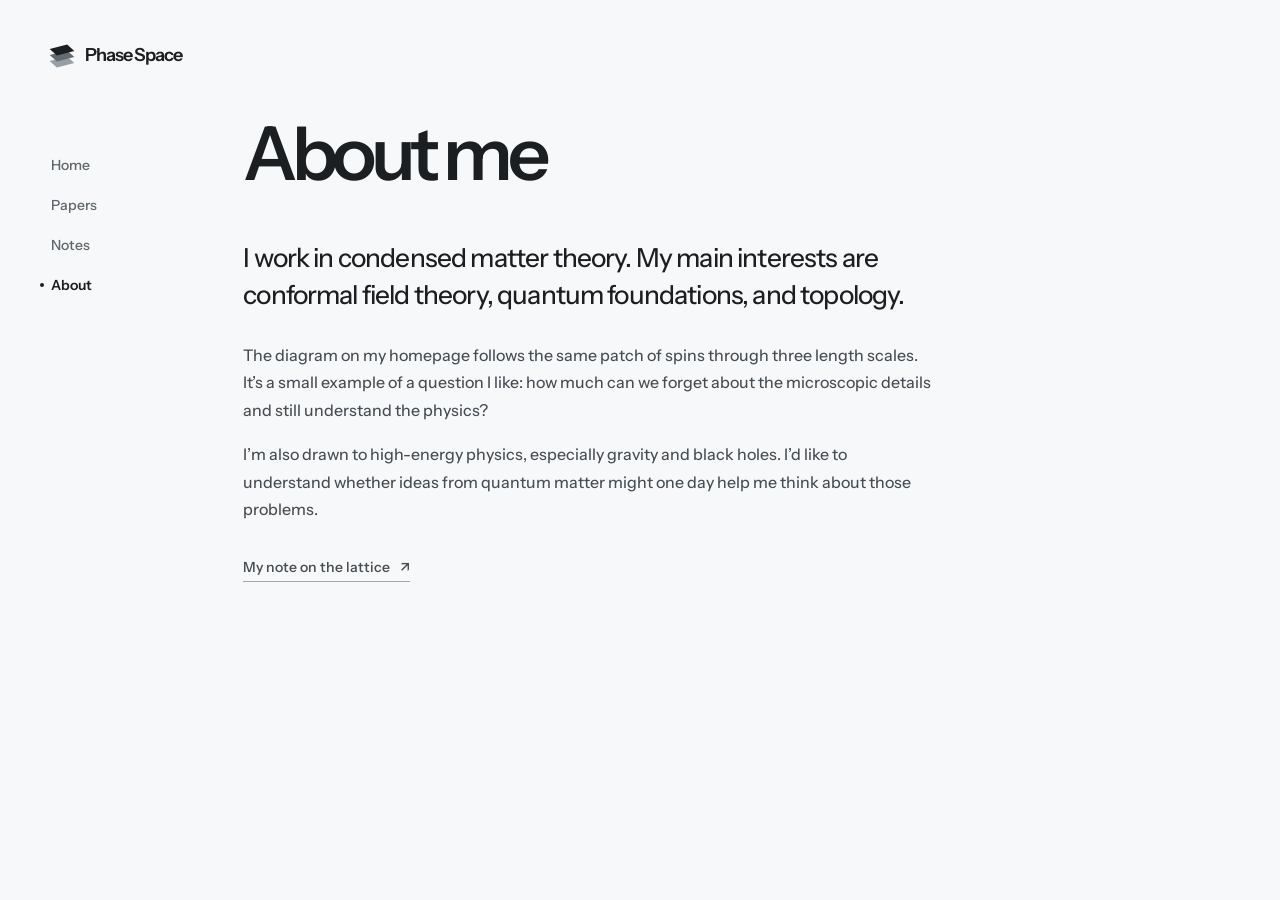
==== about/index.html @ df2d3bee "Publish the theoretical physics homepage in place of the Academic Pages template" ====
<!doctype html>
<html lang="en">
<head>
  <meta charset="utf-8">
  <meta name="viewport" content="width=device-width, initial-scale=1">
  <meta name="theme-color" content="#f7f8f9">
  <meta name="description" content="My research interests and the questions that draw me towards gravity.">
  <title>About — Phase Space</title>
  <link rel="icon" href="../assets/icon.png">
  <link rel="stylesheet" href="../style.css">
  <script defer src="../content.js"></script>
  <script defer src="../page.js"></script>
</head>
<body>
<a class="skip" href="#main">Skip to content</a>
<div class="shell">
  <header class="rail">
    <a class="identity" href="../index.html"><span class="seal" aria-hidden="true"><i></i><i></i><i></i></span><span data-author>Phase Space</span></a>
    <nav aria-label="Main navigation"><a href="../index.html">Home</a><a href="../papers/index.html">Papers</a><a href="../notes/index.html">Notes</a><a href="../about/index.html" aria-current="page">About</a></nav>
  </header>
  <main id="main" class="interior">

    <div class="reading-width">
      <h1 id="profile-name">About me</h1>
      <div class="letter">
        <p class="lead" id="profile-bio">I work in condensed matter theory. My main interests are conformal field theory, quantum foundations, and topology.</p>
        <p>The diagram on my homepage follows the same patch of spins through three length scales. It’s a small example of a question I like: how much can we forget about the microscopic details and still understand the physics?</p>
        <p>I’m also drawn to high-energy physics, especially gravity and black holes. I’d like to understand whether ideas from quantum matter might one day help me think about those problems.</p>
        <a id="contact" hidden></a>
        <p class="closing"><a class="text-link" href="../notes/index.html#scales">My note on the lattice <span aria-hidden="true">↗</span></a></p>
      </div>
    </div>
  </main>
</div>
</body>
</html>
---- style.css ----
@font-face {
  font-family: "Instrument Sans";
  src: url("assets/instrument-sans.ttf") format("truetype");
  font-style: normal;
  font-weight: 400 700;
  font-display: swap;
}
:root {
  --paper: #f7f8f9;
  --ink: #1c1f22;
  --body: #464d53;
  --muted: #60686e;
  --rule: #cdd1d4;
  --sans: "Instrument Sans", Inter, Arial, sans-serif;
  --mono: "IBM Plex Mono", ui-monospace, Menlo, monospace;
  color-scheme: light;
}
* { box-sizing: border-box }
html { scroll-behavior: smooth; scroll-padding-top: 35px }
body { margin: 0; background: var(--paper); color: var(--ink); font: 465 16px/1.55 var(--sans); -webkit-font-smoothing: antialiased }
h1, h2, h3, p, figure { margin: 0 }
a { color: inherit; text-decoration: none }
a:hover { text-decoration: underline; text-underline-offset: .25em }
button { font: inherit; color: inherit; cursor: pointer }
:focus-visible { outline: 2px solid #475864; outline-offset: 5px }
.skip { position: fixed; top: -80px; left: 16px; padding: 10px 16px; background: var(--ink); color: white; z-index: 5 }
.skip:focus { top: 12px }
.sr { position: absolute; width: 1px; height: 1px; overflow: hidden; clip-path: inset(50%); white-space: nowrap }
.shell { width: min(92%, 1570px); margin: auto; display: grid; grid-template-columns: clamp(125px, 10.6vw, 180px) minmax(0, 1fr); column-gap: clamp(28px, 4.4vw, 80px); align-items: start }
.rail { position: sticky; top: 0; padding-top: 42px }
.identity { display: inline-flex; align-items: center; gap: 10px; font-size: 18px; font-weight: 620; letter-spacing: -.055em; line-height: 1.04 }
.identity:hover { text-decoration: none }
.seal { flex: 0 0 24px; width: 24px; height: 27px; position: relative }
.seal i { position: absolute; left: 2px; width: 18px; height: 8px; background: #979fa6; transform: rotate(-14deg) skewX(34deg) }
.seal i:nth-child(1) { top: 16px }.seal i:nth-child(2) { top: 10px; background: #646c72 }.seal i:nth-child(3) { top: 4px; background: var(--ink) }
nav { margin-top: 77px; display: flex; flex-direction: column; align-items: flex-start; gap: 15px }
nav a { font-weight: 520; color: var(--muted); font-size: 14px; position: relative; line-height: 1.5; padding: 2px 0 }
nav a[aria-current] { color: var(--ink); font-weight: 600 }
nav a[aria-current]::before { content: ""; position: absolute; left: -11px; top: 50%; width: 4px; height: 4px; border-radius: 50%; background: currentColor; transform: translateY(-50%) }
.home { min-width: 0; padding-top: clamp(84px, 8.8vw, 158px); padding-bottom: 62px }
.opening { display: grid; grid-template-columns: .85fr 1.15fr; align-items: center; gap: clamp(8px, 1.4vw, 30px) }
.intro-block { align-self: start; padding-top: 10px; position: relative }
h1 { font-weight: 580; letter-spacing: -.072em; line-height: .98 }
.intro-block h1 { font-size: clamp(62px, 6.85vw, 112px); line-height: .91; letter-spacing: -.075em }
.preamble { display: block; font-size: clamp(18px, 1.55vw, 25px); line-height: 1.2; font-weight: 505; letter-spacing: -.025em; margin-bottom: 15px }
#intro { font-size: clamp(15px, 1.19vw, 19px); line-height: 1.58; color: var(--body); max-width: 28em; margin: 25px 0 20px }
.text-link { display: inline-flex; align-items: baseline; gap: 10px; font-size: 14px; font-weight: 530; border-bottom: 1px solid #a2a9ae; padding-bottom: 2px }
.text-link:hover { text-decoration: none; border-color: var(--ink) }
.text-link span, figcaption a span { display: inline-block; transition: transform .16s ease }
.text-link:hover span, figcaption a:hover span { transform: translate(2px,-2px) }
.experiment { min-width: 0 }
.plot { width: 100%; aspect-ratio: 720 / 470; position: relative }
.plot canvas,.plot img { position: absolute; inset: 0; width: 100%; height: 100% }
.plot img[hidden] { display: none }
.plot canvas { cursor: crosshair; touch-action: pan-y }
figcaption { margin: 6px 4% 0 7.5%; display: flex; align-items: baseline; justify-content: space-between; gap: 16px; border-top: 1px solid var(--rule); padding-top: 11px }
figcaption a { display: inline-block; font-size: 14px; font-weight: 530; letter-spacing: -.02em }
figcaption a span { font-size: 12px; margin-left: 4px }
figcaption p, .measurement span { color: var(--muted); font-size: 12px; line-height: 1.4 }
figcaption p { margin-top: 3px }
.measurement { display: grid; justify-items: end; gap: 2px }
.measurement span { font-size: 11px }
.measurement output { font: 12px/1.4 var(--mono); white-space: nowrap }
.home-letter { max-width: 820px; margin-top: clamp(68px, 7vw, 125px); padding-top: 22px; border-top: 1px solid var(--rule); display: grid; grid-template-columns: minmax(125px, .65fr) 2fr; gap: 24px }
.home-letter h2 { font-size: 15px; font-weight: 530; letter-spacing: -.025em; padding-top: 3px }
.home-letter p { max-width: 34em; font-size: clamp(16px,1.35vw,21px); line-height: 1.5; color: var(--body); letter-spacing: -.022em }
.interior { min-width: 0; padding-top: clamp(82px, 9.2vw, 155px); padding-bottom: 85px }
.interior h1 { font-size: clamp(57px, 5.8vw, 91px); margin-bottom: clamp(36px, 3.9vw, 62px) }
.reading-width { max-width: 690px }
.letter p,.entry p { font-size: clamp(16px, 1.24vw, 19px); color: var(--body); line-height: 1.72; margin: 17px 0 }
.letter .lead { color: var(--ink); font-size: clamp(22px, 2.05vw, 32px); line-height: 1.38; letter-spacing: -.032em; margin-bottom: 29px }
.letter .closing { margin-top: 29px }
#contact:not([hidden]) { display: block; text-decoration: underline; text-underline-offset: 3px }
.bibliography { max-width: 865px }
.filters { display: flex; gap: 24px; align-items: baseline; margin-bottom: 6px }
.filters button { background: none; border: 0; border-bottom: 1px solid transparent; padding: 4px 0 5px; line-height: 1.5; font-size: 15px; color: var(--muted) }
.filters button[aria-pressed="true"] { border-color: var(--ink); color: var(--ink); font-weight: 550 }
.paper-row { display: grid; grid-template-columns: 52px minmax(0,1fr) auto; gap: 14px; align-items: baseline; padding: 26px 0; border-bottom: 1px solid var(--rule) }
.year, small { font: 11px/1.4 var(--mono); color: var(--muted) }
.paper-row h3,.entry h2 { font-weight: 570; line-height: 1.3; letter-spacing: -.032em }
.paper-row h3 { font-size: clamp(19px, 1.6vw, 24px) }
.paper-body p { color: var(--muted); font-size: 14px; margin-top: 6px }
.paper-links { display: flex; gap: 14px; align-items: baseline }
.topic { color: var(--muted); font-size: 12px }
.pdf-link,.sources a { font-size: 13px; text-decoration: underline; text-underline-offset: 3px }
.empty { padding: 25px 0; color: var(--muted) }
.entry + .entry { margin-top: 42px; padding-top: 30px; border-top: 1px solid var(--rule) }
.entry h2 { font-size: clamp(24px, 2vw, 33px) }
.entry h3 { font-size: 20px; font-weight: 530; letter-spacing: -.03em; margin-top: 28px }
.entry p { margin: 10px 0 16px }
.entry details { padding: 13px 0; margin: 24px 0 14px; border-block: 1px solid var(--rule) }
.entry details p { font-size: 14px }
.entry summary { cursor: pointer; font-size: 15px; font-weight: 500 }
.sources { display: flex; flex-wrap: wrap; gap: 8px 20px }
.entry .return-link { margin-top: 20px }
@media(min-width:1500px){.opening{gap:45px}.home-letter{max-width:900px}}
@media(max-width:1080px) and (min-width:801px){.shell{grid-template-columns:105px minmax(0,1fr);gap:28px}.identity{font-size:15px;gap:5px}.intro-block h1{font-size:clamp(58px,7.1vw,77px)}.home{padding-top:99px}.home-letter{margin-top:65px}.topic{display:none}}
@media(max-width:800px){
 .shell{width:89%;display:block}.rail{position:static;padding:24px 0 0;display:flex;align-items:center;justify-content:space-between;gap:20px}
 nav{margin:0;flex-direction:row;gap:18px}nav a{font-size:13px}nav a[aria-current]::before{left:50%;top:100%;width:3px;height:3px}
 .home,.interior{padding-top:60px}.opening{grid-template-columns:.8fr 1.2fr;gap:8px}.intro-block h1{font-size:clamp(54px,8.2vw,68px)}
 .home-letter{margin-top:50px}.paper-links{gap:8px}
}
@media(max-width:600px){
 .shell{width:88%}.rail{padding-top:22px;gap:12px}.identity{gap:6px;font-size:16px}.seal{transform:scale(.8);transform-origin:left center;flex-basis:19px}
 nav{gap:12px}nav a{font-size:12px}.home,.interior{padding-top:54px;padding-bottom:43px}
 .opening{display:block}.intro-block{padding:0}.intro-block h1{font-size:clamp(66px,13.4vw,79px)}.preamble{font-size:19px;margin-bottom:13px}#intro{margin:20px 0 15px}
 .experiment{margin-top:32px}.home-letter{display:block;padding-top:17px;margin-top:42px}.home-letter h2{margin-bottom:8px}
 figcaption{margin-inline:0}.interior h1{margin-bottom:33px}.paper-row{grid-template-columns:36px 1fr;gap:7px 9px;padding:20px 0}.paper-links{grid-column:2}.topic{display:inline}
}
@media(max-width:350px){.shell{width:91%}nav{gap:9px}.identity{font-size:15px}}
@media(prefers-reduced-motion:reduce){html{scroll-behavior:auto}.text-link span,figcaption a span{transition:none}}

/* The three leaves open slightly when the name is approached. */
.seal i { transition: translate .28s ease }
.identity:is(:hover,:focus-visible) .seal i:first-child { translate: 1px 3px }
.identity:is(:hover,:focus-visible) .seal i:last-child { translate: -1px -3px }

.boundary-study {
  margin: clamp(44px,5vw,84px) 0 0;
  scroll-margin-top: 20px;
  display: grid;
  grid-template-columns: minmax(0,1.32fr) minmax(0,.8fr);
  gap: clamp(14px,2.3vw,38px);
  align-items: center;
  padding: clamp(18px,3vw,44px);
  background: #171a1c;
  color: #f3f4f5;
}
.disk-stage { position: relative; width: 100%; aspect-ratio: 1 }
.disk-stage img, .disk-stage canvas { position: absolute; inset: 0; width: 100%; height: 100% }
.disk-stage canvas { cursor: crosshair; touch-action: pan-y }
.disk-caption { padding: 14px 0; max-width: 31em }
.disk-context { font: 12px/1.4 var(--mono); letter-spacing: .1em; color: #c7ccd0 }
.disk-caption h2 { font-size: clamp(34px,3.4vw,56px); line-height: 1.04; font-weight: 585; letter-spacing: -.06em; margin: 15px 0 }
.disk-caption > p:not(.disk-context) { max-width: 29em; color: #cbd0d3; font-size: clamp(14px,1.12vw,17px); line-height: 1.58 }
.disk-input { margin: 26px 0 20px }
.disk-input label { display: flex; align-items: baseline; justify-content: space-between; gap: 12px; font-size: 13px; font-weight: 560 }
.disk-input output { font: 12px var(--mono); color: #e8ecee; font-variant-numeric: tabular-nums }
.disk-input input { display: block; margin: 8px 0 4px; width: 100%; height: 20px; cursor: pointer; accent-color: #d5dbde; background: transparent }
.disk-input small { color: #b5bcc1; font: 12px/1.45 var(--sans) }
.disk-details { margin-top: 18px; color: #cbd0d3; font-size: 13px }
.disk-details summary { width: fit-content; cursor: pointer }
.disk-details p { margin: 10px 0 6px; line-height: 1.55 }
.disk-details a { text-decoration: underline; text-underline-offset: 3px }
.boundary-study :focus-visible { outline-color: #dbe1e5 }
@media(max-width:800px) and (min-width:601px) {
  .boundary-study { grid-template-columns: 1.12fr 1fr; padding: 21px; gap: 16px }
}
@media(max-width:600px) {
  .boundary-study { display: flex; flex-direction: column; align-items: stretch; gap: 5px; padding: 16px 20px 23px }
  .disk-stage { max-width: 420px; align-self: center }
  .disk-caption { padding: 0 }
  .disk-caption h2 { margin: 10px 0 12px }
  .disk-input { margin-top: 20px }
}
@media(prefers-reduced-motion:reduce) {
 .seal i { transition: none }
 .identity:is(:hover,:focus-visible) .seal i { translate: none }
}

/* A quiet optical echo around the full stop. */
.full-stop { position: relative }
.full-stop::after {
  content: ""; position: absolute; left: 55%; bottom: .09em;
  width: .19em; height: .19em; border: 1px solid currentColor;
  border-radius: 50%; pointer-events: none; opacity: 0;
  transform: translate(-50%,0) scale(.65);
}
@keyframes punctuation-echo {
  15% { opacity: .5 }
  100% { opacity: 0; transform: translate(-50%,0) scale(2.2) }
}
@media(prefers-reduced-motion:no-preference) {
  .intro-block h1:hover .full-stop::after { animation: punctuation-echo 1.1s ease-out 1 }
}
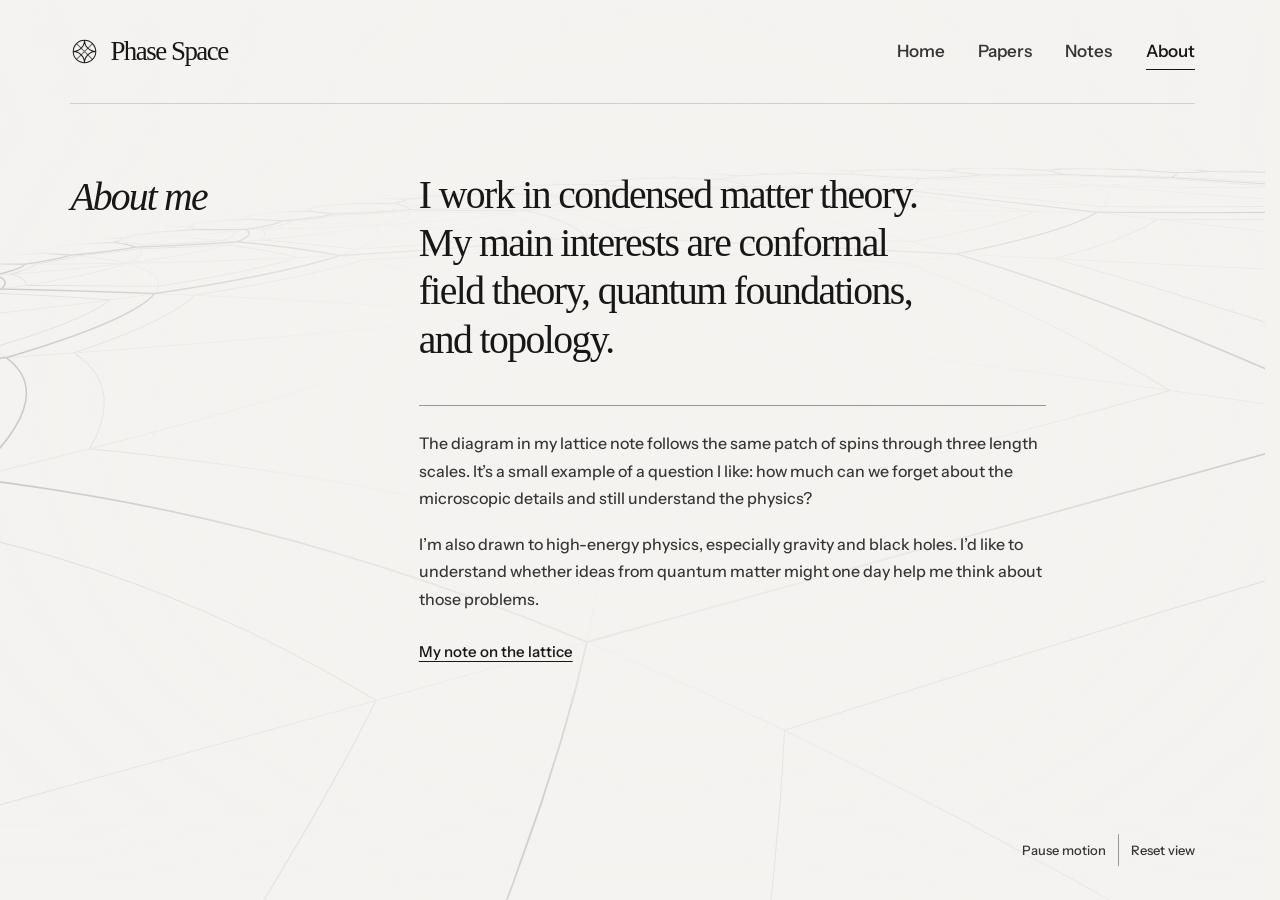
==== commit 0bf4ced3: "Sync the Poincaré disk flight and persistent page navigation" ====
--- a/about/index.html
+++ b/about/index.html
@@ -3,34 +3,65 @@
 <head>
   <meta charset="utf-8">
   <meta name="viewport" content="width=device-width, initial-scale=1">
-  <meta name="theme-color" content="#f7f8f9">
+  <meta name="theme-color" content="#f4f3f0">
   <meta name="description" content="My research interests and the questions that draw me towards gravity.">
   <title>About — Phase Space</title>
-  <link rel="icon" href="../assets/icon.png">
-  <link rel="stylesheet" href="../style.css">
+  <link rel="icon" href="../assets/observatory.svg">
+  <script src="../theme.js?v=2"></script>
+  <link rel="stylesheet" href="../style.css?v=route-3">
+  <script defer src="../flight-motion.js?v=4"></script>
+  <script defer src="../flight.js?v=3"></script>
   <script defer src="../content.js"></script>
-  <script defer src="../page.js"></script>
+  <script defer src="../page.js?v=4"></script>
+  <script defer src="../routes.js?v=1"></script>
+  <script defer src="../navigation.js?v=1"></script>
 </head>
-<body>
+<body data-scene="about">
+<!-- flight plate -->
+<div class="space flight" aria-hidden="true" data-camera='{"fovDeg":56,"pitchDeg":22,"height":0.086,"originX":0.41,"originZ":-0.26,"radius":0.33,"startDeg":26,"period":156}'>
+  <div class="flight-view"><div class="flight-camera"><div class="flight-route">
+    <svg class="flight-sheet" viewBox="-1000 -1000 2000 2000" fill="none" stroke="currentColor" focusable="false">
+<path data-ink="0" opacity="0.220" stroke-width="0.35" d="M0 0L405.6 0M0 0L286.8 286.8M0 0L0 405.6M0 0L-286.8 286.8M0 0L-405.6 0M0 0L-286.8 -286.8M0 0L-0 -405.6M0 0L286.8 -286.8M594.6 246.3A1189.2 1189.2 0 0 1 405.6 -0M594.6 246.3A1189.2 1189.2 0 0 0 286.8 286.8M594.6 246.3A492.6 492.6 0 0 0 467.1 467.1M594.6 246.3A492.6 492.6 0 0 0 639.8 452.4M594.6 246.3A1189.2 1189.2 0 0 0 739.9 370M594.6 246.3A1189.2 1189.2 0 0 1 784.8 261.6M594.6 246.3A492.6 492.6 0 0 1 772.3 132.5M594.6 246.3A492.6 492.6 0 0 1 660.6 0M246.3 594.6A492.6 492.6 0 0 1 467.1 467.1M246.3 594.6A1189.2 1189.2 0 0 1 286.8 286.8M246.3 594.6A1189.2 1189.2 0 0 0 -0 405.6M246.3 594.6A492.6 492.6 0 0 0 0 660.6M246.3 594.6A492.6 492.6 0 0 0 132.5 772.3M246.3 594.6A1189.2 1189.2 0 0 0 261.6 784.8M246.3 594.6A1189.2 1189.2 0 0 1 370 739.9M246.3 594.6A492.6 492.6 0 0 1 452.4 639.8M-246.3 594.6A492.6 492.6 0 0 1 -132.5 772.3M-246.3 594.6A492.6 492.6 0 0 1 -0 660.6M-246.3 594.6A1189.2 1189.2 0 0 1 -0 405.6M-246.3 594.6A1189.2 1189.2 0 0 0 -286.8 286.8M-246.3 594.6A492.6 492.6 0 0 0 -467.1 467.1M-246.3 594.6A492.6 492.6 0 0 0 -452.4 639.8M-246.3 594.6A1189.2 1189.2 0 0 0 -370 739.9M-246.3 594.6A1189.2 1189.2 0 0 1 -261.6 784.8M-594.6 246.3A1189.2 1189.2 0 0 1 -739.9 370M-594.6 246.3A492.6 492.6 0 0 1 -639.8 452.4M-594.6 246.3A492.6 492.6 0 0 1 -467.1 467.1M-594.6 246.3A1189.2 1189.2 0 0 1 -286.8 286.8M-594.6 246.3A1189.2 1189.2 0 0 0 -405.6 -0M-594.6 246.3A492.6 492.6 0 0 0 -660.6 0M-594.6 246.3A492.6 492.6 0 0 0 -772.3 132.5M-594.6 246.3A1189.2 1189.2 0 0 0 -784.8 261.6M-594.6 -246.3A1189.2 1189.2 0 0 0 -739.9 -370M-594.6 -246.3A1189.2 1189.2 0 0 1 -784.8 -261.6M-594.6 -246.3A492.6 492.6 0 0 1 -772.3 -132.5M-594.6 -246.3A492.6 492.6 0 0 1 -660.6 -0M-594.6 -246.3A1189.2 1189.2 0 0 1 -405.6 0M-594.6 -246.3A1189.2 1189.2 0 0 0 -286.8 -286.8M-594.6 -246.3A492.6 492.6 0 0 0 -467.1 -467.1M-594.6 -246.3A492.6 492.6 0 0 0 -639.8 -452.4M-246.3 -594.6A492.6 492.6 0 0 0 -132.5 -772.3M-246.3 -594.6A1189.2 1189.2 0 0 0 -261.6 -784.8M-246.3 -594.6A1189.2 1189.2 0 0 1 -370 -739.9M-246.3 -594.6A492.6 492.6 0 0 1 -452.4 -639.8M-246.3 -594.6A492.6 492.6 0 0 1 -467.1 -467.1M-246.3 -594.6A1189.2 1189.2 0 0 1 -286.8 -286.8M-246.3 -594.6A1189.2 1189.2 0 0 0 -0 -405.6M-246.3 -594.6A492.6 492.6 0 0 0 -0 -660.6M246.3 -594.6A492.6 492.6 0 0 0 467.1 -467.1M246.3 -594.6A492.6 492.6 0 0 0 452.4 -639.8M246.3 -594.6A1189.2 1189.2 0 0 0 370 -739.9M246.3 -594.6A1189.2 1189.2 0 0 1 261.6 -784.8M246.3 -594.6A492.6 492.6 0 0 1 132.5 -772.3M246.3 -594.6A492.6 492.6 0 0 1 0 -660.6M246.3 -594.6A1189.2 1189.2 0 0 1 -0 -405.6M246.3 -594.6A1189.2 1189.2 0 0 0 286.8 -286.8M594.6 -246.3A1189.2 1189.2 0 0 0 405.6 -0M594.6 -246.3A492.6 492.6 0 0 0 660.6 -0M594.6 -246.3A492.6 492.6 0 0 0 772.3 -132.5M594.6 -246.3A1189.2 1189.2 0 0 0 784.8 -261.6M594.6 -246.3A1189.2 1189.2 0 0 1 739.9 -370M594.6 -246.3A492.6 492.6 0 0 1 639.8 -452.4M594.6 -246.3A492.6 492.6 0 0 1 467.1 -467.1M594.6 -246.3A1189.2 1189.2 0 0 1 286.8 -286.8M594.6 594.6A174.2 174.2 0 0 0 545 695.5M594.6 594.6A246.3 246.3 0 0 0 452.4 639.8M594.6 594.6L467.1 467.1M594.6 594.6A246.3 246.3 0 0 1 639.8 452.4M594.6 594.6A174.2 174.2 0 0 1 695.5 545M594.6 594.6A246.3 246.3 0 0 1 686.8 612.5M594.6 594.6L657.2 657.2M594.6 594.6A246.3 246.3 0 0 0 612.5 686.8M758.8 478.5A128.7 128.7 0 0 0 695.5 545M758.8 478.5A492.6 492.6 0 0 0 639.8 452.4M758.8 478.5A204 204 0 0 1 739.9 370M840.9 348.3A246.3 246.3 0 0 0 739.9 370M840.9 348.3A246.3 246.3 0 0 1 784.8 261.6M874.9 198.2A204 204 0 0 0 784.8 261.6M874.9 198.2A492.6 492.6 0 0 1 772.3 132.5M874.9 198.2A128.7 128.7 0 0 1 877.2 106.4M840.9 -0A246.3 246.3 0 0 1 772.3 -132.5M840.9 -0A174.2 174.2 0 0 1 877.2 -106.4M840.9 -0A246.3 246.3 0 0 1 918.8 -52.5M840.9 -0L929.5 -0M840.9 -0A246.3 246.3 0 0 0 918.8 52.5M840.9 -0A174.2 174.2 0 0 0 877.2 106.4M840.9 -0A246.3 246.3 0 0 0 772.3 132.5M840.9 -0L660.6 0M0 840.9A246.3 246.3 0 0 0 -52.5 918.8M0 840.9A174.2 174.2 0 0 0 -106.4 877.2M0 840.9A246.3 246.3 0 0 0 -132.5 772.3M0 840.9L0 660.6M0 840.9A246.3 246.3 0 0 1 132.5 772.3M0 840.9A174.2 174.2 0 0 1 106.4 877.2M0 840.9A246.3 246.3 0 0 1 52.5 918.8M0 840.9L0 929.5M198.2 874.9A128.7 128.7 0 0 0 106.4 877.2M198.2 874.9A492.6 492.6 0 0 0 132.5 772.3M198.2 874.9A204 204 0 0 1 261.6 784.8M348.3 840.9A246.3 246.3 0 0 0 261.6 784.8M348.3 840.9A246.3 246.3 0 0 1 370 739.9M478.5 758.8A128.7 128.7 0 0 1 545 695.5M478.5 758.8A204 204 0 0 0 370 739.9M478.5 758.8A492.6 492.6 0 0 1 452.4 639.8M-594.6 594.6L-657.2 657.2M-594.6 594.6A246.3 246.3 0 0 0 -686.8 612.5M-594.6 594.6A174.2 174.2 0 0 0 -695.5 545M-594.6 594.6A246.3 246.3 0 0 0 -639.8 452.4M-594.6 594.6L-467.1 467.1M-594.6 594.6A246.3 246.3 0 0 1 -452.4 639.8M-594.6 594.6A174.2 174.2 0 0 1 -545 695.5M-594.6 594.6A246.3 246.3 0 0 1 -612.5 686.8M-478.5 758.8A128.7 128.7 0 0 0 -545 695.5M-478.5 758.8A492.6 492.6 0 0 0 -452.4 639.8M-478.5 758.8A204 204 0 0 1 -370 739.9M-348.3 840.9A246.3 246.3 0 0 0 -370 739.9M-348.3 840.9A246.3 246.3 0 0 1 -261.6 784.8M-198.2 874.9A492.6 492.6 0 0 1 -132.5 772.3M-198.2 874.9A128.7 128.7 0 0 1 -106.4 877.2M-198.2 874.9A204 204 0 0 0 -261.6 784.8M-758.8 478.5A204 204 0 0 0 -739.9 370M-758.8 478.5A492.6 492.6 0 0 1 -639.8 452.4M-758.8 478.5A128.7 128.7 0 0 1 -695.5 545M-840.9 0A246.3 246.3 0 0 1 -918.8 52.5M-840.9 0L-929.5 -0M-840.9 0A246.3 246.3 0 0 0 -918.8 -52.5M-840.9 0A174.2 174.2 0 0 0 -877.2 -106.4M-840.9 0A246.3 246.3 0 0 0 -772.3 -132.5M-840.9 0L-660.6 0M-840.9 0A246.3 246.3 0 0 1 -772.3 132.5M-840.9 0A174.2 174.2 0 0 1 -877.2 106.4M-874.9 198.2A128.7 128.7 0 0 0 -877.2 106.4M-874.9 198.2A492.6 492.6 0 0 0 -772.3 132.5M-874.9 198.2A204 204 0 0 1 -784.8 261.6M-840.9 348.3A246.3 246.3 0 0 1 -739.9 370M-840.9 348.3A246.3 246.3 0 0 0 -784.8 261.6M-840.9 -348.3A246.3 246.3 0 0 0 -739.9 -370M-840.9 -348.3A246.3 246.3 0 0 1 -784.8 -261.6M-874.9 -198.2A204 204 0 0 0 -784.8 -261.6M-874.9 -198.2A492.6 492.6 0 0 1 -772.3 -132.5M-874.9 -198.2A128.7 128.7 0 0 1 -877.2 -106.4M-594.6 -594.6A174.2 174.2 0 0 1 -695.5 -545M-594.6 -594.6A246.3 246.3 0 0 1 -686.8 -612.5M-594.6 -594.6L-657.2 -657.2M-594.6 -594.6A246.3 246.3 0 0 0 -612.5 -686.8M-594.6 -594.6A174.2 174.2 0 0 0 -545 -695.5M-594.6 -594.6A246.3 246.3 0 0 0 -452.4 -639.8M-594.6 -594.6L-467.1 -467.1M-594.6 -594.6A246.3 246.3 0 0 1 -639.8 -452.4M-758.8 -478.5A204 204 0 0 1 -739.9 -370M-758.8 -478.5A128.7 128.7 0 0 0 -695.5 -545M-758.8 -478.5A492.6 492.6 0 0 0 -639.8 -452.4M-198.2 -874.9A492.6 492.6 0 0 0 -132.5 -772.3M-198.2 -874.9A204 204 0 0 1 -261.6 -784.8M-198.2 -874.9A128.7 128.7 0 0 0 -106.4 -877.2M-348.3 -840.9A246.3 246.3 0 0 0 -261.6 -784.8M-348.3 -840.9A246.3 246.3 0 0 1 -370 -739.9M-478.5 -758.8A204 204 0 0 0 -370 -739.9M-478.5 -758.8A492.6 492.6 0 0 1 -452.4 -639.8M-478.5 -758.8A128.7 128.7 0 0 1 -545 -695.5M-0 -840.9A246.3 246.3 0 0 1 -132.5 -772.3M-0 -840.9A174.2 174.2 0 0 1 -106.4 -877.2M-0 -840.9A246.3 246.3 0 0 1 -52.5 -918.8M-0 -840.9L-0 -929.5M-0 -840.9A246.3 246.3 0 0 0 52.5 -918.8M-0 -840.9A174.2 174.2 0 0 0 106.4 -877.2M-0 -840.9A246.3 246.3 0 0 0 132.5 -772.3M-0 -840.9L-0 -660.6M594.6 -594.6L467.1 -467.1M594.6 -594.6A246.3 246.3 0 0 1 452.4 -639.8M594.6 -594.6A174.2 174.2 0 0 1 545 -695.5M594.6 -594.6A246.3 246.3 0 0 1 612.5 -686.8M594.6 -594.6L657.2 -657.2M594.6 -594.6A246.3 246.3 0 0 0 686.8 -612.5M594.6 -594.6A174.2 174.2 0 0 0 695.5 -545M594.6 -594.6A246.3 246.3 0 0 0 639.8 -452.4M478.5 -758.8A128.7 128.7 0 0 0 545 -695.5M478.5 -758.8A492.6 492.6 0 0 0 452.4 -639.8M478.5 -758.8A204 204 0 0 1 370 -739.9M348.3 -840.9A246.3 246.3 0 0 0 370 -739.9M348.3 -840.9A246.3 246.3 0 0 1 261.6 -784.8M198.2 -874.9A204 204 0 0 0 261.6 -784.8M198.2 -874.9A492.6 492.6 0 0 1 132.5 -772.3M198.2 -874.9A128.7 128.7 0 0 1 106.4 -877.2M874.9 -198.2A128.7 128.7 0 0 0 877.2 -106.4M874.9 -198.2A492.6 492.6 0 0 0 772.3 -132.5M874.9 -198.2A204 204 0 0 1 784.8 -261.6M840.9 -348.3A246.3 246.3 0 0 0 784.8 -261.6M840.9 -348.3A246.3 246.3 0 0 1 739.9 -370M758.8 -478.5A204 204 0 0 0 739.9 -370M758.8 -478.5A492.6 492.6 0 0 1 639.8 -452.4M758.8 -478.5A128.7 128.7 0 0 1 695.5 -545"/>
+<path data-ink="0" opacity="0.209" stroke-width="0.35" d="M758.8 478.5A111.6 111.6 0 0 0 757.2 548.1M758.8 478.5A111.6 111.6 0 0 1 811.1 417.5M758.8 478.5A128.7 128.7 0 0 1 821.8 466.2M840.9 348.3A102 102 0 0 0 811.1 417.5M840.9 348.3A102 102 0 0 1 868.7 278.3M874.9 198.2A111.6 111.6 0 0 1 923 147.9M874.9 198.2A128.7 128.7 0 0 0 910.7 251.5M874.9 198.2A111.6 111.6 0 0 0 868.7 278.3M198.2 874.9A111.6 111.6 0 0 0 147.9 923M198.2 874.9A111.6 111.6 0 0 1 278.3 868.7M198.2 874.9A128.7 128.7 0 0 1 251.5 910.7M348.3 840.9A102 102 0 0 0 278.3 868.7M348.3 840.9A102 102 0 0 1 417.5 811.1M478.5 758.8A111.6 111.6 0 0 1 548.1 757.2M478.5 758.8A128.7 128.7 0 0 0 466.2 821.8M478.5 758.8A111.6 111.6 0 0 0 417.5 811.1M-478.5 758.8A128.7 128.7 0 0 1 -466.2 821.8M-478.5 758.8A111.6 111.6 0 0 0 -548.1 757.2M-478.5 758.8A111.6 111.6 0 0 1 -417.5 811.1M-348.3 840.9A102 102 0 0 1 -278.3 868.7M-348.3 840.9A102 102 0 0 0 -417.5 811.1M-198.2 874.9A111.6 111.6 0 0 1 -147.9 923M-198.2 874.9A128.7 128.7 0 0 0 -251.5 910.7M-198.2 874.9A111.6 111.6 0 0 0 -278.3 868.7M-758.8 478.5A111.6 111.6 0 0 1 -757.2 548.1M-758.8 478.5A128.7 128.7 0 0 0 -821.8 466.2M-758.8 478.5A111.6 111.6 0 0 0 -811.1 417.5M-874.9 198.2A111.6 111.6 0 0 1 -868.7 278.3M-874.9 198.2A128.7 128.7 0 0 1 -910.7 251.5M-874.9 198.2A111.6 111.6 0 0 0 -923 147.9M-840.9 348.3A102 102 0 0 1 -811.1 417.5M-840.9 348.3A102 102 0 0 0 -868.7 278.3M-840.9 -348.3A102 102 0 0 1 -868.7 -278.3M-840.9 -348.3A102 102 0 0 0 -811.1 -417.5M-874.9 -198.2A111.6 111.6 0 0 0 -868.7 -278.3M-874.9 -198.2A111.6 111.6 0 0 1 -923 -147.9M-874.9 -198.2A128.7 128.7 0 0 0 -910.7 -251.5M-758.8 -478.5A111.6 111.6 0 0 1 -811.1 -417.5M-758.8 -478.5A128.7 128.7 0 0 1 -821.8 -466.2M-758.8 -478.5A111.6 111.6 0 0 0 -757.2 -548.1M-198.2 -874.9A111.6 111.6 0 0 1 -278.3 -868.7M-198.2 -874.9A128.7 128.7 0 0 1 -251.5 -910.7M-198.2 -874.9A111.6 111.6 0 0 0 -147.9 -923M-348.3 -840.9A102 102 0 0 0 -278.3 -868.7M-348.3 -840.9A102 102 0 0 1 -417.5 -811.1M-478.5 -758.8A128.7 128.7 0 0 0 -466.2 -821.8M-478.5 -758.8A111.6 111.6 0 0 0 -417.5 -811.1M-478.5 -758.8A111.6 111.6 0 0 1 -548.1 -757.2M478.5 -758.8A111.6 111.6 0 0 1 417.5 -811.1M478.5 -758.8A128.7 128.7 0 0 1 466.2 -821.8M478.5 -758.8A111.6 111.6 0 0 0 548.1 -757.2M348.3 -840.9A102 102 0 0 0 417.5 -811.1M348.3 -840.9A102 102 0 0 1 278.3 -868.7M198.2 -874.9A128.7 128.7 0 0 0 251.5 -910.7M198.2 -874.9A111.6 111.6 0 0 0 278.3 -868.7M198.2 -874.9A111.6 111.6 0 0 1 147.9 -923M874.9 -198.2A111.6 111.6 0 0 0 923 -147.9M874.9 -198.2A111.6 111.6 0 0 1 868.7 -278.3M874.9 -198.2A128.7 128.7 0 0 1 910.7 -251.5M840.9 -348.3A102 102 0 0 0 868.7 -278.3M840.9 -348.3A102 102 0 0 1 811.1 -417.5M758.8 -478.5A128.7 128.7 0 0 0 821.8 -466.2M758.8 -478.5A111.6 111.6 0 0 0 811.1 -417.5M758.8 -478.5A111.6 111.6 0 0 1 757.2 -548.1M738.9 594.6A492.6 492.6 0 0 1 695.5 545M594.6 738.9A492.6 492.6 0 0 0 545 695.5M942.9 102A492.6 492.6 0 0 0 877.2 106.4M942.9 -102A492.6 492.6 0 0 1 877.2 -106.4M-102 942.9A492.6 492.6 0 0 0 -106.4 877.2M102 942.9A492.6 492.6 0 0 1 106.4 877.2M-738.9 594.6A492.6 492.6 0 0 0 -695.5 545M-594.6 738.9A492.6 492.6 0 0 1 -545 695.5M-942.9 -102A492.6 492.6 0 0 0 -877.2 -106.4M-942.9 102A492.6 492.6 0 0 1 -877.2 106.4M-738.9 -594.6A492.6 492.6 0 0 1 -695.5 -545M-594.6 -738.9A492.6 492.6 0 0 0 -545 -695.5M-102 -942.9A492.6 492.6 0 0 1 -106.4 -877.2M102 -942.9A492.6 492.6 0 0 0 106.4 -877.2M594.6 -738.9A492.6 492.6 0 0 1 545 -695.5M738.9 -594.6A492.6 492.6 0 0 0 695.5 -545"/>
+<path data-ink="0" opacity="0.185" stroke-width="0.35" d="M758.8 478.5A204 204 0 0 0 792.3 528.2M758.8 478.5A492.6 492.6 0 0 1 812.6 501.2M840.9 348.3A246.3 246.3 0 0 1 892.2 353.7M840.9 348.3A246.3 246.3 0 0 0 881 380.8M840.9 348.3A102 102 0 0 0 857.6 404.3M840.9 348.3A102 102 0 0 1 892.3 320.6M874.9 198.2A204 204 0 0 1 933.7 186.7M874.9 198.2A492.6 492.6 0 0 0 929 220.2M198.2 874.9A492.6 492.6 0 0 1 220.2 929M198.2 874.9A204 204 0 0 0 186.7 933.7M348.3 840.9A102 102 0 0 1 404.3 857.6M348.3 840.9A246.3 246.3 0 0 1 380.8 881M348.3 840.9A246.3 246.3 0 0 0 353.7 892.2M348.3 840.9A102 102 0 0 0 320.6 892.3M478.5 758.8A204 204 0 0 1 528.2 792.3M478.5 758.8A492.6 492.6 0 0 0 501.2 812.6M-478.5 758.8A492.6 492.6 0 0 1 -501.2 812.6M-478.5 758.8A204 204 0 0 0 -528.2 792.3M-348.3 840.9A102 102 0 0 1 -320.6 892.3M-348.3 840.9A246.3 246.3 0 0 1 -353.7 892.2M-348.3 840.9A246.3 246.3 0 0 0 -380.8 881M-348.3 840.9A102 102 0 0 0 -404.3 857.6M-198.2 874.9A204 204 0 0 1 -186.7 933.7M-198.2 874.9A492.6 492.6 0 0 0 -220.2 929M-758.8 478.5A204 204 0 0 1 -792.3 528.2M-758.8 478.5A492.6 492.6 0 0 0 -812.6 501.2M-874.9 198.2A492.6 492.6 0 0 1 -929 220.2M-874.9 198.2A204 204 0 0 0 -933.7 186.7M-840.9 348.3A102 102 0 0 1 -857.6 404.3M-840.9 348.3A246.3 246.3 0 0 1 -881 380.8M-840.9 348.3A246.3 246.3 0 0 0 -892.2 353.7M-840.9 348.3A102 102 0 0 0 -892.3 320.6M-840.9 -348.3A102 102 0 0 1 -892.3 -320.6M-840.9 -348.3A246.3 246.3 0 0 1 -892.2 -353.7M-840.9 -348.3A246.3 246.3 0 0 0 -881 -380.8M-840.9 -348.3A102 102 0 0 0 -857.6 -404.3M-874.9 -198.2A204 204 0 0 1 -933.7 -186.7M-874.9 -198.2A492.6 492.6 0 0 0 -929 -220.2M-758.8 -478.5A492.6 492.6 0 0 1 -812.6 -501.2M-758.8 -478.5A204 204 0 0 0 -792.3 -528.2M-198.2 -874.9A492.6 492.6 0 0 1 -220.2 -929M-198.2 -874.9A204 204 0 0 0 -186.7 -933.7M-348.3 -840.9A102 102 0 0 1 -404.3 -857.6M-348.3 -840.9A246.3 246.3 0 0 1 -380.8 -881M-348.3 -840.9A246.3 246.3 0 0 0 -353.7 -892.2M-348.3 -840.9A102 102 0 0 0 -320.6 -892.3M-478.5 -758.8A204 204 0 0 1 -528.2 -792.3M-478.5 -758.8A492.6 492.6 0 0 0 -501.2 -812.6M478.5 -758.8A492.6 492.6 0 0 1 501.2 -812.6M478.5 -758.8A204 204 0 0 0 528.2 -792.3M348.3 -840.9A102 102 0 0 0 404.3 -857.6M348.3 -840.9A102 102 0 0 1 320.6 -892.3M348.3 -840.9A246.3 246.3 0 0 1 353.7 -892.2M348.3 -840.9A246.3 246.3 0 0 0 380.8 -881M198.2 -874.9A492.6 492.6 0 0 0 220.2 -929M198.2 -874.9A204 204 0 0 1 186.7 -933.7M874.9 -198.2A492.6 492.6 0 0 1 929 -220.2M874.9 -198.2A204 204 0 0 0 933.7 -186.7M840.9 -348.3A246.3 246.3 0 0 0 892.2 -353.7M840.9 -348.3A102 102 0 0 0 892.3 -320.6M840.9 -348.3A102 102 0 0 1 857.6 -404.3M840.9 -348.3A246.3 246.3 0 0 1 881 -380.8M758.8 -478.5A204 204 0 0 1 792.3 -528.2M758.8 -478.5A492.6 492.6 0 0 0 812.6 -501.2M738.9 594.6A84.5 84.5 0 0 0 686.8 612.5M594.6 738.9A84.5 84.5 0 0 1 612.5 686.8M942.9 102A84.5 84.5 0 0 1 918.8 52.5M942.9 -102A84.5 84.5 0 0 0 918.8 -52.5M-102 942.9A84.5 84.5 0 0 1 -52.5 918.8M102 942.9A84.5 84.5 0 0 0 52.5 918.8M-738.9 594.6A84.5 84.5 0 0 1 -686.8 612.5M-594.6 738.9A84.5 84.5 0 0 0 -612.5 686.8M-942.9 -102A84.5 84.5 0 0 1 -918.8 -52.5M-942.9 102A84.5 84.5 0 0 0 -918.8 52.5M-738.9 -594.6A84.5 84.5 0 0 0 -686.8 -612.5M-594.6 -738.9A84.5 84.5 0 0 1 -612.5 -686.8M-102 -942.9A84.5 84.5 0 0 0 -52.5 -918.8M102 -942.9A84.5 84.5 0 0 1 52.5 -918.8M594.6 -738.9A84.5 84.5 0 0 0 612.5 -686.8M738.9 -594.6A84.5 84.5 0 0 1 686.8 -612.5"/>
+<path data-ink="0" opacity="0.152" stroke-width="0.35" d="M738.9 594.6A53.3 53.3 0 0 1 772.2 579.2M738.9 594.6A68 68 0 0 1 757.2 548.1M738.9 594.6A53.3 53.3 0 0 0 723.3 630.9M594.6 738.9A68 68 0 0 0 548.1 757.2M594.6 738.9A53.3 53.3 0 0 0 579.2 772.2M594.6 738.9A53.3 53.3 0 0 1 630.9 723.3M942.9 102A68 68 0 0 0 923 147.9M942.9 102A53.3 53.3 0 0 0 955.6 136.5M942.9 102A53.3 53.3 0 0 1 957.6 65.3M942.9 -102A68 68 0 0 1 923 -147.9M942.9 -102A53.3 53.3 0 0 0 957.6 -65.3M942.9 -102A53.3 53.3 0 0 1 955.6 -136.5M-102 942.9A68 68 0 0 0 -147.9 923M-102 942.9A53.3 53.3 0 0 0 -136.5 955.6M-102 942.9A53.3 53.3 0 0 1 -65.3 957.6M102 942.9A53.3 53.3 0 0 1 136.5 955.6M102 942.9A68 68 0 0 1 147.9 923M102 942.9A53.3 53.3 0 0 0 65.3 957.6M-738.9 594.6A53.3 53.3 0 0 1 -723.3 630.9M-738.9 594.6A68 68 0 0 0 -757.2 548.1M-738.9 594.6A53.3 53.3 0 0 0 -772.2 579.2M-594.6 738.9A53.3 53.3 0 0 0 -630.9 723.3M-594.6 738.9A53.3 53.3 0 0 1 -579.2 772.2M-594.6 738.9A68 68 0 0 1 -548.1 757.2M-942.9 -102A53.3 53.3 0 0 1 -957.6 -65.3M-942.9 -102A68 68 0 0 0 -923 -147.9M-942.9 -102A53.3 53.3 0 0 0 -955.6 -136.5M-942.9 102A53.3 53.3 0 0 0 -957.6 65.3M-942.9 102A53.3 53.3 0 0 1 -955.6 136.5M-942.9 102A68 68 0 0 1 -923 147.9M-738.9 -594.6A53.3 53.3 0 0 0 -723.3 -630.9M-738.9 -594.6A53.3 53.3 0 0 1 -772.2 -579.2M-738.9 -594.6A68 68 0 0 1 -757.2 -548.1M-594.6 -738.9A53.3 53.3 0 0 1 -630.9 -723.3M-594.6 -738.9A68 68 0 0 0 -548.1 -757.2M-594.6 -738.9A53.3 53.3 0 0 0 -579.2 -772.2M-102 -942.9A53.3 53.3 0 0 0 -65.3 -957.6M-102 -942.9A53.3 53.3 0 0 1 -136.5 -955.6M-102 -942.9A68 68 0 0 1 -147.9 -923M102 -942.9A53.3 53.3 0 0 1 65.3 -957.6M102 -942.9A68 68 0 0 0 147.9 -923M102 -942.9A53.3 53.3 0 0 0 136.5 -955.6M594.6 -738.9A53.3 53.3 0 0 1 579.2 -772.2M594.6 -738.9A68 68 0 0 1 548.1 -757.2M594.6 -738.9A53.3 53.3 0 0 0 630.9 -723.3M738.9 -594.6A53.3 53.3 0 0 0 772.2 -579.2M738.9 -594.6A53.3 53.3 0 0 1 723.3 -630.9M738.9 -594.6A68 68 0 0 0 757.2 -548.1"/>
+<path data-ink="0" opacity="0.101" stroke-width="0.35" d="M738.9 594.6A492.6 492.6 0 0 0 760.3 614.8M738.9 594.6A84.5 84.5 0 0 1 769.2 600.2M738.9 594.6A68 68 0 0 0 746.4 625.6M594.6 738.9A84.5 84.5 0 0 0 600.2 769.2M594.6 738.9A492.6 492.6 0 0 1 614.8 760.3M594.6 738.9A68 68 0 0 1 625.6 746.4M942.9 102A84.5 84.5 0 0 0 968.3 119.5M942.9 102A492.6 492.6 0 0 1 972.4 102.9M942.9 102A68 68 0 0 1 970.2 85.4M942.9 -102A68 68 0 0 0 970.2 -85.4M942.9 -102A492.6 492.6 0 0 0 972.4 -102.9M942.9 -102A84.5 84.5 0 0 1 968.3 -119.5M-102 942.9A84.5 84.5 0 0 0 -119.5 968.3M-102 942.9A492.6 492.6 0 0 1 -102.9 972.4M-102 942.9A68 68 0 0 1 -85.4 970.2M102 942.9A68 68 0 0 0 85.4 970.2M102 942.9A492.6 492.6 0 0 0 102.9 972.4M102 942.9A84.5 84.5 0 0 1 119.5 968.3M-738.9 594.6A84.5 84.5 0 0 0 -769.2 600.2M-738.9 594.6A492.6 492.6 0 0 1 -760.3 614.8M-738.9 594.6A68 68 0 0 1 -746.4 625.6M-594.6 738.9A68 68 0 0 0 -625.6 746.4M-594.6 738.9A492.6 492.6 0 0 0 -614.8 760.3M-594.6 738.9A84.5 84.5 0 0 1 -600.2 769.2M-942.9 -102A68 68 0 0 1 -970.2 -85.4M-942.9 -102A84.5 84.5 0 0 0 -968.3 -119.5M-942.9 -102A492.6 492.6 0 0 1 -972.4 -102.9M-942.9 102A68 68 0 0 0 -970.2 85.4M-942.9 102A492.6 492.6 0 0 0 -972.4 102.9M-942.9 102A84.5 84.5 0 0 1 -968.3 119.5M-738.9 -594.6A68 68 0 0 0 -746.4 -625.6M-738.9 -594.6A492.6 492.6 0 0 0 -760.3 -614.8M-738.9 -594.6A84.5 84.5 0 0 1 -769.2 -600.2M-594.6 -738.9A492.6 492.6 0 0 1 -614.8 -760.3M-594.6 -738.9A68 68 0 0 1 -625.6 -746.4M-594.6 -738.9A84.5 84.5 0 0 0 -600.2 -769.2M-102 -942.9A68 68 0 0 0 -85.4 -970.2M-102 -942.9A492.6 492.6 0 0 0 -102.9 -972.4M-102 -942.9A84.5 84.5 0 0 1 -119.5 -968.3M102 -942.9A84.5 84.5 0 0 0 119.5 -968.3M102 -942.9A492.6 492.6 0 0 1 102.9 -972.4M102 -942.9A68 68 0 0 1 85.4 -970.2M594.6 -738.9A68 68 0 0 0 625.6 -746.4M594.6 -738.9A492.6 492.6 0 0 0 614.8 -760.3M594.6 -738.9A84.5 84.5 0 0 1 600.2 -769.2M738.9 -594.6A84.5 84.5 0 0 0 769.2 -600.2M738.9 -594.6A492.6 492.6 0 0 1 760.3 -614.8M738.9 -594.6A68 68 0 0 1 746.4 -625.6"/>
+<path data-ink="1" opacity="0.290" stroke-width="0.42" d="M348.8 0A1424.2 1424.2 0 0 0 246.7 246.7M246.7 246.7A1424.2 1424.2 0 0 0 0 348.8M0 348.8A1424.2 1424.2 0 0 0 -246.7 246.7M-246.7 246.7A1424.2 1424.2 0 0 0 -348.8 0M-348.8 0A1424.2 1424.2 0 0 0 -246.7 -246.7M-246.7 -246.7A1424.2 1424.2 0 0 0 -0 -348.8M-0 -348.8A1424.2 1424.2 0 0 0 246.7 -246.7M246.7 -246.7A1424.2 1424.2 0 0 0 348.8 0M433.9 46.6A4915.7 4915.7 0 0 1 642.8 33.7M642.8 33.7A589.9 589.9 0 0 0 747.5 142.4M747.5 142.4A278.3 278.3 0 0 0 763 258.3M763 258.3A228.3 228.3 0 0 0 722.1 356.9M722.1 356.9A278.3 278.3 0 0 0 629.3 427.8M629.3 427.8A589.9 589.9 0 0 0 478.4 430.7M478.4 430.7A4915.7 4915.7 0 0 1 339.8 273.9M339.8 273.9A1010.3 1010.3 0 0 1 433.9 46.6M430.7 478.4A589.9 589.9 0 0 0 427.8 629.3M427.8 629.3A278.3 278.3 0 0 0 356.9 722.1M356.9 722.1A228.3 228.3 0 0 0 258.3 763M258.3 763A278.3 278.3 0 0 0 142.4 747.5M142.4 747.5A589.9 589.9 0 0 0 33.7 642.8M33.7 642.8A4915.7 4915.7 0 0 1 46.6 433.9M46.6 433.9A1010.3 1010.3 0 0 1 273.9 339.8M273.9 339.8A4915.7 4915.7 0 0 1 430.7 478.4M-142.4 747.5A278.3 278.3 0 0 0 -258.3 763M-258.3 763A228.3 228.3 0 0 0 -356.9 722.1M-356.9 722.1A278.3 278.3 0 0 0 -427.8 629.3M-427.8 629.3A589.9 589.9 0 0 0 -430.7 478.4M-430.7 478.4A4915.7 4915.7 0 0 1 -273.9 339.8M-273.9 339.8A1010.3 1010.3 0 0 1 -46.6 433.9M-46.6 433.9A4915.7 4915.7 0 0 1 -33.7 642.8M-33.7 642.8A589.9 589.9 0 0 0 -142.4 747.5M-722.1 356.9A228.3 228.3 0 0 0 -763 258.3M-763 258.3A278.3 278.3 0 0 0 -747.5 142.4M-747.5 142.4A589.9 589.9 0 0 0 -642.8 33.7M-642.8 33.7A4915.7 4915.7 0 0 1 -433.9 46.6M-433.9 46.6A1010.3 1010.3 0 0 1 -339.8 273.9M-339.8 273.9A4915.7 4915.7 0 0 1 -478.4 430.7M-478.4 430.7A589.9 589.9 0 0 0 -629.3 427.8M-629.3 427.8A278.3 278.3 0 0 0 -722.1 356.9M-722.1 -356.9A278.3 278.3 0 0 0 -629.3 -427.8M-629.3 -427.8A589.9 589.9 0 0 0 -478.4 -430.7M-478.4 -430.7A4915.7 4915.7 0 0 1 -339.8 -273.9M-339.8 -273.9A1010.3 1010.3 0 0 1 -433.9 -46.6M-433.9 -46.6A4915.7 4915.7 0 0 1 -642.8 -33.7M-642.8 -33.7A589.9 589.9 0 0 0 -747.5 -142.4M-747.5 -142.4A278.3 278.3 0 0 0 -763 -258.3M-763 -258.3A228.3 228.3 0 0 0 -722.1 -356.9M-142.4 -747.5A589.9 589.9 0 0 0 -33.7 -642.8M-33.7 -642.8A4915.7 4915.7 0 0 1 -46.6 -433.9M-46.6 -433.9A1010.3 1010.3 0 0 1 -273.9 -339.8M-273.9 -339.8A4915.7 4915.7 0 0 1 -430.7 -478.4M-430.7 -478.4A589.9 589.9 0 0 0 -427.8 -629.3M-427.8 -629.3A278.3 278.3 0 0 0 -356.9 -722.1M-356.9 -722.1A228.3 228.3 0 0 0 -258.3 -763M-258.3 -763A278.3 278.3 0 0 0 -142.4 -747.5M430.7 -478.4A4915.7 4915.7 0 0 1 273.9 -339.8M273.9 -339.8A1010.3 1010.3 0 0 1 46.6 -433.9M46.6 -433.9A4915.7 4915.7 0 0 1 33.7 -642.8M33.7 -642.8A589.9 589.9 0 0 0 142.4 -747.5M142.4 -747.5A278.3 278.3 0 0 0 258.3 -763M258.3 -763A228.3 228.3 0 0 0 356.9 -722.1M356.9 -722.1A278.3 278.3 0 0 0 427.8 -629.3M427.8 -629.3A589.9 589.9 0 0 0 430.7 -478.4M433.9 -46.6A1010.3 1010.3 0 0 1 339.8 -273.9M339.8 -273.9A4915.7 4915.7 0 0 1 478.4 -430.7M478.4 -430.7A589.9 589.9 0 0 0 629.3 -427.8M629.3 -427.8A278.3 278.3 0 0 0 722.1 -356.9M722.1 -356.9A228.3 228.3 0 0 0 763 -258.3M763 -258.3A278.3 278.3 0 0 0 747.5 -142.4M747.5 -142.4A589.9 589.9 0 0 0 642.8 -33.7M642.8 -33.7A4915.7 4915.7 0 0 1 433.9 -46.6M547.6 680.6A710.5 710.5 0 0 0 474 626.2M474 626.2A418.5 418.5 0 0 1 492.4 492.4M492.4 492.4A418.5 418.5 0 0 1 626.2 474M626.2 474A710.5 710.5 0 0 0 680.6 547.6M680.6 547.6A147.6 147.6 0 0 0 676.8 608.7M608.7 676.8A147.6 147.6 0 0 0 547.6 680.6M702 531.8A373.5 373.5 0 0 1 664.1 455.2M664.1 455.2A218.5 218.5 0 0 1 738.9 390.4M738.9 390.4A132094 132094 0 0 0 801.2 423.4M812 406.1A593.7 593.7 0 0 1 758.6 362.5M758.6 362.5A182.4 182.4 0 0 1 792.7 280.1M792.7 280.1A593.7 593.7 0 0 1 861.4 287M866 267.2A132094 132094 0 0 0 798.5 246.4M798.5 246.4A218.5 218.5 0 0 1 791.5 147.7M791.5 147.7A373.5 373.5 0 0 1 872.4 120.3M777.9 -107.6A710.5 710.5 0 0 0 868.5 -94.1M868.5 -94.1A147.6 147.6 0 0 0 909 -48.1M909 48.1A147.6 147.6 0 0 0 868.5 94.1M868.5 94.1A710.5 710.5 0 0 0 777.9 107.6M777.9 107.6A418.5 418.5 0 0 1 696.3 0M696.3 0A418.5 418.5 0 0 1 777.9 -107.6M-48.1 909A147.6 147.6 0 0 0 -94.1 868.5M-94.1 868.5A710.5 710.5 0 0 0 -107.6 777.9M-107.6 777.9A418.5 418.5 0 0 1 0 696.3M0 696.3A418.5 418.5 0 0 1 107.6 777.9M107.6 777.9A710.5 710.5 0 0 0 94.1 868.5M94.1 868.5A147.6 147.6 0 0 0 48.1 909M120.3 872.4A373.5 373.5 0 0 1 147.7 791.5M147.7 791.5A218.5 218.5 0 0 1 246.4 798.5M246.4 798.5A132094 132094 0 0 0 267.2 866M287 861.4A593.7 593.7 0 0 1 280.1 792.7M280.1 792.7A182.4 182.4 0 0 1 362.5 758.6M362.5 758.6A593.7 593.7 0 0 1 406.1 812M423.4 801.2A132094 132094 0 0 0 390.4 738.9M390.4 738.9A218.5 218.5 0 0 1 455.2 664.1M455.2 664.1A373.5 373.5 0 0 1 531.8 702M-676.8 608.7A147.6 147.6 0 0 0 -680.6 547.6M-680.6 547.6A710.5 710.5 0 0 0 -626.2 474M-626.2 474A418.5 418.5 0 0 1 -492.4 492.4M-492.4 492.4A418.5 418.5 0 0 1 -474 626.2M-474 626.2A710.5 710.5 0 0 0 -547.6 680.6M-547.6 680.6A147.6 147.6 0 0 0 -608.7 676.8M-531.8 702A373.5 373.5 0 0 1 -455.2 664.1M-455.2 664.1A218.5 218.5 0 0 1 -390.4 738.9M-390.4 738.9A132094 132094 0 0 0 -423.4 801.2M-406.1 812A593.7 593.7 0 0 1 -362.5 758.6M-362.5 758.6A182.4 182.4 0 0 1 -280.1 792.7M-280.1 792.7A593.7 593.7 0 0 1 -287 861.4M-147.7 791.5A373.5 373.5 0 0 1 -120.3 872.4M-267.2 866A132094 132094 0 0 0 -246.4 798.5M-246.4 798.5A218.5 218.5 0 0 1 -147.7 791.5M-738.9 390.4A218.5 218.5 0 0 1 -664.1 455.2M-664.1 455.2A373.5 373.5 0 0 1 -702 531.8M-801.2 423.4A132094 132094 0 0 0 -738.9 390.4M-909 -48.1A147.6 147.6 0 0 0 -868.5 -94.1M-868.5 -94.1A710.5 710.5 0 0 0 -777.9 -107.6M-777.9 -107.6A418.5 418.5 0 0 1 -696.3 0M-696.3 0A418.5 418.5 0 0 1 -777.9 107.6M-777.9 107.6A710.5 710.5 0 0 0 -868.5 94.1M-868.5 94.1A147.6 147.6 0 0 0 -909 48.1M-872.4 120.3A373.5 373.5 0 0 1 -791.5 147.7M-791.5 147.7A218.5 218.5 0 0 1 -798.5 246.4M-798.5 246.4A132094 132094 0 0 0 -866 267.2M-758.6 362.5A593.7 593.7 0 0 1 -812 406.1M-861.4 287A593.7 593.7 0 0 1 -792.7 280.1M-792.7 280.1A182.4 182.4 0 0 1 -758.6 362.5M-758.6 -362.5A182.4 182.4 0 0 1 -792.7 -280.1M-792.7 -280.1A593.7 593.7 0 0 1 -861.4 -287M-812 -406.1A593.7 593.7 0 0 1 -758.6 -362.5M-866 -267.2A132094 132094 0 0 0 -798.5 -246.4M-798.5 -246.4A218.5 218.5 0 0 1 -791.5 -147.7M-791.5 -147.7A373.5 373.5 0 0 1 -872.4 -120.3M-680.6 -547.6A147.6 147.6 0 0 0 -676.8 -608.7M-608.7 -676.8A147.6 147.6 0 0 0 -547.6 -680.6M-547.6 -680.6A710.5 710.5 0 0 0 -474 -626.2M-474 -626.2A418.5 418.5 0 0 1 -492.4 -492.4M-492.4 -492.4A418.5 418.5 0 0 1 -626.2 -474M-626.2 -474A710.5 710.5 0 0 0 -680.6 -547.6M-738.9 -390.4A132094 132094 0 0 0 -801.2 -423.4M-702 -531.8A373.5 373.5 0 0 1 -664.1 -455.2M-664.1 -455.2A218.5 218.5 0 0 1 -738.9 -390.4M-147.7 -791.5A218.5 218.5 0 0 1 -246.4 -798.5M-246.4 -798.5A132094 132094 0 0 0 -267.2 -866M-120.3 -872.4A373.5 373.5 0 0 1 -147.7 -791.5M-287 -861.4A593.7 593.7 0 0 1 -280.1 -792.7M-280.1 -792.7A182.4 182.4 0 0 1 -362.5 -758.6M-362.5 -758.6A593.7 593.7 0 0 1 -406.1 -812M-423.4 -801.2A132094 132094 0 0 0 -390.4 -738.9M-390.4 -738.9A218.5 218.5 0 0 1 -455.2 -664.1M-455.2 -664.1A373.5 373.5 0 0 1 -531.8 -702M-107.6 -777.9A710.5 710.5 0 0 0 -94.1 -868.5M-94.1 -868.5A147.6 147.6 0 0 0 -48.1 -909M48.1 -909A147.6 147.6 0 0 0 94.1 -868.5M94.1 -868.5A710.5 710.5 0 0 0 107.6 -777.9M107.6 -777.9A418.5 418.5 0 0 1 -0 -696.3M-0 -696.3A418.5 418.5 0 0 1 -107.6 -777.9M492.4 -492.4A418.5 418.5 0 0 1 474 -626.2M474 -626.2A710.5 710.5 0 0 0 547.6 -680.6M547.6 -680.6A147.6 147.6 0 0 0 608.7 -676.8M676.8 -608.7A147.6 147.6 0 0 0 680.6 -547.6M680.6 -547.6A710.5 710.5 0 0 0 626.2 -474M626.2 -474A418.5 418.5 0 0 1 492.4 -492.4M531.8 -702A373.5 373.5 0 0 1 455.2 -664.1M455.2 -664.1A218.5 218.5 0 0 1 390.4 -738.9M390.4 -738.9A132094 132094 0 0 0 423.4 -801.2M406.1 -812A593.7 593.7 0 0 1 362.5 -758.6M362.5 -758.6A182.4 182.4 0 0 1 280.1 -792.7M280.1 -792.7A593.7 593.7 0 0 1 287 -861.4M267.2 -866A132094 132094 0 0 0 246.4 -798.5M246.4 -798.5A218.5 218.5 0 0 1 147.7 -791.5M147.7 -791.5A373.5 373.5 0 0 1 120.3 -872.4M872.4 -120.3A373.5 373.5 0 0 1 791.5 -147.7M791.5 -147.7A218.5 218.5 0 0 1 798.5 -246.4M798.5 -246.4A132094 132094 0 0 0 866 -267.2M861.4 -287A593.7 593.7 0 0 1 792.7 -280.1M792.7 -280.1A182.4 182.4 0 0 1 758.6 -362.5M758.6 -362.5A593.7 593.7 0 0 1 812 -406.1M801.2 -423.4A132094 132094 0 0 0 738.9 -390.4M738.9 -390.4A218.5 218.5 0 0 1 664.1 -455.2M664.1 -455.2A373.5 373.5 0 0 1 702 -531.8"/>
+<path data-ink="1" opacity="0.275" stroke-width="0.42" d="M676.8 608.7A94.6 94.6 0 0 0 650.5 650.5M650.5 650.5A94.6 94.6 0 0 0 608.7 676.8M755 539.6A217.8 217.8 0 0 0 702 531.8M872.4 120.3A217.8 217.8 0 0 0 915.5 152.3M909 -48.1A94.6 94.6 0 0 0 919.9 -0M919.9 -0A94.6 94.6 0 0 0 909 48.1M48.1 909A94.6 94.6 0 0 0 0 919.9M0 919.9A94.6 94.6 0 0 0 -48.1 909M152.3 915.5A217.8 217.8 0 0 0 120.3 872.4M531.8 702A217.8 217.8 0 0 0 539.6 755M-650.5 650.5A94.6 94.6 0 0 0 -676.8 608.7M-608.7 676.8A94.6 94.6 0 0 0 -650.5 650.5M-539.6 755A217.8 217.8 0 0 0 -531.8 702M-120.3 872.4A217.8 217.8 0 0 0 -152.3 915.5M-702 531.8A217.8 217.8 0 0 0 -755 539.6M-909 48.1A94.6 94.6 0 0 0 -919.9 0M-919.9 0A94.6 94.6 0 0 0 -909 -48.1M-915.5 152.3A217.8 217.8 0 0 0 -872.4 120.3M-872.4 -120.3A217.8 217.8 0 0 0 -915.5 -152.3M-676.8 -608.7A94.6 94.6 0 0 0 -650.5 -650.5M-650.5 -650.5A94.6 94.6 0 0 0 -608.7 -676.8M-755 -539.6A217.8 217.8 0 0 0 -702 -531.8M-152.3 -915.5A217.8 217.8 0 0 0 -120.3 -872.4M-531.8 -702A217.8 217.8 0 0 0 -539.6 -755M-48.1 -909A94.6 94.6 0 0 0 -0 -919.9M-0 -919.9A94.6 94.6 0 0 0 48.1 -909M608.7 -676.8A94.6 94.6 0 0 0 650.5 -650.5M650.5 -650.5A94.6 94.6 0 0 0 676.8 -608.7M539.6 -755A217.8 217.8 0 0 0 531.8 -702M120.3 -872.4A217.8 217.8 0 0 0 152.3 -915.5M915.5 -152.3A217.8 217.8 0 0 0 872.4 -120.3M702 -531.8A217.8 217.8 0 0 0 755 -539.6M695.1 606.8A112.9 112.9 0 0 1 704 555.8M704 555.8A143.6 143.6 0 0 1 751.9 554.6M555.8 704A112.9 112.9 0 0 1 606.8 695.1M554.6 751.9A143.6 143.6 0 0 1 555.8 704M923.8 139.5A143.6 143.6 0 0 1 890.8 104.8M890.8 104.8A112.9 112.9 0 0 1 920.6 62.4M920.6 -62.4A112.9 112.9 0 0 1 890.8 -104.8M890.8 -104.8A143.6 143.6 0 0 1 923.8 -139.5M-139.5 923.8A143.6 143.6 0 0 1 -104.8 890.8M-104.8 890.8A112.9 112.9 0 0 1 -62.4 920.6M62.4 920.6A112.9 112.9 0 0 1 104.8 890.8M104.8 890.8A143.6 143.6 0 0 1 139.5 923.8M-751.9 554.6A143.6 143.6 0 0 1 -704 555.8M-704 555.8A112.9 112.9 0 0 1 -695.1 606.8M-606.8 695.1A112.9 112.9 0 0 1 -555.8 704M-555.8 704A143.6 143.6 0 0 1 -554.6 751.9M-923.8 -139.5A143.6 143.6 0 0 1 -890.8 -104.8M-890.8 -104.8A112.9 112.9 0 0 1 -920.6 -62.4M-920.6 62.4A112.9 112.9 0 0 1 -890.8 104.8M-890.8 104.8A143.6 143.6 0 0 1 -923.8 139.5M-704 -555.8A143.6 143.6 0 0 1 -751.9 -554.6M-695.1 -606.8A112.9 112.9 0 0 1 -704 -555.8M-554.6 -751.9A143.6 143.6 0 0 1 -555.8 -704M-555.8 -704A112.9 112.9 0 0 1 -606.8 -695.1M-62.4 -920.6A112.9 112.9 0 0 1 -104.8 -890.8M-104.8 -890.8A143.6 143.6 0 0 1 -139.5 -923.8M139.5 -923.8A143.6 143.6 0 0 1 104.8 -890.8M104.8 -890.8A112.9 112.9 0 0 1 62.4 -920.6M606.8 -695.1A112.9 112.9 0 0 1 555.8 -704M555.8 -704A143.6 143.6 0 0 1 554.6 -751.9M751.9 -554.6A143.6 143.6 0 0 1 704 -555.8M704 -555.8A112.9 112.9 0 0 1 695.1 -606.8"/>
+<path data-ink="1" opacity="0.244" stroke-width="0.42" d="M787.9 523.3A77.1 77.1 0 0 0 755 539.6M801.2 423.4A119.2 119.2 0 0 0 814.3 465.9M854 398.3A133.6 133.6 0 0 0 812 406.1M861.4 287A133.6 133.6 0 0 0 885.5 322.2M915.5 152.3A77.1 77.1 0 0 0 927.1 187.1M905.3 246.3A119.2 119.2 0 0 0 866 267.2M187.1 927.1A77.1 77.1 0 0 0 152.3 915.5M267.2 866A119.2 119.2 0 0 0 246.3 905.3M322.2 885.5A133.6 133.6 0 0 0 287 861.4M406.1 812A133.6 133.6 0 0 0 398.3 854M539.6 755A77.1 77.1 0 0 0 523.3 787.9M465.9 814.3A119.2 119.2 0 0 0 423.4 801.2M-523.3 787.9A77.1 77.1 0 0 0 -539.6 755M-423.4 801.2A119.2 119.2 0 0 0 -465.9 814.3M-287 861.4A133.6 133.6 0 0 0 -322.2 885.5M-398.3 854A133.6 133.6 0 0 0 -406.1 812M-152.3 915.5A77.1 77.1 0 0 0 -187.1 927.1M-246.3 905.3A119.2 119.2 0 0 0 -267.2 866M-755 539.6A77.1 77.1 0 0 0 -787.9 523.3M-814.3 465.9A119.2 119.2 0 0 0 -801.2 423.4M-866 267.2A119.2 119.2 0 0 0 -905.3 246.3M-927.1 187.1A77.1 77.1 0 0 0 -915.5 152.3M-812 406.1A133.6 133.6 0 0 0 -854 398.3M-885.5 322.2A133.6 133.6 0 0 0 -861.4 287M-861.4 -287A133.6 133.6 0 0 0 -885.5 -322.2M-854 -398.3A133.6 133.6 0 0 0 -812 -406.1M-915.5 -152.3A77.1 77.1 0 0 0 -927.1 -187.1M-905.3 -246.3A119.2 119.2 0 0 0 -866 -267.2M-801.2 -423.4A119.2 119.2 0 0 0 -814.3 -465.9M-787.9 -523.3A77.1 77.1 0 0 0 -755 -539.6M-267.2 -866A119.2 119.2 0 0 0 -246.3 -905.3M-187.1 -927.1A77.1 77.1 0 0 0 -152.3 -915.5M-406.1 -812A133.6 133.6 0 0 0 -398.3 -854M-322.2 -885.5A133.6 133.6 0 0 0 -287 -861.4M-465.9 -814.3A119.2 119.2 0 0 0 -423.4 -801.2M-539.6 -755A77.1 77.1 0 0 0 -523.3 -787.9M423.4 -801.2A119.2 119.2 0 0 0 465.9 -814.3M523.3 -787.9A77.1 77.1 0 0 0 539.6 -755M398.3 -854A133.6 133.6 0 0 0 406.1 -812M287 -861.4A133.6 133.6 0 0 0 322.2 -885.5M246.3 -905.3A119.2 119.2 0 0 0 267.2 -866M152.3 -915.5A77.1 77.1 0 0 0 187.1 -927.1M866 -267.2A119.2 119.2 0 0 0 905.3 -246.3M927.1 -187.1A77.1 77.1 0 0 0 915.5 -152.3M885.5 -322.2A133.6 133.6 0 0 0 861.4 -287M812 -406.1A133.6 133.6 0 0 0 854 -398.3M814.3 -465.9A119.2 119.2 0 0 0 801.2 -423.4M755 -539.6A77.1 77.1 0 0 0 787.9 -523.3"/>
+<path data-ink="1" opacity="0.200" stroke-width="0.42" d="M814.3 465.9A63.9 63.9 0 0 0 806.9 498.4M806.9 498.4A57 57 0 0 0 787.9 523.3M886.8 352.6A48.9 48.9 0 0 0 876.4 377.7M876.4 377.7A60.1 60.1 0 0 0 854 398.3M885.5 322.2A60.1 60.1 0 0 0 886.8 352.6M927.1 187.1A57 57 0 0 0 923.1 218.1M923.1 218.1A63.9 63.9 0 0 0 905.3 246.3M218.1 923.1A57 57 0 0 0 187.1 927.1M246.3 905.3A63.9 63.9 0 0 0 218.1 923.1M398.3 854A60.1 60.1 0 0 0 377.7 876.4M377.7 876.4A48.9 48.9 0 0 0 352.6 886.8M352.6 886.8A60.1 60.1 0 0 0 322.2 885.5M523.3 787.9A57 57 0 0 0 498.4 806.9M498.4 806.9A63.9 63.9 0 0 0 465.9 814.3M-465.9 814.3A63.9 63.9 0 0 0 -498.4 806.9M-498.4 806.9A57 57 0 0 0 -523.3 787.9M-322.2 885.5A60.1 60.1 0 0 0 -352.6 886.8M-352.6 886.8A48.9 48.9 0 0 0 -377.7 876.4M-377.7 876.4A60.1 60.1 0 0 0 -398.3 854M-187.1 927.1A57 57 0 0 0 -218.1 923.1M-218.1 923.1A63.9 63.9 0 0 0 -246.3 905.3M-787.9 523.3A57 57 0 0 0 -806.9 498.4M-806.9 498.4A63.9 63.9 0 0 0 -814.3 465.9M-905.3 246.3A63.9 63.9 0 0 0 -923.1 218.1M-923.1 218.1A57 57 0 0 0 -927.1 187.1M-854 398.3A60.1 60.1 0 0 0 -876.4 377.7M-876.4 377.7A48.9 48.9 0 0 0 -886.8 352.6M-886.8 352.6A60.1 60.1 0 0 0 -885.5 322.2M-885.5 -322.2A60.1 60.1 0 0 0 -886.8 -352.6M-886.8 -352.6A48.9 48.9 0 0 0 -876.4 -377.7M-876.4 -377.7A60.1 60.1 0 0 0 -854 -398.3M-927.1 -187.1A57 57 0 0 0 -923.1 -218.1M-923.1 -218.1A63.9 63.9 0 0 0 -905.3 -246.3M-814.3 -465.9A63.9 63.9 0 0 0 -806.9 -498.4M-806.9 -498.4A57 57 0 0 0 -787.9 -523.3M-246.3 -905.3A63.9 63.9 0 0 0 -218.1 -923.1M-218.1 -923.1A57 57 0 0 0 -187.1 -927.1M-398.3 -854A60.1 60.1 0 0 0 -377.7 -876.4M-377.7 -876.4A48.9 48.9 0 0 0 -352.6 -886.8M-352.6 -886.8A60.1 60.1 0 0 0 -322.2 -885.5M-523.3 -787.9A57 57 0 0 0 -498.4 -806.9M-498.4 -806.9A63.9 63.9 0 0 0 -465.9 -814.3M465.9 -814.3A63.9 63.9 0 0 0 498.4 -806.9M498.4 -806.9A57 57 0 0 0 523.3 -787.9M322.2 -885.5A60.1 60.1 0 0 0 352.6 -886.8M352.6 -886.8A48.9 48.9 0 0 0 377.7 -876.4M377.7 -876.4A60.1 60.1 0 0 0 398.3 -854M218.1 -923.1A63.9 63.9 0 0 0 246.3 -905.3M187.1 -927.1A57 57 0 0 0 218.1 -923.1M905.3 -246.3A63.9 63.9 0 0 0 923.1 -218.1M923.1 -218.1A57 57 0 0 0 927.1 -187.1M886.8 -352.6A60.1 60.1 0 0 0 885.5 -322.2M854 -398.3A60.1 60.1 0 0 0 876.4 -377.7M876.4 -377.7A48.9 48.9 0 0 0 886.8 -352.6M787.9 -523.3A57 57 0 0 0 806.9 -498.4M806.9 -498.4A63.9 63.9 0 0 0 814.3 -465.9M723.7 625.5A453.6 453.6 0 0 0 695.1 606.8M751.9 554.6A147.3 147.3 0 0 0 767.5 579.8M606.8 695.1A453.6 453.6 0 0 0 625.5 723.7M579.8 767.5A147.3 147.3 0 0 0 554.6 751.9M920.6 62.4A453.6 453.6 0 0 0 954 69.5M952.7 132.8A147.3 147.3 0 0 0 923.8 139.5M923.8 -139.5A147.3 147.3 0 0 0 952.7 -132.8M954 -69.5A453.6 453.6 0 0 0 920.6 -62.4M-62.4 920.6A453.6 453.6 0 0 0 -69.5 954M-132.8 952.7A147.3 147.3 0 0 0 -139.5 923.8M69.5 954A453.6 453.6 0 0 0 62.4 920.6M139.5 923.8A147.3 147.3 0 0 0 132.8 952.7M-767.5 579.8A147.3 147.3 0 0 0 -751.9 554.6M-695.1 606.8A453.6 453.6 0 0 0 -723.7 625.5M-625.5 723.7A453.6 453.6 0 0 0 -606.8 695.1M-554.6 751.9A147.3 147.3 0 0 0 -579.8 767.5M-952.7 -132.8A147.3 147.3 0 0 0 -923.8 -139.5M-920.6 -62.4A453.6 453.6 0 0 0 -954 -69.5M-923.8 139.5A147.3 147.3 0 0 0 -952.7 132.8M-954 69.5A453.6 453.6 0 0 0 -920.6 62.4M-751.9 -554.6A147.3 147.3 0 0 0 -767.5 -579.8M-723.7 -625.5A453.6 453.6 0 0 0 -695.1 -606.8M-579.8 -767.5A147.3 147.3 0 0 0 -554.6 -751.9M-606.8 -695.1A453.6 453.6 0 0 0 -625.5 -723.7M-139.5 -923.8A147.3 147.3 0 0 0 -132.8 -952.7M-69.5 -954A453.6 453.6 0 0 0 -62.4 -920.6M132.8 -952.7A147.3 147.3 0 0 0 139.5 -923.8M62.4 -920.6A453.6 453.6 0 0 0 69.5 -954M625.5 -723.7A453.6 453.6 0 0 0 606.8 -695.1M554.6 -751.9A147.3 147.3 0 0 0 579.8 -767.5M767.5 -579.8A147.3 147.3 0 0 0 751.9 -554.6M695.1 -606.8A453.6 453.6 0 0 0 723.7 -625.5"/>
+<path data-ink="1" opacity="0.133" stroke-width="0.42" d="M758 612.7A29.8 29.8 0 0 0 744.8 622.4M744.8 622.4A50.6 50.6 0 0 0 723.7 625.5M767.5 579.8A41.1 41.1 0 0 0 766 599.1M766 599.1A28.2 28.2 0 0 0 758 612.7M625.5 723.7A50.6 50.6 0 0 0 622.4 744.8M622.4 744.8A29.8 29.8 0 0 0 612.7 758M612.7 758A28.2 28.2 0 0 0 599.1 766M599.1 766A41.1 41.1 0 0 0 579.8 767.5M954 69.5A50.6 50.6 0 0 0 966.7 86.6M966.7 86.6A29.8 29.8 0 0 0 969.3 102.7M969.3 102.7A28.2 28.2 0 0 0 965.3 118M965.3 118A41.1 41.1 0 0 0 952.7 132.8M952.7 -132.8A41.1 41.1 0 0 0 965.3 -118M965.3 -118A28.2 28.2 0 0 0 969.3 -102.7M969.3 -102.7A29.8 29.8 0 0 0 966.7 -86.6M966.7 -86.6A50.6 50.6 0 0 0 954 -69.5M-69.5 954A50.6 50.6 0 0 0 -86.6 966.7M-86.6 966.7A29.8 29.8 0 0 0 -102.7 969.3M-102.7 969.3A28.2 28.2 0 0 0 -118 965.3M-118 965.3A41.1 41.1 0 0 0 -132.8 952.7M86.6 966.7A50.6 50.6 0 0 0 69.5 954M132.8 952.7A41.1 41.1 0 0 0 118 965.3M118 965.3A28.2 28.2 0 0 0 102.7 969.3M102.7 969.3A29.8 29.8 0 0 0 86.6 966.7M-723.7 625.5A50.6 50.6 0 0 0 -744.8 622.4M-744.8 622.4A29.8 29.8 0 0 0 -758 612.7M-758 612.7A28.2 28.2 0 0 0 -766 599.1M-766 599.1A41.1 41.1 0 0 0 -767.5 579.8M-579.8 767.5A41.1 41.1 0 0 0 -599.1 766M-599.1 766A28.2 28.2 0 0 0 -612.7 758M-612.7 758A29.8 29.8 0 0 0 -622.4 744.8M-622.4 744.8A50.6 50.6 0 0 0 -625.5 723.7M-966.7 -86.6A29.8 29.8 0 0 0 -969.3 -102.7M-969.3 -102.7A28.2 28.2 0 0 0 -965.3 -118M-965.3 -118A41.1 41.1 0 0 0 -952.7 -132.8M-954 -69.5A50.6 50.6 0 0 0 -966.7 -86.6M-952.7 132.8A41.1 41.1 0 0 0 -965.3 118M-965.3 118A28.2 28.2 0 0 0 -969.3 102.7M-969.3 102.7A29.8 29.8 0 0 0 -966.7 86.6M-966.7 86.6A50.6 50.6 0 0 0 -954 69.5M-767.5 -579.8A41.1 41.1 0 0 0 -766 -599.1M-766 -599.1A28.2 28.2 0 0 0 -758 -612.7M-758 -612.7A29.8 29.8 0 0 0 -744.8 -622.4M-744.8 -622.4A50.6 50.6 0 0 0 -723.7 -625.5M-612.7 -758A28.2 28.2 0 0 0 -599.1 -766M-599.1 -766A41.1 41.1 0 0 0 -579.8 -767.5M-625.5 -723.7A50.6 50.6 0 0 0 -622.4 -744.8M-622.4 -744.8A29.8 29.8 0 0 0 -612.7 -758M-132.8 -952.7A41.1 41.1 0 0 0 -118 -965.3M-118 -965.3A28.2 28.2 0 0 0 -102.7 -969.3M-102.7 -969.3A29.8 29.8 0 0 0 -86.6 -966.7M-86.6 -966.7A50.6 50.6 0 0 0 -69.5 -954M118 -965.3A41.1 41.1 0 0 0 132.8 -952.7M69.5 -954A50.6 50.6 0 0 0 86.6 -966.7M86.6 -966.7A29.8 29.8 0 0 0 102.7 -969.3M102.7 -969.3A28.2 28.2 0 0 0 118 -965.3M579.8 -767.5A41.1 41.1 0 0 0 599.1 -766M599.1 -766A28.2 28.2 0 0 0 612.7 -758M612.7 -758A29.8 29.8 0 0 0 622.4 -744.8M622.4 -744.8A50.6 50.6 0 0 0 625.5 -723.7M723.7 -625.5A50.6 50.6 0 0 0 744.8 -622.4M744.8 -622.4A29.8 29.8 0 0 0 758 -612.7M758 -612.7A28.2 28.2 0 0 0 766 -599.1M766 -599.1A41.1 41.1 0 0 0 767.5 -579.8"/>
+<path data-ink="2" opacity="0.610" stroke-width="0.68" d="M405.6 0A1189.2 1189.2 0 0 0 286.8 286.8M286.8 286.8A1189.2 1189.2 0 0 0 0 405.6M0 405.6A1189.2 1189.2 0 0 0 -286.8 286.8M-286.8 286.8A1189.2 1189.2 0 0 0 -405.6 0M-405.6 0A1189.2 1189.2 0 0 0 -286.8 -286.8M-286.8 -286.8A1189.2 1189.2 0 0 0 -0 -405.6M-0 -405.6A1189.2 1189.2 0 0 0 286.8 -286.8M286.8 -286.8A1189.2 1189.2 0 0 0 405.6 0M286.8 286.8L467.1 467.1M467.1 467.1A492.6 492.6 0 0 1 639.8 452.4M639.8 452.4A246.3 246.3 0 0 1 739.9 370M739.9 370A204 204 0 0 1 784.8 261.6M784.8 261.6A246.3 246.3 0 0 1 772.3 132.5M772.3 132.5A492.6 492.6 0 0 1 660.6 0M660.6 0L405.6 -0M-0 405.6L0 660.6M0 660.6A492.6 492.6 0 0 1 132.5 772.3M132.5 772.3A246.3 246.3 0 0 1 261.6 784.8M261.6 784.8A204 204 0 0 1 370 739.9M370 739.9A246.3 246.3 0 0 1 452.4 639.8M452.4 639.8A492.6 492.6 0 0 1 467.1 467.1M-132.5 772.3A492.6 492.6 0 0 1 -0 660.6M-286.8 286.8L-467.1 467.1M-467.1 467.1A492.6 492.6 0 0 1 -452.4 639.8M-452.4 639.8A246.3 246.3 0 0 1 -370 739.9M-370 739.9A204 204 0 0 1 -261.6 784.8M-261.6 784.8A246.3 246.3 0 0 1 -132.5 772.3M-739.9 370A246.3 246.3 0 0 1 -639.8 452.4M-639.8 452.4A492.6 492.6 0 0 1 -467.1 467.1M-405.6 -0L-660.6 0M-660.6 0A492.6 492.6 0 0 1 -772.3 132.5M-772.3 132.5A246.3 246.3 0 0 1 -784.8 261.6M-784.8 261.6A204 204 0 0 1 -739.9 370M-739.9 -370A204 204 0 0 1 -784.8 -261.6M-784.8 -261.6A246.3 246.3 0 0 1 -772.3 -132.5M-772.3 -132.5A492.6 492.6 0 0 1 -660.6 -0M-286.8 -286.8L-467.1 -467.1M-467.1 -467.1A492.6 492.6 0 0 1 -639.8 -452.4M-639.8 -452.4A246.3 246.3 0 0 1 -739.9 -370M-132.5 -772.3A246.3 246.3 0 0 1 -261.6 -784.8M-261.6 -784.8A204 204 0 0 1 -370 -739.9M-370 -739.9A246.3 246.3 0 0 1 -452.4 -639.8M-452.4 -639.8A492.6 492.6 0 0 1 -467.1 -467.1M-0 -405.6L-0 -660.6M-0 -660.6A492.6 492.6 0 0 1 -132.5 -772.3M467.1 -467.1A492.6 492.6 0 0 1 452.4 -639.8M452.4 -639.8A246.3 246.3 0 0 1 370 -739.9M370 -739.9A204 204 0 0 1 261.6 -784.8M261.6 -784.8A246.3 246.3 0 0 1 132.5 -772.3M132.5 -772.3A492.6 492.6 0 0 1 0 -660.6M286.8 -286.8L467.1 -467.1M660.6 -0A492.6 492.6 0 0 1 772.3 -132.5M772.3 -132.5A246.3 246.3 0 0 1 784.8 -261.6M784.8 -261.6A204 204 0 0 1 739.9 -370M739.9 -370A246.3 246.3 0 0 1 639.8 -452.4M639.8 -452.4A492.6 492.6 0 0 1 467.1 -467.1M545 695.5A492.6 492.6 0 0 0 452.4 639.8M639.8 452.4A492.6 492.6 0 0 0 695.5 545M695.5 545A128.7 128.7 0 0 0 686.8 612.5M612.5 686.8A128.7 128.7 0 0 0 545 695.5M739.9 370A1189.2 1189.2 0 0 0 811.1 417.5M784.8 261.6A1189.2 1189.2 0 0 1 868.7 278.3M772.3 132.5A492.6 492.6 0 0 1 877.2 106.4M772.3 -132.5A492.6 492.6 0 0 0 877.2 -106.4M877.2 -106.4A128.7 128.7 0 0 0 918.8 -52.5M918.8 52.5A128.7 128.7 0 0 0 877.2 106.4M-52.5 918.8A128.7 128.7 0 0 0 -106.4 877.2M-106.4 877.2A492.6 492.6 0 0 0 -132.5 772.3M132.5 772.3A492.6 492.6 0 0 0 106.4 877.2M106.4 877.2A128.7 128.7 0 0 0 52.5 918.8M261.6 784.8A1189.2 1189.2 0 0 0 278.3 868.7M370 739.9A1189.2 1189.2 0 0 1 417.5 811.1M-686.8 612.5A128.7 128.7 0 0 0 -695.5 545M-695.5 545A492.6 492.6 0 0 0 -639.8 452.4M-452.4 639.8A492.6 492.6 0 0 0 -545 695.5M-545 695.5A128.7 128.7 0 0 0 -612.5 686.8M-370 739.9A1189.2 1189.2 0 0 0 -417.5 811.1M-261.6 784.8A1189.2 1189.2 0 0 1 -278.3 868.7M-811.1 417.5A1189.2 1189.2 0 0 0 -739.9 370M-918.8 -52.5A128.7 128.7 0 0 0 -877.2 -106.4M-877.2 -106.4A492.6 492.6 0 0 0 -772.3 -132.5M-772.3 132.5A492.6 492.6 0 0 0 -877.2 106.4M-877.2 106.4A128.7 128.7 0 0 0 -918.8 52.5M-784.8 261.6A1189.2 1189.2 0 0 0 -868.7 278.3M-784.8 -261.6A1189.2 1189.2 0 0 1 -868.7 -278.3M-811.1 -417.5A1189.2 1189.2 0 0 1 -739.9 -370M-695.5 -545A128.7 128.7 0 0 0 -686.8 -612.5M-612.5 -686.8A128.7 128.7 0 0 0 -545 -695.5M-545 -695.5A492.6 492.6 0 0 0 -452.4 -639.8M-639.8 -452.4A492.6 492.6 0 0 0 -695.5 -545M-261.6 -784.8A1189.2 1189.2 0 0 0 -278.3 -868.7M-106.4 -877.2A492.6 492.6 0 0 1 -132.5 -772.3M-370 -739.9A1189.2 1189.2 0 0 1 -417.5 -811.1M-106.4 -877.2A128.7 128.7 0 0 0 -52.5 -918.8M52.5 -918.8A128.7 128.7 0 0 0 106.4 -877.2M106.4 -877.2A492.6 492.6 0 0 0 132.5 -772.3M452.4 -639.8A492.6 492.6 0 0 0 545 -695.5M545 -695.5A128.7 128.7 0 0 0 612.5 -686.8M686.8 -612.5A128.7 128.7 0 0 0 695.5 -545M695.5 -545A492.6 492.6 0 0 0 639.8 -452.4M370 -739.9A1189.2 1189.2 0 0 0 417.5 -811.1M261.6 -784.8A1189.2 1189.2 0 0 1 278.3 -868.7M784.8 -261.6A1189.2 1189.2 0 0 0 868.7 -278.3M739.9 -370A1189.2 1189.2 0 0 1 811.1 -417.5"/>
+<path data-ink="2" opacity="0.580" stroke-width="0.68" d="M757.2 548.1A174.2 174.2 0 0 0 695.5 545M877.2 106.4A174.2 174.2 0 0 0 923 147.9M147.9 923A174.2 174.2 0 0 0 106.4 877.2M545 695.5A174.2 174.2 0 0 0 548.1 757.2M-548.1 757.2A174.2 174.2 0 0 0 -545 695.5M-106.4 877.2A174.2 174.2 0 0 0 -147.9 923M-695.5 545A174.2 174.2 0 0 0 -757.2 548.1M-923 147.9A174.2 174.2 0 0 0 -877.2 106.4M-877.2 -106.4A174.2 174.2 0 0 0 -923 -147.9M-757.2 -548.1A174.2 174.2 0 0 0 -695.5 -545M-147.9 -923A174.2 174.2 0 0 0 -106.4 -877.2M-545 -695.5A174.2 174.2 0 0 0 -548.1 -757.2M548.1 -757.2A174.2 174.2 0 0 0 545 -695.5M106.4 -877.2A174.2 174.2 0 0 0 147.9 -923M923 -147.9A174.2 174.2 0 0 0 877.2 -106.4M695.5 -545A174.2 174.2 0 0 0 757.2 -548.1"/>
+<path data-ink="2" opacity="0.512" stroke-width="0.68" d="M686.8 612.5A84.5 84.5 0 0 0 657.2 657.2M657.2 657.2A84.5 84.5 0 0 0 612.5 686.8M811.1 417.5A102 102 0 0 0 821.8 466.2M857.6 404.3A111.6 111.6 0 0 0 811.1 417.5M868.7 278.3A111.6 111.6 0 0 0 892.3 320.6M910.7 251.5A102 102 0 0 0 868.7 278.3M918.8 -52.5A84.5 84.5 0 0 0 929.5 -0M929.5 -0A84.5 84.5 0 0 0 918.8 52.5M52.5 918.8A84.5 84.5 0 0 0 0 929.5M0 929.5A84.5 84.5 0 0 0 -52.5 918.8M278.3 868.7A102 102 0 0 0 251.5 910.7M320.6 892.3A111.6 111.6 0 0 0 278.3 868.7M417.5 811.1A111.6 111.6 0 0 0 404.3 857.6M466.2 821.8A102 102 0 0 0 417.5 811.1M-657.2 657.2A84.5 84.5 0 0 0 -686.8 612.5M-612.5 686.8A84.5 84.5 0 0 0 -657.2 657.2M-417.5 811.1A102 102 0 0 0 -466.2 821.8M-278.3 868.7A111.6 111.6 0 0 0 -320.6 892.3M-404.3 857.6A111.6 111.6 0 0 0 -417.5 811.1M-251.5 910.7A102 102 0 0 0 -278.3 868.7M-821.8 466.2A102 102 0 0 0 -811.1 417.5M-918.8 52.5A84.5 84.5 0 0 0 -929.5 -0M-929.5 -0A84.5 84.5 0 0 0 -918.8 -52.5M-868.7 278.3A102 102 0 0 0 -910.7 251.5M-811.1 417.5A111.6 111.6 0 0 0 -857.6 404.3M-892.3 320.6A111.6 111.6 0 0 0 -868.7 278.3M-868.7 -278.3A111.6 111.6 0 0 0 -892.3 -320.6M-857.6 -404.3A111.6 111.6 0 0 0 -811.1 -417.5M-910.7 -251.5A102 102 0 0 0 -868.7 -278.3M-686.8 -612.5A84.5 84.5 0 0 0 -657.2 -657.2M-657.2 -657.2A84.5 84.5 0 0 0 -612.5 -686.8M-811.1 -417.5A102 102 0 0 0 -821.8 -466.2M-278.3 -868.7A102 102 0 0 0 -251.5 -910.7M-417.5 -811.1A111.6 111.6 0 0 0 -404.3 -857.6M-320.6 -892.3A111.6 111.6 0 0 0 -278.3 -868.7M-466.2 -821.8A102 102 0 0 0 -417.5 -811.1M-52.5 -918.8A84.5 84.5 0 0 0 -0 -929.5M-0 -929.5A84.5 84.5 0 0 0 52.5 -918.8M612.5 -686.8A84.5 84.5 0 0 0 657.2 -657.2M657.2 -657.2A84.5 84.5 0 0 0 686.8 -612.5M417.5 -811.1A102 102 0 0 0 466.2 -821.8M404.3 -857.6A111.6 111.6 0 0 0 417.5 -811.1M278.3 -868.7A111.6 111.6 0 0 0 320.6 -892.3M251.5 -910.7A102 102 0 0 0 278.3 -868.7M868.7 -278.3A102 102 0 0 0 910.7 -251.5M892.3 -320.6A111.6 111.6 0 0 0 868.7 -278.3M811.1 -417.5A111.6 111.6 0 0 0 857.6 -404.3M821.8 -466.2A102 102 0 0 0 811.1 -417.5"/>
+<path data-ink="2" opacity="0.421" stroke-width="0.68" d="M792.3 528.2A68 68 0 0 0 757.2 548.1M821.8 466.2A56.9 56.9 0 0 0 812.6 501.2M812.6 501.2A51 51 0 0 0 792.3 528.2M881 380.8A53.3 53.3 0 0 0 857.6 404.3M892.3 320.6A53.3 53.3 0 0 0 892.2 353.7M923 147.9A68 68 0 0 0 933.7 186.7M933.7 186.7A51 51 0 0 0 929 220.2M929 220.2A56.9 56.9 0 0 0 910.7 251.5M220.2 929A51 51 0 0 0 186.7 933.7M186.7 933.7A68 68 0 0 0 147.9 923M251.5 910.7A56.9 56.9 0 0 0 220.2 929M404.3 857.6A53.3 53.3 0 0 0 380.8 881M353.7 892.2A53.3 53.3 0 0 0 320.6 892.3M548.1 757.2A68 68 0 0 0 528.2 792.3M528.2 792.3A51 51 0 0 0 501.2 812.6M501.2 812.6A56.9 56.9 0 0 0 466.2 821.8M-466.2 821.8A56.9 56.9 0 0 0 -501.2 812.6M-501.2 812.6A51 51 0 0 0 -528.2 792.3M-528.2 792.3A68 68 0 0 0 -548.1 757.2M-320.6 892.3A53.3 53.3 0 0 0 -353.7 892.2M-380.8 881A53.3 53.3 0 0 0 -404.3 857.6M-147.9 923A68 68 0 0 0 -186.7 933.7M-186.7 933.7A51 51 0 0 0 -220.2 929M-220.2 929A56.9 56.9 0 0 0 -251.5 910.7M-757.2 548.1A68 68 0 0 0 -792.3 528.2M-792.3 528.2A51 51 0 0 0 -812.6 501.2M-812.6 501.2A56.9 56.9 0 0 0 -821.8 466.2M-910.7 251.5A56.9 56.9 0 0 0 -929 220.2M-929 220.2A51 51 0 0 0 -933.7 186.7M-933.7 186.7A68 68 0 0 0 -923 147.9M-857.6 404.3A53.3 53.3 0 0 0 -881 380.8M-892.2 353.7A53.3 53.3 0 0 0 -892.3 320.6M-892.3 -320.6A53.3 53.3 0 0 0 -892.2 -353.7M-881 -380.8A53.3 53.3 0 0 0 -857.6 -404.3M-923 -147.9A68 68 0 0 0 -933.7 -186.7M-933.7 -186.7A51 51 0 0 0 -929 -220.2M-929 -220.2A56.9 56.9 0 0 0 -910.7 -251.5M-821.8 -466.2A56.9 56.9 0 0 0 -812.6 -501.2M-812.6 -501.2A51 51 0 0 0 -792.3 -528.2M-792.3 -528.2A68 68 0 0 0 -757.2 -548.1M-251.5 -910.7A56.9 56.9 0 0 0 -220.2 -929M-220.2 -929A51 51 0 0 0 -186.7 -933.7M-186.7 -933.7A68 68 0 0 0 -147.9 -923M-404.3 -857.6A53.3 53.3 0 0 0 -380.8 -881M-353.7 -892.2A53.3 53.3 0 0 0 -320.6 -892.3M-548.1 -757.2A68 68 0 0 0 -528.2 -792.3M-528.2 -792.3A51 51 0 0 0 -501.2 -812.6M-501.2 -812.6A56.9 56.9 0 0 0 -466.2 -821.8M466.2 -821.8A56.9 56.9 0 0 0 501.2 -812.6M501.2 -812.6A51 51 0 0 0 528.2 -792.3M528.2 -792.3A68 68 0 0 0 548.1 -757.2M320.6 -892.3A53.3 53.3 0 0 0 353.7 -892.2M380.8 -881A53.3 53.3 0 0 0 404.3 -857.6M220.2 -929A56.9 56.9 0 0 0 251.5 -910.7M147.9 -923A68 68 0 0 0 186.7 -933.7M186.7 -933.7A51 51 0 0 0 220.2 -929M910.7 -251.5A56.9 56.9 0 0 0 929 -220.2M929 -220.2A51 51 0 0 0 933.7 -186.7M933.7 -186.7A68 68 0 0 0 923 -147.9M892.2 -353.7A53.3 53.3 0 0 0 892.3 -320.6M857.6 -404.3A53.3 53.3 0 0 0 881 -380.8M792.3 -528.2A51 51 0 0 0 812.6 -501.2M812.6 -501.2A56.9 56.9 0 0 0 821.8 -466.2M757.2 -548.1A68 68 0 0 0 792.3 -528.2M772.2 579.2A111.6 111.6 0 0 1 757.2 548.1M686.8 612.5A246.3 246.3 0 0 1 723.3 630.9M657.2 657.2L682.6 682.6M612.5 686.8A246.3 246.3 0 0 0 630.9 723.3M548.1 757.2A111.6 111.6 0 0 1 579.2 772.2M955.6 136.5A111.6 111.6 0 0 0 923 147.9M957.6 65.3A246.3 246.3 0 0 1 918.8 52.5M918.8 -52.5A246.3 246.3 0 0 1 957.6 -65.3M955.6 -136.5A111.6 111.6 0 0 1 923 -147.9M929.5 0L965.3 0M-147.9 923A111.6 111.6 0 0 1 -136.5 955.6M-65.3 957.6A246.3 246.3 0 0 1 -52.5 918.8M136.5 955.6A111.6 111.6 0 0 1 147.9 923M52.5 918.8A246.3 246.3 0 0 1 65.3 957.6M0 929.5L0 965.3M-686.8 612.5A246.3 246.3 0 0 0 -723.3 630.9M-682.6 682.6L-657.2 657.2M-757.2 548.1A111.6 111.6 0 0 1 -772.2 579.2M-579.2 772.2A111.6 111.6 0 0 1 -548.1 757.2M-612.5 686.8A246.3 246.3 0 0 1 -630.9 723.3M-929.5 -0L-965.3 -0M-957.6 65.3A246.3 246.3 0 0 0 -918.8 52.5M-918.8 -52.5A246.3 246.3 0 0 0 -957.6 -65.3M-923 -147.9A111.6 111.6 0 0 1 -955.6 -136.5M-955.6 136.5A111.6 111.6 0 0 1 -923 147.9M-686.8 -612.5A246.3 246.3 0 0 1 -723.3 -630.9M-772.2 -579.2A111.6 111.6 0 0 1 -757.2 -548.1M-657.2 -657.2L-682.6 -682.6M-612.5 -686.8A246.3 246.3 0 0 0 -630.9 -723.3M-548.1 -757.2A111.6 111.6 0 0 1 -579.2 -772.2M-147.9 -923A111.6 111.6 0 0 0 -136.5 -955.6M-52.5 -918.8A246.3 246.3 0 0 1 -65.3 -957.6M-0 -929.5L-0 -965.3M52.5 -918.8A246.3 246.3 0 0 0 65.3 -957.6M147.9 -923A111.6 111.6 0 0 1 136.5 -955.6M579.2 -772.2A111.6 111.6 0 0 1 548.1 -757.2M612.5 -686.8A246.3 246.3 0 0 1 630.9 -723.3M657.2 -657.2L682.6 -682.6M686.8 -612.5A246.3 246.3 0 0 0 723.3 -630.9M757.2 -548.1A111.6 111.6 0 0 1 772.2 -579.2"/>
+<path data-ink="2" opacity="0.281" stroke-width="0.68" d="M892.2 353.7A43.8 43.8 0 0 0 881 380.8M380.8 881A43.8 43.8 0 0 0 353.7 892.2M-353.7 892.2A43.8 43.8 0 0 0 -380.8 881M-881 380.8A43.8 43.8 0 0 0 -892.2 353.7M-892.2 -353.7A43.8 43.8 0 0 0 -881 -380.8M-380.8 -881A43.8 43.8 0 0 0 -353.7 -892.2M353.7 -892.2A43.8 43.8 0 0 0 380.8 -881M881 -380.8A43.8 43.8 0 0 0 892.2 -353.7M769.2 600.2A36.1 36.1 0 0 1 772.2 579.2M723.3 630.9A43.8 43.8 0 0 1 746.4 625.6M727.3 652.7A53.3 53.3 0 0 1 723.3 630.9M682.6 682.6A40.8 40.8 0 0 1 702.3 682.2M630.9 723.3A53.3 53.3 0 0 1 652.7 727.3M682.2 702.3A40.8 40.8 0 0 1 682.6 682.6M579.2 772.2A36.1 36.1 0 0 1 600.2 769.2M625.6 746.4A43.8 43.8 0 0 1 630.9 723.3M772.2 579.2A53.3 53.3 0 0 1 790.8 580.9M809.9 545.3A204 204 0 0 1 792.3 528.2M875.5 424.8A102 102 0 0 1 857.6 404.3M821.8 466.2A128.7 128.7 0 0 1 850.1 471M812.6 501.2A492.6 492.6 0 0 1 833.1 511.9M881 380.8A246.3 246.3 0 0 0 898.8 391.3M912.2 358.9A246.3 246.3 0 0 0 892.2 353.7M934.2 268A128.7 128.7 0 0 1 910.7 251.5M892.3 320.6A102 102 0 0 1 919.5 318.6M933.7 186.7A204 204 0 0 1 958.2 187.1M970 148.4A53.3 53.3 0 0 1 955.6 136.5M929 220.2A492.6 492.6 0 0 0 951.1 227.1M955.6 136.5A36.1 36.1 0 0 1 968.3 119.5M970.2 85.4A43.8 43.8 0 0 1 957.6 65.3M957.6 -65.3A43.8 43.8 0 0 1 970.2 -85.4M968.3 -119.5A36.1 36.1 0 0 1 955.6 -136.5M975.8 -52.8A53.3 53.3 0 0 1 957.6 -65.3M965.3 0A40.8 40.8 0 0 1 979 -14.2M979 14.2A40.8 40.8 0 0 1 965.3 -0M957.6 65.3A53.3 53.3 0 0 1 975.8 52.8M-136.5 955.6A36.1 36.1 0 0 1 -119.5 968.3M-85.4 970.2A43.8 43.8 0 0 1 -65.3 957.6M119.5 968.3A36.1 36.1 0 0 1 136.5 955.6M65.3 957.6A43.8 43.8 0 0 1 85.4 970.2M0 965.3A40.8 40.8 0 0 1 14.2 979M52.8 975.8A53.3 53.3 0 0 1 65.3 957.6M-65.3 957.6A53.3 53.3 0 0 1 -52.8 975.8M-14.2 979A40.8 40.8 0 0 1 0 965.3M186.7 933.7A204 204 0 0 0 187.1 958.2M227.1 951.1A492.6 492.6 0 0 0 220.2 929M136.5 955.6A53.3 53.3 0 0 1 148.4 970M318.6 919.5A102 102 0 0 1 320.6 892.3M251.5 910.7A128.7 128.7 0 0 1 268 934.2M380.8 881A246.3 246.3 0 0 1 391.3 898.8M424.8 875.5A102 102 0 0 0 404.3 857.6M353.7 892.2A246.3 246.3 0 0 0 358.9 912.2M471 850.1A128.7 128.7 0 0 1 466.2 821.8M528.2 792.3A204 204 0 0 1 545.3 809.9M580.9 790.8A53.3 53.3 0 0 1 579.2 772.2M501.2 812.6A492.6 492.6 0 0 0 511.9 833.1M-723.3 630.9A53.3 53.3 0 0 1 -727.3 652.7M-702.3 682.2A40.8 40.8 0 0 1 -682.6 682.6M-772.2 579.2A36.1 36.1 0 0 1 -769.2 600.2M-746.4 625.6A43.8 43.8 0 0 1 -723.3 630.9M-630.9 723.3A43.8 43.8 0 0 1 -625.6 746.4M-600.2 769.2A36.1 36.1 0 0 1 -579.2 772.2M-682.6 682.6A40.8 40.8 0 0 1 -682.2 702.3M-652.7 727.3A53.3 53.3 0 0 1 -630.9 723.3M-501.2 812.6A492.6 492.6 0 0 1 -511.9 833.1M-471 850.1A128.7 128.7 0 0 0 -466.2 821.8M-528.2 792.3A204 204 0 0 0 -545.3 809.9M-579.2 772.2A53.3 53.3 0 0 1 -580.9 790.8M-424.8 875.5A102 102 0 0 1 -404.3 857.6M-320.6 892.3A102 102 0 0 1 -318.6 919.5M-268 934.2A128.7 128.7 0 0 1 -251.5 910.7M-353.7 892.2A246.3 246.3 0 0 1 -358.9 912.2M-380.8 881A246.3 246.3 0 0 0 -391.3 898.8M-148.4 970A53.3 53.3 0 0 1 -136.5 955.6M-186.7 933.7A204 204 0 0 1 -187.1 958.2M-220.2 929A492.6 492.6 0 0 0 -227.1 951.1M-790.8 580.9A53.3 53.3 0 0 1 -772.2 579.2M-792.3 528.2A204 204 0 0 1 -809.9 545.3M-812.6 501.2A492.6 492.6 0 0 0 -833.1 511.9M-821.8 466.2A128.7 128.7 0 0 0 -850.1 471M-857.6 404.3A102 102 0 0 1 -875.5 424.8M-965.3 -0A40.8 40.8 0 0 1 -979 14.2M-975.8 52.8A53.3 53.3 0 0 1 -957.6 65.3M-957.6 -65.3A53.3 53.3 0 0 1 -975.8 -52.8M-979 -14.2A40.8 40.8 0 0 1 -965.3 0M-970.2 -85.4A43.8 43.8 0 0 1 -957.6 -65.3M-955.6 -136.5A36.1 36.1 0 0 1 -968.3 -119.5M-957.6 65.3A43.8 43.8 0 0 1 -970.2 85.4M-968.3 119.5A36.1 36.1 0 0 1 -955.6 136.5M-910.7 251.5A128.7 128.7 0 0 1 -934.2 268M-919.5 318.6A102 102 0 0 1 -892.3 320.6M-929 220.2A492.6 492.6 0 0 1 -951.1 227.1M-933.7 186.7A204 204 0 0 0 -958.2 187.1M-955.6 136.5A53.3 53.3 0 0 1 -970 148.4M-881 380.8A246.3 246.3 0 0 1 -898.8 391.3M-892.2 353.7A246.3 246.3 0 0 0 -912.2 358.9M-934.2 -268A128.7 128.7 0 0 1 -910.7 -251.5M-892.3 -320.6A102 102 0 0 1 -919.5 -318.6M-892.2 -353.7A246.3 246.3 0 0 1 -912.2 -358.9M-881 -380.8A246.3 246.3 0 0 0 -898.8 -391.3M-857.6 -404.3A102 102 0 0 0 -875.5 -424.8M-821.8 -466.2A128.7 128.7 0 0 1 -850.1 -471M-970 -148.4A53.3 53.3 0 0 1 -955.6 -136.5M-933.7 -186.7A204 204 0 0 1 -958.2 -187.1M-929 -220.2A492.6 492.6 0 0 0 -951.1 -227.1M-723.3 -630.9A43.8 43.8 0 0 1 -746.4 -625.6M-769.2 -600.2A36.1 36.1 0 0 1 -772.2 -579.2M-682.6 -682.6A40.8 40.8 0 0 1 -702.3 -682.2M-727.3 -652.7A53.3 53.3 0 0 1 -723.3 -630.9M-682.2 -702.3A40.8 40.8 0 0 1 -682.6 -682.6M-630.9 -723.3A53.3 53.3 0 0 1 -652.7 -727.3M-625.6 -746.4A43.8 43.8 0 0 1 -630.9 -723.3M-579.2 -772.2A36.1 36.1 0 0 1 -600.2 -769.2M-812.6 -501.2A492.6 492.6 0 0 1 -833.1 -511.9M-792.3 -528.2A204 204 0 0 0 -809.9 -545.3M-772.2 -579.2A53.3 53.3 0 0 1 -790.8 -580.9M-318.6 -919.5A102 102 0 0 1 -320.6 -892.3M-251.5 -910.7A128.7 128.7 0 0 1 -268 -934.2M-220.2 -929A492.6 492.6 0 0 1 -227.1 -951.1M-186.7 -933.7A204 204 0 0 0 -187.1 -958.2M-136.5 -955.6A53.3 53.3 0 0 1 -148.4 -970M-65.3 -957.6A43.8 43.8 0 0 1 -85.4 -970.2M-119.5 -968.3A36.1 36.1 0 0 1 -136.5 -955.6M-471 -850.1A128.7 128.7 0 0 1 -466.2 -821.8M-404.3 -857.6A102 102 0 0 1 -424.8 -875.5M-380.8 -881A246.3 246.3 0 0 1 -391.3 -898.8M-353.7 -892.2A246.3 246.3 0 0 0 -358.9 -912.2M-580.9 -790.8A53.3 53.3 0 0 1 -579.2 -772.2M-528.2 -792.3A204 204 0 0 1 -545.3 -809.9M-501.2 -812.6A492.6 492.6 0 0 0 -511.9 -833.1M-52.8 -975.8A53.3 53.3 0 0 1 -65.3 -957.6M-0 -965.3A40.8 40.8 0 0 1 -14.2 -979M14.2 -979A40.8 40.8 0 0 1 -0 -965.3M65.3 -957.6A53.3 53.3 0 0 1 52.8 -975.8M85.4 -970.2A43.8 43.8 0 0 1 65.3 -957.6M136.5 -955.6A36.1 36.1 0 0 1 119.5 -968.3M630.9 -723.3A43.8 43.8 0 0 1 625.6 -746.4M600.2 -769.2A36.1 36.1 0 0 1 579.2 -772.2M652.7 -727.3A53.3 53.3 0 0 1 630.9 -723.3M682.6 -682.6A40.8 40.8 0 0 1 682.2 -702.3M702.3 -682.2A40.8 40.8 0 0 1 682.6 -682.6M723.3 -630.9A53.3 53.3 0 0 1 727.3 -652.7M772.2 -579.2A36.1 36.1 0 0 1 769.2 -600.2M746.4 -625.6A43.8 43.8 0 0 1 723.3 -630.9M424.8 -875.5A102 102 0 0 1 404.3 -857.6M466.2 -821.8A128.7 128.7 0 0 1 471 -850.1M501.2 -812.6A492.6 492.6 0 0 1 511.9 -833.1M528.2 -792.3A204 204 0 0 0 545.3 -809.9M579.2 -772.2A53.3 53.3 0 0 1 580.9 -790.8M268 -934.2A128.7 128.7 0 0 1 251.5 -910.7M320.6 -892.3A102 102 0 0 1 318.6 -919.5M353.7 -892.2A246.3 246.3 0 0 1 358.9 -912.2M380.8 -881A246.3 246.3 0 0 0 391.3 -898.8M227.1 -951.1A492.6 492.6 0 0 1 220.2 -929M148.4 -970A53.3 53.3 0 0 1 136.5 -955.6M186.7 -933.7A204 204 0 0 1 187.1 -958.2M919.5 -318.6A102 102 0 0 1 892.3 -320.6M910.7 -251.5A128.7 128.7 0 0 1 934.2 -268M929 -220.2A492.6 492.6 0 0 1 951.1 -227.1M933.7 -186.7A204 204 0 0 0 958.2 -187.1M955.6 -136.5A53.3 53.3 0 0 1 970 -148.4M912.2 -358.9A246.3 246.3 0 0 1 892.2 -353.7M850.1 -471A128.7 128.7 0 0 1 821.8 -466.2M857.6 -404.3A102 102 0 0 1 875.5 -424.8M881 -380.8A246.3 246.3 0 0 1 898.8 -391.3M812.6 -501.2A492.6 492.6 0 0 0 833.1 -511.9M809.9 -545.3A204 204 0 0 0 792.3 -528.2M790.8 -580.9A53.3 53.3 0 0 1 772.2 -579.2"/>
+<path data-ink="2" opacity="0.140" stroke-width="0.68" d="M760.3 614.8A25.3 25.3 0 0 1 769.2 600.2M746.4 625.6A26.6 26.6 0 0 1 760.3 614.8M702.3 682.2A21.1 21.1 0 0 1 714.4 675.8M714.4 675.8A18.1 18.1 0 0 1 722.5 666.4M722.5 666.4A23.1 23.1 0 0 1 727.3 652.7M652.7 727.3A23.1 23.1 0 0 1 666.4 722.5M666.4 722.5A18.1 18.1 0 0 1 675.8 714.4M675.8 714.4A21.1 21.1 0 0 1 682.2 702.3M600.2 769.2A25.3 25.3 0 0 1 614.8 760.3M614.8 760.3A26.6 26.6 0 0 1 625.6 746.4M790.8 580.9A19.1 19.1 0 0 1 801.3 575.7M801.3 575.7A13.9 13.9 0 0 1 807.5 568.5M807.5 568.5A15.1 15.1 0 0 1 811 559.1M811 559.1A26.1 26.1 0 0 1 809.9 545.3M865 463.3A19.1 19.1 0 0 1 873.1 453.2M873.1 453.2A18.8 18.8 0 0 1 877 441.1M877 441.1A28.2 28.2 0 0 1 875.5 424.8M850.1 471A29.9 29.9 0 0 1 865 463.3M833.1 511.9A25.3 25.3 0 0 1 845.4 508.3M845.4 508.3A13.7 13.7 0 0 1 852 502.2M852 502.2A12.1 12.1 0 0 1 855.8 494.8M855.8 494.8A15.8 15.8 0 0 1 856.7 485M856.7 485A38.9 38.9 0 0 1 850.1 471M809.9 545.3A29.9 29.9 0 0 1 823 543.8M823 543.8A13.7 13.7 0 0 1 830.2 538.7M830.2 538.7A11 11 0 0 1 834.4 532.4M834.4 532.4A13.2 13.2 0 0 1 836.3 524.1M836.3 524.1A26.6 26.6 0 0 1 833.1 511.9M898.8 391.3A24.2 24.2 0 0 1 909.3 387.7M909.3 387.7A11.6 11.6 0 0 1 914.4 382.3M914.4 382.3A9.5 9.5 0 0 1 916.9 376.3M916.9 376.3A11.6 11.6 0 0 1 917.1 368.8M917.1 368.8A24.2 24.2 0 0 1 912.2 358.9M875.5 424.8A38.9 38.9 0 0 1 889.9 422.9M889.9 422.9A14.9 14.9 0 0 1 897.1 417.1M897.1 417.1A11.1 11.1 0 0 1 900.9 410.4M900.9 410.4A12.4 12.4 0 0 1 902.1 402.3M902.1 402.3A22.1 22.1 0 0 1 898.8 391.3M919.5 318.6A28.2 28.2 0 0 1 932 308.2M932 308.2A18.8 18.8 0 0 1 937.8 296.9M937.8 296.9A19.1 19.1 0 0 1 939.3 284.1M939.3 284.1A29.9 29.9 0 0 1 934.2 268M912.2 358.9A22.1 22.1 0 0 1 922.3 353.5M922.3 353.5A12.4 12.4 0 0 1 927.2 346.8M927.2 346.8A11.1 11.1 0 0 1 929.3 339.5M929.3 339.5A14.9 14.9 0 0 1 928.3 330.3M928.3 330.3A38.9 38.9 0 0 1 919.5 318.6M958.2 187.1A26.1 26.1 0 0 1 968.8 178.2M968.8 178.2A15.1 15.1 0 0 1 973 169M973 169A13.9 13.9 0 0 1 973.6 159.5M973.6 159.5A19.1 19.1 0 0 1 970 148.4M951.1 227.1A26.6 26.6 0 0 1 961.9 220.8M961.9 220.8A13.2 13.2 0 0 1 966.5 213.5M966.5 213.5A11 11 0 0 1 968 206.1M968 206.1A13.7 13.7 0 0 1 966.5 197.4M966.5 197.4A29.9 29.9 0 0 1 958.2 187.1M957.2 238.3A25.3 25.3 0 0 1 951.1 227.1M934.2 268A38.9 38.9 0 0 1 948.7 262.8M948.7 262.8A15.8 15.8 0 0 1 955 255.2M955 255.2A12.1 12.1 0 0 1 957.6 247.4M957.6 247.4A13.7 13.7 0 0 1 957.2 238.3M968.3 119.5A25.3 25.3 0 0 1 972.4 102.9M972.4 102.9A26.6 26.6 0 0 1 970.2 85.4M970.2 -85.4A26.6 26.6 0 0 1 972.4 -102.9M972.4 -102.9A25.3 25.3 0 0 1 968.3 -119.5M979 -14.2A21.1 21.1 0 0 1 983 -27.3M983 -27.3A18.1 18.1 0 0 1 982.1 -39.7M982.1 -39.7A23.1 23.1 0 0 1 975.8 -52.8M983 27.3A21.1 21.1 0 0 1 979 14.2M975.8 52.8A23.1 23.1 0 0 1 982.1 39.7M982.1 39.7A18.1 18.1 0 0 1 983 27.3M-119.5 968.3A25.3 25.3 0 0 1 -102.9 972.4M-102.9 972.4A26.6 26.6 0 0 1 -85.4 970.2M85.4 970.2A26.6 26.6 0 0 1 102.9 972.4M102.9 972.4A25.3 25.3 0 0 1 119.5 968.3M14.2 979A21.1 21.1 0 0 1 27.3 983M27.3 983A18.1 18.1 0 0 1 39.7 982.1M39.7 982.1A23.1 23.1 0 0 1 52.8 975.8M-52.8 975.8A23.1 23.1 0 0 1 -39.7 982.1M-39.7 982.1A18.1 18.1 0 0 1 -27.3 983M-27.3 983A21.1 21.1 0 0 1 -14.2 979M187.1 958.2A29.9 29.9 0 0 1 197.4 966.5M197.4 966.5A13.7 13.7 0 0 1 206.1 968M206.1 968A11 11 0 0 1 213.5 966.5M213.5 966.5A13.2 13.2 0 0 1 220.8 961.9M220.8 961.9A26.6 26.6 0 0 1 227.1 951.1M148.4 970A19.1 19.1 0 0 1 159.5 973.6M159.5 973.6A13.9 13.9 0 0 1 169 973M169 973A15.1 15.1 0 0 1 178.2 968.8M178.2 968.8A26.1 26.1 0 0 1 187.1 958.2M268 934.2A29.9 29.9 0 0 1 284.1 939.3M284.1 939.3A19.1 19.1 0 0 1 296.9 937.8M296.9 937.8A18.8 18.8 0 0 1 308.2 932M308.2 932A28.2 28.2 0 0 1 318.6 919.5M227.1 951.1A25.3 25.3 0 0 1 238.3 957.2M238.3 957.2A13.7 13.7 0 0 1 247.4 957.6M247.4 957.6A12.1 12.1 0 0 1 255.2 955M255.2 955A15.8 15.8 0 0 1 262.8 948.7M262.8 948.7A38.9 38.9 0 0 1 268 934.2M391.3 898.8A22.1 22.1 0 0 1 402.3 902.1M402.3 902.1A12.4 12.4 0 0 1 410.4 900.9M410.4 900.9A11.1 11.1 0 0 1 417.1 897.1M417.1 897.1A14.9 14.9 0 0 1 422.9 889.9M422.9 889.9A38.9 38.9 0 0 1 424.8 875.5M358.9 912.2A24.2 24.2 0 0 1 368.8 917.1M368.8 917.1A11.6 11.6 0 0 1 376.3 916.9M376.3 916.9A9.5 9.5 0 0 1 382.3 914.4M382.3 914.4A11.6 11.6 0 0 1 387.7 909.3M387.7 909.3A24.2 24.2 0 0 1 391.3 898.8M353.5 922.3A22.1 22.1 0 0 1 358.9 912.2M318.6 919.5A38.9 38.9 0 0 1 330.3 928.3M330.3 928.3A14.9 14.9 0 0 1 339.5 929.3M339.5 929.3A11.1 11.1 0 0 1 346.8 927.2M346.8 927.2A12.4 12.4 0 0 1 353.5 922.3M424.8 875.5A28.2 28.2 0 0 1 441.1 877M441.1 877A18.8 18.8 0 0 1 453.2 873.1M453.2 873.1A19.1 19.1 0 0 1 463.3 865M463.3 865A29.9 29.9 0 0 1 471 850.1M545.3 809.9A26.1 26.1 0 0 1 559.1 811M559.1 811A15.1 15.1 0 0 1 568.5 807.5M568.5 807.5A13.9 13.9 0 0 1 575.7 801.3M575.7 801.3A19.1 19.1 0 0 1 580.9 790.8M543.8 823A29.9 29.9 0 0 1 545.3 809.9M511.9 833.1A26.6 26.6 0 0 1 524.1 836.3M524.1 836.3A13.2 13.2 0 0 1 532.4 834.4M532.4 834.4A11 11 0 0 1 538.7 830.2M538.7 830.2A13.7 13.7 0 0 1 543.8 823M502.2 852A13.7 13.7 0 0 1 508.3 845.4M508.3 845.4A25.3 25.3 0 0 1 511.9 833.1M471 850.1A38.9 38.9 0 0 1 485 856.7M485 856.7A15.8 15.8 0 0 1 494.8 855.8M494.8 855.8A12.1 12.1 0 0 1 502.2 852M-727.3 652.7A23.1 23.1 0 0 1 -722.5 666.4M-722.5 666.4A18.1 18.1 0 0 1 -714.4 675.8M-714.4 675.8A21.1 21.1 0 0 1 -702.3 682.2M-769.2 600.2A25.3 25.3 0 0 1 -760.3 614.8M-760.3 614.8A26.6 26.6 0 0 1 -746.4 625.6M-625.6 746.4A26.6 26.6 0 0 1 -614.8 760.3M-614.8 760.3A25.3 25.3 0 0 1 -600.2 769.2M-682.2 702.3A21.1 21.1 0 0 1 -675.8 714.4M-675.8 714.4A18.1 18.1 0 0 1 -666.4 722.5M-666.4 722.5A23.1 23.1 0 0 1 -652.7 727.3M-511.9 833.1A25.3 25.3 0 0 1 -508.3 845.4M-508.3 845.4A13.7 13.7 0 0 1 -502.2 852M-502.2 852A12.1 12.1 0 0 1 -494.8 855.8M-494.8 855.8A15.8 15.8 0 0 1 -485 856.7M-485 856.7A38.9 38.9 0 0 1 -471 850.1M-545.3 809.9A29.9 29.9 0 0 1 -543.8 823M-543.8 823A13.7 13.7 0 0 1 -538.7 830.2M-538.7 830.2A11 11 0 0 1 -532.4 834.4M-532.4 834.4A13.2 13.2 0 0 1 -524.1 836.3M-524.1 836.3A26.6 26.6 0 0 1 -511.9 833.1M-559.1 811A26.1 26.1 0 0 1 -545.3 809.9M-580.9 790.8A19.1 19.1 0 0 1 -575.7 801.3M-575.7 801.3A13.9 13.9 0 0 1 -568.5 807.5M-568.5 807.5A15.1 15.1 0 0 1 -559.1 811M-471 850.1A29.9 29.9 0 0 1 -463.3 865M-463.3 865A19.1 19.1 0 0 1 -453.2 873.1M-453.2 873.1A18.8 18.8 0 0 1 -441.1 877M-441.1 877A28.2 28.2 0 0 1 -424.8 875.5M-318.6 919.5A28.2 28.2 0 0 1 -308.2 932M-308.2 932A18.8 18.8 0 0 1 -296.9 937.8M-296.9 937.8A19.1 19.1 0 0 1 -284.1 939.3M-284.1 939.3A29.9 29.9 0 0 1 -268 934.2M-358.9 912.2A22.1 22.1 0 0 1 -353.5 922.3M-353.5 922.3A12.4 12.4 0 0 1 -346.8 927.2M-346.8 927.2A11.1 11.1 0 0 1 -339.5 929.3M-339.5 929.3A14.9 14.9 0 0 1 -330.3 928.3M-330.3 928.3A38.9 38.9 0 0 1 -318.6 919.5M-368.8 917.1A24.2 24.2 0 0 1 -358.9 912.2M-391.3 898.8A24.2 24.2 0 0 1 -387.7 909.3M-387.7 909.3A11.6 11.6 0 0 1 -382.3 914.4M-382.3 914.4A9.5 9.5 0 0 1 -376.3 916.9M-376.3 916.9A11.6 11.6 0 0 1 -368.8 917.1M-410.4 900.9A12.4 12.4 0 0 1 -402.3 902.1M-402.3 902.1A22.1 22.1 0 0 1 -391.3 898.8M-424.8 875.5A38.9 38.9 0 0 1 -422.9 889.9M-422.9 889.9A14.9 14.9 0 0 1 -417.1 897.1M-417.1 897.1A11.1 11.1 0 0 1 -410.4 900.9M-187.1 958.2A26.1 26.1 0 0 1 -178.2 968.8M-178.2 968.8A15.1 15.1 0 0 1 -169 973M-169 973A13.9 13.9 0 0 1 -159.5 973.6M-159.5 973.6A19.1 19.1 0 0 1 -148.4 970M-206.1 968A13.7 13.7 0 0 1 -197.4 966.5M-197.4 966.5A29.9 29.9 0 0 1 -187.1 958.2M-227.1 951.1A26.6 26.6 0 0 1 -220.8 961.9M-220.8 961.9A13.2 13.2 0 0 1 -213.5 966.5M-213.5 966.5A11 11 0 0 1 -206.1 968M-255.2 955A12.1 12.1 0 0 1 -247.4 957.6M-247.4 957.6A13.7 13.7 0 0 1 -238.3 957.2M-238.3 957.2A25.3 25.3 0 0 1 -227.1 951.1M-268 934.2A38.9 38.9 0 0 1 -262.8 948.7M-262.8 948.7A15.8 15.8 0 0 1 -255.2 955M-801.3 575.7A19.1 19.1 0 0 1 -790.8 580.9M-809.9 545.3A26.1 26.1 0 0 1 -811 559.1M-811 559.1A15.1 15.1 0 0 1 -807.5 568.5M-807.5 568.5A13.9 13.9 0 0 1 -801.3 575.7M-834.4 532.4A11 11 0 0 1 -830.2 538.7M-830.2 538.7A13.7 13.7 0 0 1 -823 543.8M-823 543.8A29.9 29.9 0 0 1 -809.9 545.3M-833.1 511.9A26.6 26.6 0 0 1 -836.3 524.1M-836.3 524.1A13.2 13.2 0 0 1 -834.4 532.4M-856.7 485A15.8 15.8 0 0 1 -855.8 494.8M-855.8 494.8A12.1 12.1 0 0 1 -852 502.2M-852 502.2A13.7 13.7 0 0 1 -845.4 508.3M-845.4 508.3A25.3 25.3 0 0 1 -833.1 511.9M-850.1 471A38.9 38.9 0 0 1 -856.7 485M-875.5 424.8A28.2 28.2 0 0 1 -877 441.1M-877 441.1A18.8 18.8 0 0 1 -873.1 453.2M-873.1 453.2A19.1 19.1 0 0 1 -865 463.3M-865 463.3A29.9 29.9 0 0 1 -850.1 471M-979 14.2A21.1 21.1 0 0 1 -983 27.3M-983 27.3A18.1 18.1 0 0 1 -982.1 39.7M-982.1 39.7A23.1 23.1 0 0 1 -975.8 52.8M-975.8 -52.8A23.1 23.1 0 0 1 -982.1 -39.7M-982.1 -39.7A18.1 18.1 0 0 1 -983 -27.3M-983 -27.3A21.1 21.1 0 0 1 -979 -14.2M-968.3 -119.5A25.3 25.3 0 0 1 -972.4 -102.9M-972.4 -102.9A26.6 26.6 0 0 1 -970.2 -85.4M-970.2 85.4A26.6 26.6 0 0 1 -972.4 102.9M-972.4 102.9A25.3 25.3 0 0 1 -968.3 119.5M-934.2 268A29.9 29.9 0 0 1 -939.3 284.1M-939.3 284.1A19.1 19.1 0 0 1 -937.8 296.9M-937.8 296.9A18.8 18.8 0 0 1 -932 308.2M-932 308.2A28.2 28.2 0 0 1 -919.5 318.6M-951.1 227.1A25.3 25.3 0 0 1 -957.2 238.3M-957.2 238.3A13.7 13.7 0 0 1 -957.6 247.4M-957.6 247.4A12.1 12.1 0 0 1 -955 255.2M-955 255.2A15.8 15.8 0 0 1 -948.7 262.8M-948.7 262.8A38.9 38.9 0 0 1 -934.2 268M-961.9 220.8A26.6 26.6 0 0 1 -951.1 227.1M-958.2 187.1A29.9 29.9 0 0 1 -966.5 197.4M-966.5 197.4A13.7 13.7 0 0 1 -968 206.1M-968 206.1A11 11 0 0 1 -966.5 213.5M-966.5 213.5A13.2 13.2 0 0 1 -961.9 220.8M-973 169A15.1 15.1 0 0 1 -968.8 178.2M-968.8 178.2A26.1 26.1 0 0 1 -958.2 187.1M-970 148.4A19.1 19.1 0 0 1 -973.6 159.5M-973.6 159.5A13.9 13.9 0 0 1 -973 169M-889.9 422.9A38.9 38.9 0 0 1 -875.5 424.8M-898.8 391.3A22.1 22.1 0 0 1 -902.1 402.3M-902.1 402.3A12.4 12.4 0 0 1 -900.9 410.4M-900.9 410.4A11.1 11.1 0 0 1 -897.1 417.1M-897.1 417.1A14.9 14.9 0 0 1 -889.9 422.9M-914.4 382.3A11.6 11.6 0 0 1 -909.3 387.7M-909.3 387.7A24.2 24.2 0 0 1 -898.8 391.3M-912.2 358.9A24.2 24.2 0 0 1 -917.1 368.8M-917.1 368.8A11.6 11.6 0 0 1 -916.9 376.3M-916.9 376.3A9.5 9.5 0 0 1 -914.4 382.3M-929.3 339.5A11.1 11.1 0 0 1 -927.2 346.8M-927.2 346.8A12.4 12.4 0 0 1 -922.3 353.5M-922.3 353.5A22.1 22.1 0 0 1 -912.2 358.9M-919.5 318.6A38.9 38.9 0 0 1 -928.3 330.3M-928.3 330.3A14.9 14.9 0 0 1 -929.3 339.5M-919.5 -318.6A28.2 28.2 0 0 1 -932 -308.2M-932 -308.2A18.8 18.8 0 0 1 -937.8 -296.9M-937.8 -296.9A19.1 19.1 0 0 1 -939.3 -284.1M-939.3 -284.1A29.9 29.9 0 0 1 -934.2 -268M-929.3 -339.5A14.9 14.9 0 0 1 -928.3 -330.3M-928.3 -330.3A38.9 38.9 0 0 1 -919.5 -318.6M-912.2 -358.9A22.1 22.1 0 0 1 -922.3 -353.5M-922.3 -353.5A12.4 12.4 0 0 1 -927.2 -346.8M-927.2 -346.8A11.1 11.1 0 0 1 -929.3 -339.5M-914.4 -382.3A9.5 9.5 0 0 1 -916.9 -376.3M-916.9 -376.3A11.6 11.6 0 0 1 -917.1 -368.8M-917.1 -368.8A24.2 24.2 0 0 1 -912.2 -358.9M-898.8 -391.3A24.2 24.2 0 0 1 -909.3 -387.7M-909.3 -387.7A11.6 11.6 0 0 1 -914.4 -382.3M-889.9 -422.9A14.9 14.9 0 0 1 -897.1 -417.1M-897.1 -417.1A11.1 11.1 0 0 1 -900.9 -410.4M-900.9 -410.4A12.4 12.4 0 0 1 -902.1 -402.3M-902.1 -402.3A22.1 22.1 0 0 1 -898.8 -391.3M-875.5 -424.8A38.9 38.9 0 0 1 -889.9 -422.9M-850.1 -471A29.9 29.9 0 0 1 -865 -463.3M-865 -463.3A19.1 19.1 0 0 1 -873.1 -453.2M-873.1 -453.2A18.8 18.8 0 0 1 -877 -441.1M-877 -441.1A28.2 28.2 0 0 1 -875.5 -424.8M-973 -169A13.9 13.9 0 0 1 -973.6 -159.5M-973.6 -159.5A19.1 19.1 0 0 1 -970 -148.4M-958.2 -187.1A26.1 26.1 0 0 1 -968.8 -178.2M-968.8 -178.2A15.1 15.1 0 0 1 -973 -169M-961.9 -220.8A13.2 13.2 0 0 1 -966.5 -213.5M-966.5 -213.5A11 11 0 0 1 -968 -206.1M-968 -206.1A13.7 13.7 0 0 1 -966.5 -197.4M-966.5 -197.4A29.9 29.9 0 0 1 -958.2 -187.1M-951.1 -227.1A26.6 26.6 0 0 1 -961.9 -220.8M-934.2 -268A38.9 38.9 0 0 1 -948.7 -262.8M-948.7 -262.8A15.8 15.8 0 0 1 -955 -255.2M-955 -255.2A12.1 12.1 0 0 1 -957.6 -247.4M-957.6 -247.4A13.7 13.7 0 0 1 -957.2 -238.3M-957.2 -238.3A25.3 25.3 0 0 1 -951.1 -227.1M-746.4 -625.6A26.6 26.6 0 0 1 -760.3 -614.8M-760.3 -614.8A25.3 25.3 0 0 1 -769.2 -600.2M-702.3 -682.2A21.1 21.1 0 0 1 -714.4 -675.8M-714.4 -675.8A18.1 18.1 0 0 1 -722.5 -666.4M-722.5 -666.4A23.1 23.1 0 0 1 -727.3 -652.7M-652.7 -727.3A23.1 23.1 0 0 1 -666.4 -722.5M-666.4 -722.5A18.1 18.1 0 0 1 -675.8 -714.4M-675.8 -714.4A21.1 21.1 0 0 1 -682.2 -702.3M-614.8 -760.3A26.6 26.6 0 0 1 -625.6 -746.4M-600.2 -769.2A25.3 25.3 0 0 1 -614.8 -760.3M-856.7 -485A38.9 38.9 0 0 1 -850.1 -471M-833.1 -511.9A25.3 25.3 0 0 1 -845.4 -508.3M-845.4 -508.3A13.7 13.7 0 0 1 -852 -502.2M-852 -502.2A12.1 12.1 0 0 1 -855.8 -494.8M-855.8 -494.8A15.8 15.8 0 0 1 -856.7 -485M-834.4 -532.4A13.2 13.2 0 0 1 -836.3 -524.1M-836.3 -524.1A26.6 26.6 0 0 1 -833.1 -511.9M-809.9 -545.3A29.9 29.9 0 0 1 -823 -543.8M-823 -543.8A13.7 13.7 0 0 1 -830.2 -538.7M-830.2 -538.7A11 11 0 0 1 -834.4 -532.4M-801.3 -575.7A13.9 13.9 0 0 1 -807.5 -568.5M-807.5 -568.5A15.1 15.1 0 0 1 -811 -559.1M-811 -559.1A26.1 26.1 0 0 1 -809.9 -545.3M-790.8 -580.9A19.1 19.1 0 0 1 -801.3 -575.7M-268 -934.2A29.9 29.9 0 0 1 -284.1 -939.3M-284.1 -939.3A19.1 19.1 0 0 1 -296.9 -937.8M-296.9 -937.8A18.8 18.8 0 0 1 -308.2 -932M-308.2 -932A28.2 28.2 0 0 1 -318.6 -919.5M-255.2 -955A15.8 15.8 0 0 1 -262.8 -948.7M-262.8 -948.7A38.9 38.9 0 0 1 -268 -934.2M-227.1 -951.1A25.3 25.3 0 0 1 -238.3 -957.2M-238.3 -957.2A13.7 13.7 0 0 1 -247.4 -957.6M-247.4 -957.6A12.1 12.1 0 0 1 -255.2 -955M-206.1 -968A11 11 0 0 1 -213.5 -966.5M-213.5 -966.5A13.2 13.2 0 0 1 -220.8 -961.9M-220.8 -961.9A26.6 26.6 0 0 1 -227.1 -951.1M-187.1 -958.2A29.9 29.9 0 0 1 -197.4 -966.5M-197.4 -966.5A13.7 13.7 0 0 1 -206.1 -968M-148.4 -970A19.1 19.1 0 0 1 -159.5 -973.6M-159.5 -973.6A13.9 13.9 0 0 1 -169 -973M-169 -973A15.1 15.1 0 0 1 -178.2 -968.8M-178.2 -968.8A26.1 26.1 0 0 1 -187.1 -958.2M-85.4 -970.2A26.6 26.6 0 0 1 -102.9 -972.4M-102.9 -972.4A25.3 25.3 0 0 1 -119.5 -968.3M-463.3 -865A29.9 29.9 0 0 1 -471 -850.1M-424.8 -875.5A28.2 28.2 0 0 1 -441.1 -877M-441.1 -877A18.8 18.8 0 0 1 -453.2 -873.1M-453.2 -873.1A19.1 19.1 0 0 1 -463.3 -865M-410.4 -900.9A11.1 11.1 0 0 1 -417.1 -897.1M-417.1 -897.1A14.9 14.9 0 0 1 -422.9 -889.9M-422.9 -889.9A38.9 38.9 0 0 1 -424.8 -875.5M-391.3 -898.8A22.1 22.1 0 0 1 -402.3 -902.1M-402.3 -902.1A12.4 12.4 0 0 1 -410.4 -900.9M-368.8 -917.1A11.6 11.6 0 0 1 -376.3 -916.9M-376.3 -916.9A9.5 9.5 0 0 1 -382.3 -914.4M-382.3 -914.4A11.6 11.6 0 0 1 -387.7 -909.3M-387.7 -909.3A24.2 24.2 0 0 1 -391.3 -898.8M-358.9 -912.2A24.2 24.2 0 0 1 -368.8 -917.1M-318.6 -919.5A38.9 38.9 0 0 1 -330.3 -928.3M-330.3 -928.3A14.9 14.9 0 0 1 -339.5 -929.3M-339.5 -929.3A11.1 11.1 0 0 1 -346.8 -927.2M-346.8 -927.2A12.4 12.4 0 0 1 -353.5 -922.3M-353.5 -922.3A22.1 22.1 0 0 1 -358.9 -912.2M-559.1 -811A15.1 15.1 0 0 1 -568.5 -807.5M-568.5 -807.5A13.9 13.9 0 0 1 -575.7 -801.3M-575.7 -801.3A19.1 19.1 0 0 1 -580.9 -790.8M-545.3 -809.9A26.1 26.1 0 0 1 -559.1 -811M-511.9 -833.1A26.6 26.6 0 0 1 -524.1 -836.3M-524.1 -836.3A13.2 13.2 0 0 1 -532.4 -834.4M-532.4 -834.4A11 11 0 0 1 -538.7 -830.2M-538.7 -830.2A13.7 13.7 0 0 1 -543.8 -823M-543.8 -823A29.9 29.9 0 0 1 -545.3 -809.9M-471 -850.1A38.9 38.9 0 0 1 -485 -856.7M-485 -856.7A15.8 15.8 0 0 1 -494.8 -855.8M-494.8 -855.8A12.1 12.1 0 0 1 -502.2 -852M-502.2 -852A13.7 13.7 0 0 1 -508.3 -845.4M-508.3 -845.4A25.3 25.3 0 0 1 -511.9 -833.1M-14.2 -979A21.1 21.1 0 0 1 -27.3 -983M-27.3 -983A18.1 18.1 0 0 1 -39.7 -982.1M-39.7 -982.1A23.1 23.1 0 0 1 -52.8 -975.8M27.3 -983A21.1 21.1 0 0 1 14.2 -979M52.8 -975.8A23.1 23.1 0 0 1 39.7 -982.1M39.7 -982.1A18.1 18.1 0 0 1 27.3 -983M119.5 -968.3A25.3 25.3 0 0 1 102.9 -972.4M102.9 -972.4A26.6 26.6 0 0 1 85.4 -970.2M625.6 -746.4A26.6 26.6 0 0 1 614.8 -760.3M614.8 -760.3A25.3 25.3 0 0 1 600.2 -769.2M666.4 -722.5A23.1 23.1 0 0 1 652.7 -727.3M682.2 -702.3A21.1 21.1 0 0 1 675.8 -714.4M675.8 -714.4A18.1 18.1 0 0 1 666.4 -722.5M722.5 -666.4A18.1 18.1 0 0 1 714.4 -675.8M714.4 -675.8A21.1 21.1 0 0 1 702.3 -682.2M727.3 -652.7A23.1 23.1 0 0 1 722.5 -666.4M769.2 -600.2A25.3 25.3 0 0 1 760.3 -614.8M760.3 -614.8A26.6 26.6 0 0 1 746.4 -625.6M441.1 -877A28.2 28.2 0 0 1 424.8 -875.5M471 -850.1A29.9 29.9 0 0 1 463.3 -865M463.3 -865A19.1 19.1 0 0 1 453.2 -873.1M453.2 -873.1A18.8 18.8 0 0 1 441.1 -877M502.2 -852A12.1 12.1 0 0 1 494.8 -855.8M494.8 -855.8A15.8 15.8 0 0 1 485 -856.7M485 -856.7A38.9 38.9 0 0 1 471 -850.1M511.9 -833.1A25.3 25.3 0 0 1 508.3 -845.4M508.3 -845.4A13.7 13.7 0 0 1 502.2 -852M543.8 -823A13.7 13.7 0 0 1 538.7 -830.2M538.7 -830.2A11 11 0 0 1 532.4 -834.4M532.4 -834.4A13.2 13.2 0 0 1 524.1 -836.3M524.1 -836.3A26.6 26.6 0 0 1 511.9 -833.1M545.3 -809.9A29.9 29.9 0 0 1 543.8 -823M580.9 -790.8A19.1 19.1 0 0 1 575.7 -801.3M575.7 -801.3A13.9 13.9 0 0 1 568.5 -807.5M568.5 -807.5A15.1 15.1 0 0 1 559.1 -811M559.1 -811A26.1 26.1 0 0 1 545.3 -809.9M296.9 -937.8A19.1 19.1 0 0 1 284.1 -939.3M284.1 -939.3A29.9 29.9 0 0 1 268 -934.2M318.6 -919.5A28.2 28.2 0 0 1 308.2 -932M308.2 -932A18.8 18.8 0 0 1 296.9 -937.8M353.5 -922.3A12.4 12.4 0 0 1 346.8 -927.2M346.8 -927.2A11.1 11.1 0 0 1 339.5 -929.3M339.5 -929.3A14.9 14.9 0 0 1 330.3 -928.3M330.3 -928.3A38.9 38.9 0 0 1 318.6 -919.5M358.9 -912.2A22.1 22.1 0 0 1 353.5 -922.3M391.3 -898.8A24.2 24.2 0 0 1 387.7 -909.3M387.7 -909.3A11.6 11.6 0 0 1 382.3 -914.4M382.3 -914.4A9.5 9.5 0 0 1 376.3 -916.9M376.3 -916.9A11.6 11.6 0 0 1 368.8 -917.1M368.8 -917.1A24.2 24.2 0 0 1 358.9 -912.2M424.8 -875.5A38.9 38.9 0 0 1 422.9 -889.9M422.9 -889.9A14.9 14.9 0 0 1 417.1 -897.1M417.1 -897.1A11.1 11.1 0 0 1 410.4 -900.9M410.4 -900.9A12.4 12.4 0 0 1 402.3 -902.1M402.3 -902.1A22.1 22.1 0 0 1 391.3 -898.8M268 -934.2A38.9 38.9 0 0 1 262.8 -948.7M262.8 -948.7A15.8 15.8 0 0 1 255.2 -955M255.2 -955A12.1 12.1 0 0 1 247.4 -957.6M247.4 -957.6A13.7 13.7 0 0 1 238.3 -957.2M238.3 -957.2A25.3 25.3 0 0 1 227.1 -951.1M187.1 -958.2A26.1 26.1 0 0 1 178.2 -968.8M178.2 -968.8A15.1 15.1 0 0 1 169 -973M169 -973A13.9 13.9 0 0 1 159.5 -973.6M159.5 -973.6A19.1 19.1 0 0 1 148.4 -970M227.1 -951.1A26.6 26.6 0 0 1 220.8 -961.9M220.8 -961.9A13.2 13.2 0 0 1 213.5 -966.5M213.5 -966.5A11 11 0 0 1 206.1 -968M206.1 -968A13.7 13.7 0 0 1 197.4 -966.5M197.4 -966.5A29.9 29.9 0 0 1 187.1 -958.2M937.8 -296.9A18.8 18.8 0 0 1 932 -308.2M932 -308.2A28.2 28.2 0 0 1 919.5 -318.6M934.2 -268A29.9 29.9 0 0 1 939.3 -284.1M939.3 -284.1A19.1 19.1 0 0 1 937.8 -296.9M957.2 -238.3A13.7 13.7 0 0 1 957.6 -247.4M957.6 -247.4A12.1 12.1 0 0 1 955 -255.2M955 -255.2A15.8 15.8 0 0 1 948.7 -262.8M948.7 -262.8A38.9 38.9 0 0 1 934.2 -268M951.1 -227.1A25.3 25.3 0 0 1 957.2 -238.3M958.2 -187.1A29.9 29.9 0 0 1 966.5 -197.4M966.5 -197.4A13.7 13.7 0 0 1 968 -206.1M968 -206.1A11 11 0 0 1 966.5 -213.5M966.5 -213.5A13.2 13.2 0 0 1 961.9 -220.8M961.9 -220.8A26.6 26.6 0 0 1 951.1 -227.1M970 -148.4A19.1 19.1 0 0 1 973.6 -159.5M973.6 -159.5A13.9 13.9 0 0 1 973 -169M973 -169A15.1 15.1 0 0 1 968.8 -178.2M968.8 -178.2A26.1 26.1 0 0 1 958.2 -187.1M919.5 -318.6A38.9 38.9 0 0 1 928.3 -330.3M928.3 -330.3A14.9 14.9 0 0 1 929.3 -339.5M929.3 -339.5A11.1 11.1 0 0 1 927.2 -346.8M927.2 -346.8A12.4 12.4 0 0 1 922.3 -353.5M922.3 -353.5A22.1 22.1 0 0 1 912.2 -358.9M877 -441.1A18.8 18.8 0 0 1 873.1 -453.2M873.1 -453.2A19.1 19.1 0 0 1 865 -463.3M865 -463.3A29.9 29.9 0 0 1 850.1 -471M875.5 -424.8A28.2 28.2 0 0 1 877 -441.1M898.8 -391.3A22.1 22.1 0 0 1 902.1 -402.3M902.1 -402.3A12.4 12.4 0 0 1 900.9 -410.4M900.9 -410.4A11.1 11.1 0 0 1 897.1 -417.1M897.1 -417.1A14.9 14.9 0 0 1 889.9 -422.9M889.9 -422.9A38.9 38.9 0 0 1 875.5 -424.8M912.2 -358.9A24.2 24.2 0 0 1 917.1 -368.8M917.1 -368.8A11.6 11.6 0 0 1 916.9 -376.3M916.9 -376.3A9.5 9.5 0 0 1 914.4 -382.3M914.4 -382.3A11.6 11.6 0 0 1 909.3 -387.7M909.3 -387.7A24.2 24.2 0 0 1 898.8 -391.3M833.1 -511.9A26.6 26.6 0 0 1 836.3 -524.1M836.3 -524.1A13.2 13.2 0 0 1 834.4 -532.4M834.4 -532.4A11 11 0 0 1 830.2 -538.7M830.2 -538.7A13.7 13.7 0 0 1 823 -543.8M823 -543.8A29.9 29.9 0 0 1 809.9 -545.3M850.1 -471A38.9 38.9 0 0 1 856.7 -485M856.7 -485A15.8 15.8 0 0 1 855.8 -494.8M855.8 -494.8A12.1 12.1 0 0 1 852 -502.2M852 -502.2A13.7 13.7 0 0 1 845.4 -508.3M845.4 -508.3A25.3 25.3 0 0 1 833.1 -511.9M809.9 -545.3A26.1 26.1 0 0 1 811 -559.1M811 -559.1A15.1 15.1 0 0 1 807.5 -568.5M807.5 -568.5A13.9 13.9 0 0 1 801.3 -575.7M801.3 -575.7A19.1 19.1 0 0 1 790.8 -580.9M769.2 600.2A84.5 84.5 0 0 1 780.6 605.6M780.6 605.6A15.4 15.4 0 0 0 782.1 612.1M782.1 612.1A6.9 6.9 0 0 0 780.9 616.4M780.9 616.4A5.5 5.5 0 0 0 778.6 619.4M778.6 619.4A6.4 6.4 0 0 0 775.1 621.7M775.1 621.7A12.7 12.7 0 0 0 769 622.3M769 622.3A492.6 492.6 0 0 1 760.3 614.8M790.8 580.9A29.9 29.9 0 0 0 795 590.1M795 590.1A10.2 10.2 0 0 0 794.1 596.2M794.1 596.2A7.3 7.3 0 0 0 791.5 600.5M791.5 600.5A7.8 7.8 0 0 0 787.5 603.8M787.5 603.8A13 13 0 0 0 780.6 605.6M753.8 637.1A13.9 13.9 0 0 0 753.1 644.9M753.1 644.9A8.7 8.7 0 0 0 750.2 650M750.2 650A8.4 8.4 0 0 0 745.9 653.7M745.9 653.7A12.2 12.2 0 0 0 739 656M739 656A40.8 40.8 0 0 0 727.3 652.7M746.4 625.6A68 68 0 0 0 753.8 637.1M769 622.3A12.4 12.4 0 0 0 769.4 628.5M769.4 628.5A6.6 6.6 0 0 0 767.8 632.5M767.8 632.5A5.7 5.7 0 0 0 765.1 635.4M765.1 635.4A7.4 7.4 0 0 0 761 637.5M761 637.5A17.5 17.5 0 0 0 753.8 637.1M714.4 675.8A128.7 128.7 0 0 0 720 682.2M720 682.2A9.1 9.1 0 0 0 719.9 686.9M719.9 686.9A5 5 0 0 0 718.3 689.9M718.3 689.9A4.5 4.5 0 0 0 716 691.9M716 691.9A5.9 5.9 0 0 0 712.6 693.2M712.6 693.2A14.9 14.9 0 0 0 706.8 692.3M706.8 692.3A43.8 43.8 0 0 1 702.3 682.2M734.7 670.6A9.2 9.2 0 0 0 729.9 671.3M729.9 671.3A84.5 84.5 0 0 0 722.5 666.4M739 656A17.5 17.5 0 0 0 740.7 662.2M740.7 662.2A6.5 6.5 0 0 0 739.7 666.1M739.7 666.1A4.8 4.8 0 0 0 737.7 668.7M737.7 668.7A5.3 5.3 0 0 0 734.7 670.6M706.8 692.3A11.1 11.1 0 0 0 705.5 698.6M705.5 698.6A7.3 7.3 0 0 0 702.7 702.7M702.7 702.7A7.3 7.3 0 0 0 698.6 705.5M698.6 705.5A11.1 11.1 0 0 0 692.3 706.8M692.3 706.8A43.8 43.8 0 0 0 682.2 702.3M652.7 727.3A40.8 40.8 0 0 0 656 739M656 739A12.2 12.2 0 0 0 653.7 745.9M653.7 745.9A8.4 8.4 0 0 0 650 750.2M650 750.2A8.7 8.7 0 0 0 644.9 753.1M644.9 753.1A13.9 13.9 0 0 0 637.1 753.8M637.1 753.8A68 68 0 0 0 625.6 746.4M666.4 722.5A84.5 84.5 0 0 0 671.3 729.9M671.3 729.9A9.2 9.2 0 0 0 670.6 734.7M670.6 734.7A5.3 5.3 0 0 0 668.7 737.7M668.7 737.7A4.8 4.8 0 0 0 666.1 739.7M666.1 739.7A6.5 6.5 0 0 0 662.2 740.7M662.2 740.7A17.5 17.5 0 0 0 656 739M689.9 718.3A5 5 0 0 0 686.9 719.9M686.9 719.9A9.1 9.1 0 0 0 682.2 720M682.2 720A128.7 128.7 0 0 0 675.8 714.4M692.3 706.8A14.9 14.9 0 0 0 693.2 712.6M693.2 712.6A5.9 5.9 0 0 0 691.9 716M691.9 716A4.5 4.5 0 0 0 689.9 718.3M590.1 795A29.9 29.9 0 0 0 580.9 790.8M600.2 769.2A84.5 84.5 0 0 0 605.6 780.6M605.6 780.6A13 13 0 0 0 603.8 787.5M603.8 787.5A7.8 7.8 0 0 0 600.5 791.5M600.5 791.5A7.3 7.3 0 0 0 596.2 794.1M596.2 794.1A10.2 10.2 0 0 0 590.1 795M616.4 780.9A6.9 6.9 0 0 0 612.1 782.1M612.1 782.1A15.4 15.4 0 0 0 605.6 780.6M614.8 760.3A492.6 492.6 0 0 1 622.3 769M622.3 769A12.7 12.7 0 0 0 621.7 775.1M621.7 775.1A6.4 6.4 0 0 0 619.4 778.6M619.4 778.6A5.5 5.5 0 0 0 616.4 780.9M635.4 765.1A5.7 5.7 0 0 0 632.5 767.8M632.5 767.8A6.6 6.6 0 0 0 628.5 769.4M628.5 769.4A12.4 12.4 0 0 0 622.3 769M637.1 753.8A17.5 17.5 0 0 0 637.5 761M637.5 761A7.4 7.4 0 0 0 635.4 765.1M823 543.8A25.3 25.3 0 0 0 826.8 549.9M826.8 549.9A7.3 7.3 0 0 0 826.6 554.2M826.6 554.2A4.9 4.9 0 0 0 825.2 557.2M825.2 557.2A5 5 0 0 0 822.8 559.6M822.8 559.6A7.9 7.9 0 0 0 818.5 561.2M818.5 561.2A36.1 36.1 0 0 0 811 559.1M891.1 440.7A9.8 9.8 0 0 0 886.3 443.1M886.3 443.1A56.9 56.9 0 0 0 877 441.1M889.9 422.9A24.2 24.2 0 0 0 894.6 429.2M894.6 429.2A7.9 7.9 0 0 0 894.9 434M894.9 434A5.6 5.6 0 0 0 893.6 437.6M893.6 437.6A5.9 5.9 0 0 0 891.1 440.7M865 463.3A53.3 53.3 0 0 0 872.1 470M872.1 470A10 10 0 0 0 872.8 475.5M872.8 475.5A6.1 6.1 0 0 0 871.7 479.5M871.7 479.5A5.8 5.8 0 0 0 869.3 482.7M869.3 482.7A8.4 8.4 0 0 0 865 485.3M865 485.3A26.6 26.6 0 0 0 856.7 485M845.4 508.3A29.9 29.9 0 0 0 849.8 513.9M849.8 513.9A7.2 7.2 0 0 0 850 518M850 518A4.7 4.7 0 0 0 848.8 521M848.8 521A4.6 4.6 0 0 0 846.8 523.4M846.8 523.4A7 7 0 0 0 843.1 525.2M843.1 525.2A26.1 26.1 0 0 0 836.3 524.1M932 308.2A56.9 56.9 0 0 0 940.1 313.4M940.1 313.4A9.8 9.8 0 0 0 941.8 318.5M941.8 318.5A5.9 5.9 0 0 0 941.4 322.4M941.4 322.4A5.6 5.6 0 0 0 939.7 325.9M939.7 325.9A7.9 7.9 0 0 0 936.1 329.1M936.1 329.1A24.2 24.2 0 0 0 928.3 330.3M955.4 277.3A6.1 6.1 0 0 0 953.4 281M953.4 281A10 10 0 0 0 949 284.3M949 284.3A53.3 53.3 0 0 0 939.3 284.1M948.7 262.8A26.6 26.6 0 0 0 954.8 268.5M954.8 268.5A8.4 8.4 0 0 0 956 273.4M956 273.4A5.8 5.8 0 0 0 955.4 277.3M973.5 195.8A25.3 25.3 0 0 0 966.5 197.4M968.8 178.2A36.1 36.1 0 0 0 975.7 181.9M975.7 181.9A7.9 7.9 0 0 0 977.5 186.1M977.5 186.1A5 5 0 0 0 977.5 189.5M977.5 189.5A4.9 4.9 0 0 0 976.4 192.7M976.4 192.7A7.3 7.3 0 0 0 973.5 195.8M968.3 119.5A84.5 84.5 0 0 0 980.2 123.7M980.2 123.7A13 13 0 0 0 983.8 129.9M983.8 129.9A7.8 7.8 0 0 0 984.3 135M984.3 135A7.3 7.3 0 0 0 983.1 139.9M983.1 139.9A10.2 10.2 0 0 0 979.4 144.8M979.4 144.8A29.9 29.9 0 0 0 970 148.4M967.3 234.7A7.2 7.2 0 0 0 964.3 237.5M964.3 237.5A29.9 29.9 0 0 0 957.2 238.3M961.9 220.8A26.1 26.1 0 0 0 967.5 224.8M967.5 224.8A7 7 0 0 0 968.9 228.7M968.9 228.7A4.6 4.6 0 0 0 968.6 231.8M968.6 231.8A4.7 4.7 0 0 0 967.3 234.7M985.9 120.2A15.4 15.4 0 0 0 980.2 123.7M972.4 102.9A492.6 492.6 0 0 1 983.8 103.7M983.8 103.7A12.7 12.7 0 0 0 987.7 108.5M987.7 108.5A6.4 6.4 0 0 0 988.6 112.6M988.6 112.6A5.5 5.5 0 0 0 988 116.3M988 116.3A6.9 6.9 0 0 0 985.9 120.2M990.2 95.7A6.6 6.6 0 0 0 988.5 99.7M988.5 99.7A12.4 12.4 0 0 0 983.8 103.7M970.2 85.4A68 68 0 0 1 983.5 82.5M983.5 82.5A17.5 17.5 0 0 0 988.9 87.3M988.9 87.3A7.4 7.4 0 0 0 990.3 91.7M990.3 91.7A5.7 5.7 0 0 0 990.2 95.7M989.7 65.1A8.4 8.4 0 0 0 990.1 70.9M990.1 70.9A8.7 8.7 0 0 0 988.5 76.5M988.5 76.5A13.9 13.9 0 0 0 983.5 82.5M975.8 52.8A40.8 40.8 0 0 0 986.4 58.6M986.4 58.6A12.2 12.2 0 0 0 989.7 65.1M989.7 -65.1A12.2 12.2 0 0 0 986.4 -58.6M986.4 -58.6A40.8 40.8 0 0 0 975.8 -52.8M970.2 -85.4A68 68 0 0 0 983.5 -82.5M983.5 -82.5A13.9 13.9 0 0 0 988.5 -76.5M988.5 -76.5A8.7 8.7 0 0 0 990.1 -70.9M990.1 -70.9A8.4 8.4 0 0 0 989.7 -65.1M990.2 -95.7A5.7 5.7 0 0 0 990.3 -91.7M990.3 -91.7A7.4 7.4 0 0 0 988.9 -87.3M988.9 -87.3A17.5 17.5 0 0 0 983.5 -82.5M972.4 -102.9A492.6 492.6 0 0 0 983.8 -103.7M983.8 -103.7A12.4 12.4 0 0 0 988.5 -99.7M988.5 -99.7A6.6 6.6 0 0 0 990.2 -95.7M985.9 -120.2A6.9 6.9 0 0 0 988 -116.3M988 -116.3A5.5 5.5 0 0 0 988.6 -112.6M988.6 -112.6A6.4 6.4 0 0 0 987.7 -108.5M987.7 -108.5A12.7 12.7 0 0 0 983.8 -103.7M968.3 -119.5A84.5 84.5 0 0 1 980.2 -123.7M980.2 -123.7A15.4 15.4 0 0 0 985.9 -120.2M970 -148.4A29.9 29.9 0 0 0 979.4 -144.8M979.4 -144.8A10.2 10.2 0 0 0 983.1 -139.9M983.1 -139.9A7.3 7.3 0 0 0 984.3 -135M984.3 -135A7.8 7.8 0 0 0 983.8 -129.9M983.8 -129.9A13 13 0 0 0 980.2 -123.7M993.7 0A7.3 7.3 0 0 0 992.8 4.9M992.8 4.9A11.1 11.1 0 0 0 989.3 10.3M989.3 10.3A43.8 43.8 0 0 0 979 14.2M979 -14.2A43.8 43.8 0 0 0 989.3 -10.3M989.3 -10.3A11.1 11.1 0 0 0 992.8 -4.9M992.8 -4.9A7.3 7.3 0 0 0 993.7 0M994.7 -23.3A5 5 0 0 0 995.7 -20.1M995.7 -20.1A4.5 4.5 0 0 0 995.6 -17M995.6 -17A5.9 5.9 0 0 0 994.1 -13.7M994.1 -13.7A14.9 14.9 0 0 0 989.3 -10.3M983 -27.3A128.7 128.7 0 0 0 991.5 -26.7M991.5 -26.7A9.1 9.1 0 0 0 994.7 -23.3M986.4 -58.6A17.5 17.5 0 0 0 992 -55.5M992 -55.5A6.5 6.5 0 0 0 994 -52M994 -52A4.8 4.8 0 0 0 994.5 -48.8M994.5 -48.8A5.3 5.3 0 0 0 993.7 -45.3M993.7 -45.3A9.2 9.2 0 0 0 990.8 -41.4M990.8 -41.4A84.5 84.5 0 0 0 982.1 -39.7M989.3 10.3A14.9 14.9 0 0 0 994.1 13.7M994.1 13.7A5.9 5.9 0 0 0 995.6 17M995.6 17A4.5 4.5 0 0 0 995.7 20.1M995.7 20.1A5 5 0 0 0 994.7 23.3M994.7 23.3A9.1 9.1 0 0 0 991.5 26.7M991.5 26.7A128.7 128.7 0 0 0 983 27.3M990.8 41.4A9.2 9.2 0 0 0 993.7 45.3M993.7 45.3A5.3 5.3 0 0 0 994.5 48.8M994.5 48.8A4.8 4.8 0 0 0 994 52M994 52A6.5 6.5 0 0 0 992 55.5M992 55.5A17.5 17.5 0 0 0 986.4 58.6M982.1 39.7A84.5 84.5 0 0 0 990.8 41.4M-139.9 983.1A10.2 10.2 0 0 0 -144.8 979.4M-144.8 979.4A29.9 29.9 0 0 0 -148.4 970M-119.5 968.3A84.5 84.5 0 0 0 -123.7 980.2M-123.7 980.2A13 13 0 0 0 -129.9 983.8M-129.9 983.8A7.8 7.8 0 0 0 -135 984.3M-135 984.3A7.3 7.3 0 0 0 -139.9 983.1M-112.6 988.6A5.5 5.5 0 0 0 -116.3 988M-116.3 988A6.9 6.9 0 0 0 -120.2 985.9M-120.2 985.9A15.4 15.4 0 0 0 -123.7 980.2M-102.9 972.4A492.6 492.6 0 0 1 -103.7 983.8M-103.7 983.8A12.7 12.7 0 0 0 -108.5 987.7M-108.5 987.7A6.4 6.4 0 0 0 -112.6 988.6M-87.3 988.9A7.4 7.4 0 0 0 -91.7 990.3M-91.7 990.3A5.7 5.7 0 0 0 -95.7 990.2M-95.7 990.2A6.6 6.6 0 0 0 -99.7 988.5M-99.7 988.5A12.4 12.4 0 0 0 -103.7 983.8M-85.4 970.2A68 68 0 0 1 -82.5 983.5M-82.5 983.5A17.5 17.5 0 0 0 -87.3 988.9M-52.8 975.8A40.8 40.8 0 0 0 -58.6 986.4M-58.6 986.4A12.2 12.2 0 0 0 -65.1 989.7M-65.1 989.7A8.4 8.4 0 0 0 -70.9 990.1M-70.9 990.1A8.7 8.7 0 0 0 -76.5 988.5M-76.5 988.5A13.9 13.9 0 0 0 -82.5 983.5M102.9 972.4A492.6 492.6 0 0 0 103.7 983.8M103.7 983.8A12.4 12.4 0 0 0 99.7 988.5M99.7 988.5A6.6 6.6 0 0 0 95.7 990.2M95.7 990.2A5.7 5.7 0 0 0 91.7 990.3M91.7 990.3A7.4 7.4 0 0 0 87.3 988.9M87.3 988.9A17.5 17.5 0 0 0 82.5 983.5M82.5 983.5A68 68 0 0 1 85.4 970.2M119.5 968.3A84.5 84.5 0 0 1 123.7 980.2M123.7 980.2A15.4 15.4 0 0 0 120.2 985.9M120.2 985.9A6.9 6.9 0 0 0 116.3 988M116.3 988A5.5 5.5 0 0 0 112.6 988.6M112.6 988.6A6.4 6.4 0 0 0 108.5 987.7M108.5 987.7A12.7 12.7 0 0 0 103.7 983.8M129.9 983.8A13 13 0 0 0 123.7 980.2M148.4 970A29.9 29.9 0 0 0 144.8 979.4M144.8 979.4A10.2 10.2 0 0 0 139.9 983.1M139.9 983.1A7.3 7.3 0 0 0 135 984.3M135 984.3A7.8 7.8 0 0 0 129.9 983.8M82.5 983.5A13.9 13.9 0 0 0 76.5 988.5M76.5 988.5A8.7 8.7 0 0 0 70.9 990.1M70.9 990.1A8.4 8.4 0 0 0 65.1 989.7M65.1 989.7A12.2 12.2 0 0 0 58.6 986.4M58.6 986.4A40.8 40.8 0 0 0 52.8 975.8M14.2 979A43.8 43.8 0 0 0 10.3 989.3M10.3 989.3A11.1 11.1 0 0 0 4.9 992.8M4.9 992.8A7.3 7.3 0 0 0 0 993.7M0 993.7A7.3 7.3 0 0 0 -4.9 992.8M-4.9 992.8A11.1 11.1 0 0 0 -10.3 989.3M-10.3 989.3A43.8 43.8 0 0 0 -14.2 979M27.3 983A128.7 128.7 0 0 0 26.7 991.5M26.7 991.5A9.1 9.1 0 0 0 23.3 994.7M23.3 994.7A5 5 0 0 0 20.1 995.7M20.1 995.7A4.5 4.5 0 0 0 17 995.6M17 995.6A5.9 5.9 0 0 0 13.7 994.1M13.7 994.1A14.9 14.9 0 0 0 10.3 989.3M48.8 994.5A5.3 5.3 0 0 0 45.3 993.7M45.3 993.7A9.2 9.2 0 0 0 41.4 990.8M41.4 990.8A84.5 84.5 0 0 0 39.7 982.1M58.6 986.4A17.5 17.5 0 0 0 55.5 992M55.5 992A6.5 6.5 0 0 0 52 994M52 994A4.8 4.8 0 0 0 48.8 994.5M-55.5 992A17.5 17.5 0 0 0 -58.6 986.4M-39.7 982.1A84.5 84.5 0 0 0 -41.4 990.8M-41.4 990.8A9.2 9.2 0 0 0 -45.3 993.7M-45.3 993.7A5.3 5.3 0 0 0 -48.8 994.5M-48.8 994.5A4.8 4.8 0 0 0 -52 994M-52 994A6.5 6.5 0 0 0 -55.5 992M-17 995.6A4.5 4.5 0 0 0 -20.1 995.7M-20.1 995.7A5 5 0 0 0 -23.3 994.7M-23.3 994.7A9.1 9.1 0 0 0 -26.7 991.5M-26.7 991.5A128.7 128.7 0 0 0 -27.3 983M-10.3 989.3A14.9 14.9 0 0 0 -13.7 994.1M-13.7 994.1A5.9 5.9 0 0 0 -17 995.6M181.9 975.7A36.1 36.1 0 0 0 178.2 968.8M197.4 966.5A25.3 25.3 0 0 0 195.8 973.5M195.8 973.5A7.3 7.3 0 0 0 192.7 976.4M192.7 976.4A4.9 4.9 0 0 0 189.5 977.5M189.5 977.5A5 5 0 0 0 186.1 977.5M186.1 977.5A7.9 7.9 0 0 0 181.9 975.7M238.3 957.2A29.9 29.9 0 0 0 237.5 964.3M237.5 964.3A7.2 7.2 0 0 0 234.7 967.3M234.7 967.3A4.7 4.7 0 0 0 231.8 968.6M231.8 968.6A4.6 4.6 0 0 0 228.7 968.9M228.7 968.9A7 7 0 0 0 224.8 967.5M224.8 967.5A26.1 26.1 0 0 0 220.8 961.9M284.1 939.3A53.3 53.3 0 0 0 284.3 949M284.3 949A10 10 0 0 0 281 953.4M281 953.4A6.1 6.1 0 0 0 277.3 955.4M277.3 955.4A5.8 5.8 0 0 0 273.4 956M273.4 956A8.4 8.4 0 0 0 268.5 954.8M268.5 954.8A26.6 26.6 0 0 0 262.8 948.7M322.4 941.4A5.9 5.9 0 0 0 318.5 941.8M318.5 941.8A9.8 9.8 0 0 0 313.4 940.1M313.4 940.1A56.9 56.9 0 0 0 308.2 932M330.3 928.3A24.2 24.2 0 0 0 329.1 936.1M329.1 936.1A7.9 7.9 0 0 0 325.9 939.7M325.9 939.7A5.6 5.6 0 0 0 322.4 941.4M441.1 877A56.9 56.9 0 0 0 443.1 886.3M443.1 886.3A9.8 9.8 0 0 0 440.7 891.1M440.7 891.1A5.9 5.9 0 0 0 437.6 893.6M437.6 893.6A5.6 5.6 0 0 0 434 894.9M434 894.9A7.9 7.9 0 0 0 429.2 894.6M429.2 894.6A24.2 24.2 0 0 0 422.9 889.9M482.7 869.3A5.8 5.8 0 0 0 479.5 871.7M479.5 871.7A6.1 6.1 0 0 0 475.5 872.8M475.5 872.8A10 10 0 0 0 470 872.1M470 872.1A53.3 53.3 0 0 0 463.3 865M485 856.7A26.6 26.6 0 0 0 485.3 865M485.3 865A8.4 8.4 0 0 0 482.7 869.3M554.2 826.6A7.3 7.3 0 0 0 549.9 826.8M549.9 826.8A25.3 25.3 0 0 0 543.8 823M559.1 811A36.1 36.1 0 0 0 561.2 818.5M561.2 818.5A7.9 7.9 0 0 0 559.6 822.8M559.6 822.8A5 5 0 0 0 557.2 825.2M557.2 825.2A4.9 4.9 0 0 0 554.2 826.6M521 848.8A4.7 4.7 0 0 0 518 850M518 850A7.2 7.2 0 0 0 513.9 849.8M513.9 849.8A29.9 29.9 0 0 0 508.3 845.4M524.1 836.3A26.1 26.1 0 0 0 525.2 843.1M525.2 843.1A7 7 0 0 0 523.4 846.8M523.4 846.8A4.6 4.6 0 0 0 521 848.8M-753.8 637.1A68 68 0 0 0 -746.4 625.6M-727.3 652.7A40.8 40.8 0 0 0 -739 656M-739 656A12.2 12.2 0 0 0 -745.9 653.7M-745.9 653.7A8.4 8.4 0 0 0 -750.2 650M-750.2 650A8.7 8.7 0 0 0 -753.1 644.9M-753.1 644.9A13.9 13.9 0 0 0 -753.8 637.1M-739.7 666.1A6.5 6.5 0 0 0 -740.7 662.2M-740.7 662.2A17.5 17.5 0 0 0 -739 656M-722.5 666.4A84.5 84.5 0 0 0 -729.9 671.3M-729.9 671.3A9.2 9.2 0 0 0 -734.7 670.6M-734.7 670.6A5.3 5.3 0 0 0 -737.7 668.7M-737.7 668.7A4.8 4.8 0 0 0 -739.7 666.1M-712.6 693.2A5.9 5.9 0 0 0 -716 691.9M-716 691.9A4.5 4.5 0 0 0 -718.3 689.9M-718.3 689.9A5 5 0 0 0 -719.9 686.9M-719.9 686.9A9.1 9.1 0 0 0 -720 682.2M-720 682.2A128.7 128.7 0 0 0 -714.4 675.8M-702.3 682.2A43.8 43.8 0 0 1 -706.8 692.3M-706.8 692.3A14.9 14.9 0 0 0 -712.6 693.2M-682.2 702.3A43.8 43.8 0 0 0 -692.3 706.8M-692.3 706.8A11.1 11.1 0 0 0 -698.6 705.5M-698.6 705.5A7.3 7.3 0 0 0 -702.7 702.7M-702.7 702.7A7.3 7.3 0 0 0 -705.5 698.6M-705.5 698.6A11.1 11.1 0 0 0 -706.8 692.3M-791.5 600.5A7.3 7.3 0 0 0 -794.1 596.2M-794.1 596.2A10.2 10.2 0 0 0 -795 590.1M-795 590.1A29.9 29.9 0 0 0 -790.8 580.9M-769.2 600.2A84.5 84.5 0 0 0 -780.6 605.6M-780.6 605.6A13 13 0 0 0 -787.5 603.8M-787.5 603.8A7.8 7.8 0 0 0 -791.5 600.5M-775.1 621.7A6.4 6.4 0 0 0 -778.6 619.4M-778.6 619.4A5.5 5.5 0 0 0 -780.9 616.4M-780.9 616.4A6.9 6.9 0 0 0 -782.1 612.1M-782.1 612.1A15.4 15.4 0 0 0 -780.6 605.6M-760.3 614.8A492.6 492.6 0 0 1 -769 622.3M-769 622.3A12.7 12.7 0 0 0 -775.1 621.7M-753.8 637.1A17.5 17.5 0 0 0 -761 637.5M-761 637.5A7.4 7.4 0 0 0 -765.1 635.4M-765.1 635.4A5.7 5.7 0 0 0 -767.8 632.5M-767.8 632.5A6.6 6.6 0 0 0 -769.4 628.5M-769.4 628.5A12.4 12.4 0 0 0 -769 622.3M-625.6 746.4A68 68 0 0 0 -637.1 753.8M-637.1 753.8A13.9 13.9 0 0 0 -644.9 753.1M-644.9 753.1A8.7 8.7 0 0 0 -650 750.2M-650 750.2A8.4 8.4 0 0 0 -653.7 745.9M-653.7 745.9A12.2 12.2 0 0 0 -656 739M-656 739A40.8 40.8 0 0 0 -652.7 727.3M-614.8 760.3A492.6 492.6 0 0 0 -622.3 769M-622.3 769A12.4 12.4 0 0 0 -628.5 769.4M-628.5 769.4A6.6 6.6 0 0 0 -632.5 767.8M-632.5 767.8A5.7 5.7 0 0 0 -635.4 765.1M-635.4 765.1A7.4 7.4 0 0 0 -637.5 761M-637.5 761A17.5 17.5 0 0 0 -637.1 753.8M-621.7 775.1A12.7 12.7 0 0 0 -622.3 769M-600.2 769.2A84.5 84.5 0 0 1 -605.6 780.6M-605.6 780.6A15.4 15.4 0 0 0 -612.1 782.1M-612.1 782.1A6.9 6.9 0 0 0 -616.4 780.9M-616.4 780.9A5.5 5.5 0 0 0 -619.4 778.6M-619.4 778.6A6.4 6.4 0 0 0 -621.7 775.1M-600.5 791.5A7.8 7.8 0 0 0 -603.8 787.5M-603.8 787.5A13 13 0 0 0 -605.6 780.6M-580.9 790.8A29.9 29.9 0 0 0 -590.1 795M-590.1 795A10.2 10.2 0 0 0 -596.2 794.1M-596.2 794.1A7.3 7.3 0 0 0 -600.5 791.5M-693.2 712.6A14.9 14.9 0 0 0 -692.3 706.8M-675.8 714.4A128.7 128.7 0 0 0 -682.2 720M-682.2 720A9.1 9.1 0 0 0 -686.9 719.9M-686.9 719.9A5 5 0 0 0 -689.9 718.3M-689.9 718.3A4.5 4.5 0 0 0 -691.9 716M-691.9 716A5.9 5.9 0 0 0 -693.2 712.6M-666.1 739.7A4.8 4.8 0 0 0 -668.7 737.7M-668.7 737.7A5.3 5.3 0 0 0 -670.6 734.7M-670.6 734.7A9.2 9.2 0 0 0 -671.3 729.9M-671.3 729.9A84.5 84.5 0 0 0 -666.4 722.5M-656 739A17.5 17.5 0 0 0 -662.2 740.7M-662.2 740.7A6.5 6.5 0 0 0 -666.1 739.7M-525.2 843.1A26.1 26.1 0 0 0 -524.1 836.3M-508.3 845.4A29.9 29.9 0 0 0 -513.9 849.8M-513.9 849.8A7.2 7.2 0 0 0 -518 850M-518 850A4.7 4.7 0 0 0 -521 848.8M-521 848.8A4.6 4.6 0 0 0 -523.4 846.8M-523.4 846.8A7 7 0 0 0 -525.2 843.1M-463.3 865A53.3 53.3 0 0 0 -470 872.1M-470 872.1A10 10 0 0 0 -475.5 872.8M-475.5 872.8A6.1 6.1 0 0 0 -479.5 871.7M-479.5 871.7A5.8 5.8 0 0 0 -482.7 869.3M-482.7 869.3A8.4 8.4 0 0 0 -485.3 865M-485.3 865A26.6 26.6 0 0 0 -485 856.7M-559.6 822.8A7.9 7.9 0 0 0 -561.2 818.5M-561.2 818.5A36.1 36.1 0 0 0 -559.1 811M-543.8 823A25.3 25.3 0 0 0 -549.9 826.8M-549.9 826.8A7.3 7.3 0 0 0 -554.2 826.6M-554.2 826.6A4.9 4.9 0 0 0 -557.2 825.2M-557.2 825.2A5 5 0 0 0 -559.6 822.8M-434 894.9A5.6 5.6 0 0 0 -437.6 893.6M-437.6 893.6A5.9 5.9 0 0 0 -440.7 891.1M-440.7 891.1A9.8 9.8 0 0 0 -443.1 886.3M-443.1 886.3A56.9 56.9 0 0 0 -441.1 877M-422.9 889.9A24.2 24.2 0 0 0 -429.2 894.6M-429.2 894.6A7.9 7.9 0 0 0 -434 894.9M-329.1 936.1A24.2 24.2 0 0 0 -330.3 928.3M-308.2 932A56.9 56.9 0 0 0 -313.4 940.1M-313.4 940.1A9.8 9.8 0 0 0 -318.5 941.8M-318.5 941.8A5.9 5.9 0 0 0 -322.4 941.4M-322.4 941.4A5.6 5.6 0 0 0 -325.9 939.7M-325.9 939.7A7.9 7.9 0 0 0 -329.1 936.1M-268.5 954.8A8.4 8.4 0 0 0 -273.4 956M-273.4 956A5.8 5.8 0 0 0 -277.3 955.4M-277.3 955.4A6.1 6.1 0 0 0 -281 953.4M-281 953.4A10 10 0 0 0 -284.3 949M-284.3 949A53.3 53.3 0 0 0 -284.1 939.3M-262.8 948.7A26.6 26.6 0 0 0 -268.5 954.8M-189.5 977.5A4.9 4.9 0 0 0 -192.7 976.4M-192.7 976.4A7.3 7.3 0 0 0 -195.8 973.5M-195.8 973.5A25.3 25.3 0 0 0 -197.4 966.5M-178.2 968.8A36.1 36.1 0 0 0 -181.9 975.7M-181.9 975.7A7.9 7.9 0 0 0 -186.1 977.5M-186.1 977.5A5 5 0 0 0 -189.5 977.5M-228.7 968.9A4.6 4.6 0 0 0 -231.8 968.6M-231.8 968.6A4.7 4.7 0 0 0 -234.7 967.3M-234.7 967.3A7.2 7.2 0 0 0 -237.5 964.3M-237.5 964.3A29.9 29.9 0 0 0 -238.3 957.2M-220.8 961.9A26.1 26.1 0 0 0 -224.8 967.5M-224.8 967.5A7 7 0 0 0 -228.7 968.9M-822.8 559.6A5 5 0 0 0 -825.2 557.2M-825.2 557.2A4.9 4.9 0 0 0 -826.6 554.2M-826.6 554.2A7.3 7.3 0 0 0 -826.8 549.9M-826.8 549.9A25.3 25.3 0 0 0 -823 543.8M-811 559.1A36.1 36.1 0 0 0 -818.5 561.2M-818.5 561.2A7.9 7.9 0 0 0 -822.8 559.6M-843.1 525.2A7 7 0 0 0 -846.8 523.4M-846.8 523.4A4.6 4.6 0 0 0 -848.8 521M-848.8 521A4.7 4.7 0 0 0 -850 518M-850 518A7.2 7.2 0 0 0 -849.8 513.9M-849.8 513.9A29.9 29.9 0 0 0 -845.4 508.3M-836.3 524.1A26.1 26.1 0 0 0 -843.1 525.2M-856.7 485A26.6 26.6 0 0 0 -865 485.3M-865 485.3A8.4 8.4 0 0 0 -869.3 482.7M-869.3 482.7A5.8 5.8 0 0 0 -871.7 479.5M-871.7 479.5A6.1 6.1 0 0 0 -872.8 475.5M-872.8 475.5A10 10 0 0 0 -872.1 470M-872.1 470A53.3 53.3 0 0 0 -865 463.3M-877 441.1A56.9 56.9 0 0 0 -886.3 443.1M-886.3 443.1A9.8 9.8 0 0 0 -891.1 440.7M-891.1 440.7A5.9 5.9 0 0 0 -893.6 437.6M-893.6 437.6A5.6 5.6 0 0 0 -894.9 434M-894.9 434A7.9 7.9 0 0 0 -894.6 429.2M-894.6 429.2A24.2 24.2 0 0 0 -889.9 422.9M-989.3 -10.3A43.8 43.8 0 0 0 -979 -14.2M-979 14.2A43.8 43.8 0 0 0 -989.3 10.3M-989.3 10.3A11.1 11.1 0 0 0 -992.8 4.9M-992.8 4.9A7.3 7.3 0 0 0 -993.7 -0M-993.7 -0A7.3 7.3 0 0 0 -992.8 -4.9M-992.8 -4.9A11.1 11.1 0 0 0 -989.3 -10.3M-995.6 17A5.9 5.9 0 0 0 -994.1 13.7M-994.1 13.7A14.9 14.9 0 0 0 -989.3 10.3M-983 27.3A128.7 128.7 0 0 0 -991.5 26.7M-991.5 26.7A9.1 9.1 0 0 0 -994.7 23.3M-994.7 23.3A5 5 0 0 0 -995.7 20.1M-995.7 20.1A4.5 4.5 0 0 0 -995.6 17M-992 55.5A6.5 6.5 0 0 0 -994 52M-994 52A4.8 4.8 0 0 0 -994.5 48.8M-994.5 48.8A5.3 5.3 0 0 0 -993.7 45.3M-993.7 45.3A9.2 9.2 0 0 0 -990.8 41.4M-990.8 41.4A84.5 84.5 0 0 0 -982.1 39.7M-975.8 52.8A40.8 40.8 0 0 1 -986.4 58.6M-986.4 58.6A17.5 17.5 0 0 0 -992 55.5M-970.2 85.4A68 68 0 0 0 -983.5 82.5M-983.5 82.5A13.9 13.9 0 0 0 -988.5 76.5M-988.5 76.5A8.7 8.7 0 0 0 -990.1 70.9M-990.1 70.9A8.4 8.4 0 0 0 -989.7 65.1M-989.7 65.1A12.2 12.2 0 0 0 -986.4 58.6M-988.5 -76.5A13.9 13.9 0 0 0 -983.5 -82.5M-983.5 -82.5A68 68 0 0 0 -970.2 -85.4M-975.8 -52.8A40.8 40.8 0 0 0 -986.4 -58.6M-986.4 -58.6A12.2 12.2 0 0 0 -989.7 -65.1M-989.7 -65.1A8.4 8.4 0 0 0 -990.1 -70.9M-990.1 -70.9A8.7 8.7 0 0 0 -988.5 -76.5M-994.5 -48.8A4.8 4.8 0 0 0 -994 -52M-994 -52A6.5 6.5 0 0 0 -992 -55.5M-992 -55.5A17.5 17.5 0 0 0 -986.4 -58.6M-982.1 -39.7A84.5 84.5 0 0 0 -990.8 -41.4M-990.8 -41.4A9.2 9.2 0 0 0 -993.7 -45.3M-993.7 -45.3A5.3 5.3 0 0 0 -994.5 -48.8M-989.3 -10.3A14.9 14.9 0 0 0 -994.1 -13.7M-994.1 -13.7A5.9 5.9 0 0 0 -995.6 -17M-995.6 -17A4.5 4.5 0 0 0 -995.7 -20.1M-995.7 -20.1A5 5 0 0 0 -994.7 -23.3M-994.7 -23.3A9.1 9.1 0 0 0 -991.5 -26.7M-991.5 -26.7A128.7 128.7 0 0 0 -983 -27.3M-983.8 -129.9A7.8 7.8 0 0 0 -984.3 -135M-984.3 -135A7.3 7.3 0 0 0 -983.1 -139.9M-983.1 -139.9A10.2 10.2 0 0 0 -979.4 -144.8M-979.4 -144.8A29.9 29.9 0 0 0 -970 -148.4M-968.3 -119.5A84.5 84.5 0 0 0 -980.2 -123.7M-980.2 -123.7A13 13 0 0 0 -983.8 -129.9M-983.8 -103.7A12.7 12.7 0 0 0 -987.7 -108.5M-987.7 -108.5A6.4 6.4 0 0 0 -988.6 -112.6M-988.6 -112.6A5.5 5.5 0 0 0 -988 -116.3M-988 -116.3A6.9 6.9 0 0 0 -985.9 -120.2M-985.9 -120.2A15.4 15.4 0 0 0 -980.2 -123.7M-972.4 -102.9A492.6 492.6 0 0 1 -983.8 -103.7M-983.5 -82.5A17.5 17.5 0 0 0 -988.9 -87.3M-988.9 -87.3A7.4 7.4 0 0 0 -990.3 -91.7M-990.3 -91.7A5.7 5.7 0 0 0 -990.2 -95.7M-990.2 -95.7A6.6 6.6 0 0 0 -988.5 -99.7M-988.5 -99.7A12.4 12.4 0 0 0 -983.8 -103.7M-988.9 87.3A17.5 17.5 0 0 0 -983.5 82.5M-972.4 102.9A492.6 492.6 0 0 0 -983.8 103.7M-983.8 103.7A12.4 12.4 0 0 0 -988.5 99.7M-988.5 99.7A6.6 6.6 0 0 0 -990.2 95.7M-990.2 95.7A5.7 5.7 0 0 0 -990.3 91.7M-990.3 91.7A7.4 7.4 0 0 0 -988.9 87.3M-988.6 112.6A6.4 6.4 0 0 0 -987.7 108.5M-987.7 108.5A12.7 12.7 0 0 0 -983.8 103.7M-968.3 119.5A84.5 84.5 0 0 1 -980.2 123.7M-980.2 123.7A15.4 15.4 0 0 0 -985.9 120.2M-985.9 120.2A6.9 6.9 0 0 0 -988 116.3M-988 116.3A5.5 5.5 0 0 0 -988.6 112.6M-983.1 139.9A7.3 7.3 0 0 0 -984.3 135M-984.3 135A7.8 7.8 0 0 0 -983.8 129.9M-983.8 129.9A13 13 0 0 0 -980.2 123.7M-970 148.4A29.9 29.9 0 0 0 -979.4 144.8M-979.4 144.8A10.2 10.2 0 0 0 -983.1 139.9M-954.8 268.5A26.6 26.6 0 0 0 -948.7 262.8M-939.3 284.1A53.3 53.3 0 0 0 -949 284.3M-949 284.3A10 10 0 0 0 -953.4 281M-953.4 281A6.1 6.1 0 0 0 -955.4 277.3M-955.4 277.3A5.8 5.8 0 0 0 -956 273.4M-956 273.4A8.4 8.4 0 0 0 -954.8 268.5M-936.1 329.1A7.9 7.9 0 0 0 -939.7 325.9M-939.7 325.9A5.6 5.6 0 0 0 -941.4 322.4M-941.4 322.4A5.9 5.9 0 0 0 -941.8 318.5M-941.8 318.5A9.8 9.8 0 0 0 -940.1 313.4M-940.1 313.4A56.9 56.9 0 0 0 -932 308.2M-928.3 330.3A24.2 24.2 0 0 0 -936.1 329.1M-968.9 228.7A7 7 0 0 0 -967.5 224.8M-967.5 224.8A26.1 26.1 0 0 0 -961.9 220.8M-957.2 238.3A29.9 29.9 0 0 0 -964.3 237.5M-964.3 237.5A7.2 7.2 0 0 0 -967.3 234.7M-967.3 234.7A4.7 4.7 0 0 0 -968.6 231.8M-968.6 231.8A4.6 4.6 0 0 0 -968.9 228.7M-977.5 189.5A5 5 0 0 0 -977.5 186.1M-977.5 186.1A7.9 7.9 0 0 0 -975.7 181.9M-975.7 181.9A36.1 36.1 0 0 0 -968.8 178.2M-966.5 197.4A25.3 25.3 0 0 0 -973.5 195.8M-973.5 195.8A7.3 7.3 0 0 0 -976.4 192.7M-976.4 192.7A4.9 4.9 0 0 0 -977.5 189.5M-941.4 -322.4A5.6 5.6 0 0 0 -939.7 -325.9M-939.7 -325.9A7.9 7.9 0 0 0 -936.1 -329.1M-936.1 -329.1A24.2 24.2 0 0 0 -928.3 -330.3M-932 -308.2A56.9 56.9 0 0 0 -940.1 -313.4M-940.1 -313.4A9.8 9.8 0 0 0 -941.8 -318.5M-941.8 -318.5A5.9 5.9 0 0 0 -941.4 -322.4M-948.7 -262.8A26.6 26.6 0 0 0 -954.8 -268.5M-954.8 -268.5A8.4 8.4 0 0 0 -956 -273.4M-956 -273.4A5.8 5.8 0 0 0 -955.4 -277.3M-955.4 -277.3A6.1 6.1 0 0 0 -953.4 -281M-953.4 -281A10 10 0 0 0 -949 -284.3M-949 -284.3A53.3 53.3 0 0 0 -939.3 -284.1M-889.9 -422.9A24.2 24.2 0 0 0 -894.6 -429.2M-894.6 -429.2A7.9 7.9 0 0 0 -894.9 -434M-894.9 -434A5.6 5.6 0 0 0 -893.6 -437.6M-893.6 -437.6A5.9 5.9 0 0 0 -891.1 -440.7M-891.1 -440.7A9.8 9.8 0 0 0 -886.3 -443.1M-886.3 -443.1A56.9 56.9 0 0 0 -877 -441.1M-865 -463.3A53.3 53.3 0 0 0 -872.1 -470M-872.1 -470A10 10 0 0 0 -872.8 -475.5M-872.8 -475.5A6.1 6.1 0 0 0 -871.7 -479.5M-871.7 -479.5A5.8 5.8 0 0 0 -869.3 -482.7M-869.3 -482.7A8.4 8.4 0 0 0 -865 -485.3M-865 -485.3A26.6 26.6 0 0 0 -856.7 -485M-975.7 -181.9A7.9 7.9 0 0 0 -977.5 -186.1M-977.5 -186.1A5 5 0 0 0 -977.5 -189.5M-977.5 -189.5A4.9 4.9 0 0 0 -976.4 -192.7M-976.4 -192.7A7.3 7.3 0 0 0 -973.5 -195.8M-973.5 -195.8A25.3 25.3 0 0 0 -966.5 -197.4M-968.8 -178.2A36.1 36.1 0 0 0 -975.7 -181.9M-961.9 -220.8A26.1 26.1 0 0 0 -967.5 -224.8M-967.5 -224.8A7 7 0 0 0 -968.9 -228.7M-968.9 -228.7A4.6 4.6 0 0 0 -968.6 -231.8M-968.6 -231.8A4.7 4.7 0 0 0 -967.3 -234.7M-967.3 -234.7A7.2 7.2 0 0 0 -964.3 -237.5M-964.3 -237.5A29.9 29.9 0 0 0 -957.2 -238.3M-739 -656A40.8 40.8 0 0 0 -727.3 -652.7M-746.4 -625.6A68 68 0 0 0 -753.8 -637.1M-753.8 -637.1A13.9 13.9 0 0 0 -753.1 -644.9M-753.1 -644.9A8.7 8.7 0 0 0 -750.2 -650M-750.2 -650A8.4 8.4 0 0 0 -745.9 -653.7M-745.9 -653.7A12.2 12.2 0 0 0 -739 -656M-765.1 -635.4A7.4 7.4 0 0 0 -761 -637.5M-761 -637.5A17.5 17.5 0 0 0 -753.8 -637.1M-760.3 -614.8A492.6 492.6 0 0 0 -769 -622.3M-769 -622.3A12.4 12.4 0 0 0 -769.4 -628.5M-769.4 -628.5A6.6 6.6 0 0 0 -767.8 -632.5M-767.8 -632.5A5.7 5.7 0 0 0 -765.1 -635.4M-780.9 -616.4A5.5 5.5 0 0 0 -778.6 -619.4M-778.6 -619.4A6.4 6.4 0 0 0 -775.1 -621.7M-775.1 -621.7A12.7 12.7 0 0 0 -769 -622.3M-769.2 -600.2A84.5 84.5 0 0 1 -780.6 -605.6M-780.6 -605.6A15.4 15.4 0 0 0 -782.1 -612.1M-782.1 -612.1A6.9 6.9 0 0 0 -780.9 -616.4M-795 -590.1A10.2 10.2 0 0 0 -794.1 -596.2M-794.1 -596.2A7.3 7.3 0 0 0 -791.5 -600.5M-791.5 -600.5A7.8 7.8 0 0 0 -787.5 -603.8M-787.5 -603.8A13 13 0 0 0 -780.6 -605.6M-790.8 -580.9A29.9 29.9 0 0 0 -795 -590.1M-698.6 -705.5A11.1 11.1 0 0 0 -692.3 -706.8M-692.3 -706.8A43.8 43.8 0 0 0 -682.2 -702.3M-702.3 -682.2A43.8 43.8 0 0 0 -706.8 -692.3M-706.8 -692.3A11.1 11.1 0 0 0 -705.5 -698.6M-705.5 -698.6A7.3 7.3 0 0 0 -702.7 -702.7M-702.7 -702.7A7.3 7.3 0 0 0 -698.6 -705.5M-718.3 -689.9A4.5 4.5 0 0 0 -716 -691.9M-716 -691.9A5.9 5.9 0 0 0 -712.6 -693.2M-712.6 -693.2A14.9 14.9 0 0 0 -706.8 -692.3M-714.4 -675.8A128.7 128.7 0 0 0 -720 -682.2M-720 -682.2A9.1 9.1 0 0 0 -719.9 -686.9M-719.9 -686.9A5 5 0 0 0 -718.3 -689.9M-739 -656A17.5 17.5 0 0 0 -740.7 -662.2M-740.7 -662.2A6.5 6.5 0 0 0 -739.7 -666.1M-739.7 -666.1A4.8 4.8 0 0 0 -737.7 -668.7M-737.7 -668.7A5.3 5.3 0 0 0 -734.7 -670.6M-734.7 -670.6A9.2 9.2 0 0 0 -729.9 -671.3M-729.9 -671.3A84.5 84.5 0 0 0 -722.5 -666.4M-650 -750.2A8.7 8.7 0 0 0 -644.9 -753.1M-644.9 -753.1A13.9 13.9 0 0 0 -637.1 -753.8M-637.1 -753.8A68 68 0 0 0 -625.6 -746.4M-652.7 -727.3A40.8 40.8 0 0 0 -656 -739M-656 -739A12.2 12.2 0 0 0 -653.7 -745.9M-653.7 -745.9A8.4 8.4 0 0 0 -650 -750.2M-670.6 -734.7A5.3 5.3 0 0 0 -668.7 -737.7M-668.7 -737.7A4.8 4.8 0 0 0 -666.1 -739.7M-666.1 -739.7A6.5 6.5 0 0 0 -662.2 -740.7M-662.2 -740.7A17.5 17.5 0 0 0 -656 -739M-666.4 -722.5A84.5 84.5 0 0 0 -671.3 -729.9M-671.3 -729.9A9.2 9.2 0 0 0 -670.6 -734.7M-692.3 -706.8A14.9 14.9 0 0 0 -693.2 -712.6M-693.2 -712.6A5.9 5.9 0 0 0 -691.9 -716M-691.9 -716A4.5 4.5 0 0 0 -689.9 -718.3M-689.9 -718.3A5 5 0 0 0 -686.9 -719.9M-686.9 -719.9A9.1 9.1 0 0 0 -682.2 -720M-682.2 -720A128.7 128.7 0 0 0 -675.8 -714.4M-637.1 -753.8A17.5 17.5 0 0 0 -637.5 -761M-637.5 -761A7.4 7.4 0 0 0 -635.4 -765.1M-635.4 -765.1A5.7 5.7 0 0 0 -632.5 -767.8M-632.5 -767.8A6.6 6.6 0 0 0 -628.5 -769.4M-628.5 -769.4A12.4 12.4 0 0 0 -622.3 -769M-622.3 -769A492.6 492.6 0 0 0 -614.8 -760.3M-605.6 -780.6A13 13 0 0 0 -603.8 -787.5M-603.8 -787.5A7.8 7.8 0 0 0 -600.5 -791.5M-600.5 -791.5A7.3 7.3 0 0 0 -596.2 -794.1M-596.2 -794.1A10.2 10.2 0 0 0 -590.1 -795M-590.1 -795A29.9 29.9 0 0 0 -580.9 -790.8M-600.2 -769.2A84.5 84.5 0 0 0 -605.6 -780.6M-622.3 -769A12.7 12.7 0 0 0 -621.7 -775.1M-621.7 -775.1A6.4 6.4 0 0 0 -619.4 -778.6M-619.4 -778.6A5.5 5.5 0 0 0 -616.4 -780.9M-616.4 -780.9A6.9 6.9 0 0 0 -612.1 -782.1M-612.1 -782.1A15.4 15.4 0 0 0 -605.6 -780.6M-848.8 -521A4.6 4.6 0 0 0 -846.8 -523.4M-846.8 -523.4A7 7 0 0 0 -843.1 -525.2M-843.1 -525.2A26.1 26.1 0 0 0 -836.3 -524.1M-845.4 -508.3A29.9 29.9 0 0 0 -849.8 -513.9M-849.8 -513.9A7.2 7.2 0 0 0 -850 -518M-850 -518A4.7 4.7 0 0 0 -848.8 -521M-826.6 -554.2A4.9 4.9 0 0 0 -825.2 -557.2M-825.2 -557.2A5 5 0 0 0 -822.8 -559.6M-822.8 -559.6A7.9 7.9 0 0 0 -818.5 -561.2M-818.5 -561.2A36.1 36.1 0 0 0 -811 -559.1M-823 -543.8A25.3 25.3 0 0 0 -826.8 -549.9M-826.8 -549.9A7.3 7.3 0 0 0 -826.6 -554.2M-277.3 -955.4A5.8 5.8 0 0 0 -273.4 -956M-273.4 -956A8.4 8.4 0 0 0 -268.5 -954.8M-268.5 -954.8A26.6 26.6 0 0 0 -262.8 -948.7M-284.1 -939.3A53.3 53.3 0 0 0 -284.3 -949M-284.3 -949A10 10 0 0 0 -281 -953.4M-281 -953.4A6.1 6.1 0 0 0 -277.3 -955.4M-330.3 -928.3A24.2 24.2 0 0 0 -329.1 -936.1M-329.1 -936.1A7.9 7.9 0 0 0 -325.9 -939.7M-325.9 -939.7A5.6 5.6 0 0 0 -322.4 -941.4M-322.4 -941.4A5.9 5.9 0 0 0 -318.5 -941.8M-318.5 -941.8A9.8 9.8 0 0 0 -313.4 -940.1M-313.4 -940.1A56.9 56.9 0 0 0 -308.2 -932M-234.7 -967.3A4.7 4.7 0 0 0 -231.8 -968.6M-231.8 -968.6A4.6 4.6 0 0 0 -228.7 -968.9M-228.7 -968.9A7 7 0 0 0 -224.8 -967.5M-224.8 -967.5A26.1 26.1 0 0 0 -220.8 -961.9M-238.3 -957.2A29.9 29.9 0 0 0 -237.5 -964.3M-237.5 -964.3A7.2 7.2 0 0 0 -234.7 -967.3M-195.8 -973.5A7.3 7.3 0 0 0 -192.7 -976.4M-192.7 -976.4A4.9 4.9 0 0 0 -189.5 -977.5M-189.5 -977.5A5 5 0 0 0 -186.1 -977.5M-186.1 -977.5A7.9 7.9 0 0 0 -181.9 -975.7M-181.9 -975.7A36.1 36.1 0 0 0 -178.2 -968.8M-197.4 -966.5A25.3 25.3 0 0 0 -195.8 -973.5M-148.4 -970A29.9 29.9 0 0 0 -144.8 -979.4M-144.8 -979.4A10.2 10.2 0 0 0 -139.9 -983.1M-139.9 -983.1A7.3 7.3 0 0 0 -135 -984.3M-135 -984.3A7.8 7.8 0 0 0 -129.9 -983.8M-129.9 -983.8A13 13 0 0 0 -123.7 -980.2M-123.7 -980.2A84.5 84.5 0 0 0 -119.5 -968.3M-85.4 -970.2A68 68 0 0 0 -82.5 -983.5M-82.5 -983.5A13.9 13.9 0 0 0 -76.5 -988.5M-76.5 -988.5A8.7 8.7 0 0 0 -70.9 -990.1M-70.9 -990.1A8.4 8.4 0 0 0 -65.1 -989.7M-65.1 -989.7A12.2 12.2 0 0 0 -58.6 -986.4M-58.6 -986.4A40.8 40.8 0 0 0 -52.8 -975.8M-87.3 -988.9A17.5 17.5 0 0 0 -82.5 -983.5M-102.9 -972.4A492.6 492.6 0 0 0 -103.7 -983.8M-103.7 -983.8A12.4 12.4 0 0 0 -99.7 -988.5M-99.7 -988.5A6.6 6.6 0 0 0 -95.7 -990.2M-95.7 -990.2A5.7 5.7 0 0 0 -91.7 -990.3M-91.7 -990.3A7.4 7.4 0 0 0 -87.3 -988.9M-112.6 -988.6A6.4 6.4 0 0 0 -108.5 -987.7M-108.5 -987.7A12.7 12.7 0 0 0 -103.7 -983.8M-123.7 -980.2A15.4 15.4 0 0 0 -120.2 -985.9M-120.2 -985.9A6.9 6.9 0 0 0 -116.3 -988M-116.3 -988A5.5 5.5 0 0 0 -112.6 -988.6M-485 -856.7A26.6 26.6 0 0 0 -485.3 -865M-485.3 -865A8.4 8.4 0 0 0 -482.7 -869.3M-482.7 -869.3A5.8 5.8 0 0 0 -479.5 -871.7M-479.5 -871.7A6.1 6.1 0 0 0 -475.5 -872.8M-475.5 -872.8A10 10 0 0 0 -470 -872.1M-470 -872.1A53.3 53.3 0 0 0 -463.3 -865M-440.7 -891.1A5.9 5.9 0 0 0 -437.6 -893.6M-437.6 -893.6A5.6 5.6 0 0 0 -434 -894.9M-434 -894.9A7.9 7.9 0 0 0 -429.2 -894.6M-429.2 -894.6A24.2 24.2 0 0 0 -422.9 -889.9M-441.1 -877A56.9 56.9 0 0 0 -443.1 -886.3M-443.1 -886.3A9.8 9.8 0 0 0 -440.7 -891.1M-559.1 -811A36.1 36.1 0 0 0 -561.2 -818.5M-561.2 -818.5A7.9 7.9 0 0 0 -559.6 -822.8M-559.6 -822.8A5 5 0 0 0 -557.2 -825.2M-557.2 -825.2A4.9 4.9 0 0 0 -554.2 -826.6M-554.2 -826.6A7.3 7.3 0 0 0 -549.9 -826.8M-549.9 -826.8A25.3 25.3 0 0 0 -543.8 -823M-524.1 -836.3A26.1 26.1 0 0 0 -525.2 -843.1M-525.2 -843.1A7 7 0 0 0 -523.4 -846.8M-523.4 -846.8A4.6 4.6 0 0 0 -521 -848.8M-521 -848.8A4.7 4.7 0 0 0 -518 -850M-518 -850A7.2 7.2 0 0 0 -513.9 -849.8M-513.9 -849.8A29.9 29.9 0 0 0 -508.3 -845.4M-0 -993.7A7.3 7.3 0 0 0 4.9 -992.8M4.9 -992.8A11.1 11.1 0 0 0 10.3 -989.3M10.3 -989.3A43.8 43.8 0 0 0 14.2 -979M-14.2 -979A43.8 43.8 0 0 0 -10.3 -989.3M-10.3 -989.3A11.1 11.1 0 0 0 -4.9 -992.8M-4.9 -992.8A7.3 7.3 0 0 0 -0 -993.7M-23.3 -994.7A5 5 0 0 0 -20.1 -995.7M-20.1 -995.7A4.5 4.5 0 0 0 -17 -995.6M-17 -995.6A5.9 5.9 0 0 0 -13.7 -994.1M-13.7 -994.1A14.9 14.9 0 0 0 -10.3 -989.3M-27.3 -983A128.7 128.7 0 0 0 -26.7 -991.5M-26.7 -991.5A9.1 9.1 0 0 0 -23.3 -994.7M-58.6 -986.4A17.5 17.5 0 0 0 -55.5 -992M-55.5 -992A6.5 6.5 0 0 0 -52 -994M-52 -994A4.8 4.8 0 0 0 -48.8 -994.5M-48.8 -994.5A5.3 5.3 0 0 0 -45.3 -993.7M-45.3 -993.7A9.2 9.2 0 0 0 -41.4 -990.8M-41.4 -990.8A84.5 84.5 0 0 0 -39.7 -982.1M10.3 -989.3A14.9 14.9 0 0 0 13.7 -994.1M13.7 -994.1A5.9 5.9 0 0 0 17 -995.6M17 -995.6A4.5 4.5 0 0 0 20.1 -995.7M20.1 -995.7A5 5 0 0 0 23.3 -994.7M23.3 -994.7A9.1 9.1 0 0 0 26.7 -991.5M26.7 -991.5A128.7 128.7 0 0 0 27.3 -983M65.1 -989.7A8.4 8.4 0 0 0 70.9 -990.1M70.9 -990.1A8.7 8.7 0 0 0 76.5 -988.5M76.5 -988.5A13.9 13.9 0 0 0 82.5 -983.5M82.5 -983.5A68 68 0 0 0 85.4 -970.2M52.8 -975.8A40.8 40.8 0 0 0 58.6 -986.4M58.6 -986.4A12.2 12.2 0 0 0 65.1 -989.7M41.4 -990.8A9.2 9.2 0 0 0 45.3 -993.7M45.3 -993.7A5.3 5.3 0 0 0 48.8 -994.5M48.8 -994.5A4.8 4.8 0 0 0 52 -994M52 -994A6.5 6.5 0 0 0 55.5 -992M55.5 -992A17.5 17.5 0 0 0 58.6 -986.4M39.7 -982.1A84.5 84.5 0 0 0 41.4 -990.8M102.9 -972.4A492.6 492.6 0 0 1 103.7 -983.8M103.7 -983.8A12.7 12.7 0 0 0 108.5 -987.7M108.5 -987.7A6.4 6.4 0 0 0 112.6 -988.6M112.6 -988.6A5.5 5.5 0 0 0 116.3 -988M116.3 -988A6.9 6.9 0 0 0 120.2 -985.9M120.2 -985.9A15.4 15.4 0 0 0 123.7 -980.2M123.7 -980.2A84.5 84.5 0 0 1 119.5 -968.3M82.5 -983.5A17.5 17.5 0 0 0 87.3 -988.9M87.3 -988.9A7.4 7.4 0 0 0 91.7 -990.3M91.7 -990.3A5.7 5.7 0 0 0 95.7 -990.2M95.7 -990.2A6.6 6.6 0 0 0 99.7 -988.5M99.7 -988.5A12.4 12.4 0 0 0 103.7 -983.8M123.7 -980.2A13 13 0 0 0 129.9 -983.8M129.9 -983.8A7.8 7.8 0 0 0 135 -984.3M135 -984.3A7.3 7.3 0 0 0 139.9 -983.1M139.9 -983.1A10.2 10.2 0 0 0 144.8 -979.4M144.8 -979.4A29.9 29.9 0 0 0 148.4 -970M650 -750.2A8.4 8.4 0 0 0 653.7 -745.9M653.7 -745.9A12.2 12.2 0 0 0 656 -739M656 -739A40.8 40.8 0 0 0 652.7 -727.3M625.6 -746.4A68 68 0 0 0 637.1 -753.8M637.1 -753.8A13.9 13.9 0 0 0 644.9 -753.1M644.9 -753.1A8.7 8.7 0 0 0 650 -750.2M628.5 -769.4A6.6 6.6 0 0 0 632.5 -767.8M632.5 -767.8A5.7 5.7 0 0 0 635.4 -765.1M635.4 -765.1A7.4 7.4 0 0 0 637.5 -761M637.5 -761A17.5 17.5 0 0 0 637.1 -753.8M614.8 -760.3A492.6 492.6 0 0 0 622.3 -769M622.3 -769A12.4 12.4 0 0 0 628.5 -769.4M605.6 -780.6A15.4 15.4 0 0 0 612.1 -782.1M612.1 -782.1A6.9 6.9 0 0 0 616.4 -780.9M616.4 -780.9A5.5 5.5 0 0 0 619.4 -778.6M619.4 -778.6A6.4 6.4 0 0 0 621.7 -775.1M621.7 -775.1A12.7 12.7 0 0 0 622.3 -769M600.2 -769.2A84.5 84.5 0 0 1 605.6 -780.6M580.9 -790.8A29.9 29.9 0 0 0 590.1 -795M590.1 -795A10.2 10.2 0 0 0 596.2 -794.1M596.2 -794.1A7.3 7.3 0 0 0 600.5 -791.5M600.5 -791.5A7.8 7.8 0 0 0 603.8 -787.5M603.8 -787.5A13 13 0 0 0 605.6 -780.6M656 -739A17.5 17.5 0 0 0 662.2 -740.7M662.2 -740.7A6.5 6.5 0 0 0 666.1 -739.7M666.1 -739.7A4.8 4.8 0 0 0 668.7 -737.7M668.7 -737.7A5.3 5.3 0 0 0 670.6 -734.7M670.6 -734.7A9.2 9.2 0 0 0 671.3 -729.9M671.3 -729.9A84.5 84.5 0 0 0 666.4 -722.5M698.6 -705.5A7.3 7.3 0 0 0 702.7 -702.7M702.7 -702.7A7.3 7.3 0 0 0 705.5 -698.6M705.5 -698.6A11.1 11.1 0 0 0 706.8 -692.3M706.8 -692.3A43.8 43.8 0 0 0 702.3 -682.2M682.2 -702.3A43.8 43.8 0 0 0 692.3 -706.8M692.3 -706.8A11.1 11.1 0 0 0 698.6 -705.5M682.2 -720A9.1 9.1 0 0 0 686.9 -719.9M686.9 -719.9A5 5 0 0 0 689.9 -718.3M689.9 -718.3A4.5 4.5 0 0 0 691.9 -716M691.9 -716A5.9 5.9 0 0 0 693.2 -712.6M693.2 -712.6A14.9 14.9 0 0 0 692.3 -706.8M675.8 -714.4A128.7 128.7 0 0 0 682.2 -720M720 -682.2A128.7 128.7 0 0 0 714.4 -675.8M706.8 -692.3A14.9 14.9 0 0 0 712.6 -693.2M712.6 -693.2A5.9 5.9 0 0 0 716 -691.9M716 -691.9A4.5 4.5 0 0 0 718.3 -689.9M718.3 -689.9A5 5 0 0 0 719.9 -686.9M719.9 -686.9A9.1 9.1 0 0 0 720 -682.2M739 -656A12.2 12.2 0 0 0 745.9 -653.7M745.9 -653.7A8.4 8.4 0 0 0 750.2 -650M750.2 -650A8.7 8.7 0 0 0 753.1 -644.9M753.1 -644.9A13.9 13.9 0 0 0 753.8 -637.1M753.8 -637.1A68 68 0 0 0 746.4 -625.6M727.3 -652.7A40.8 40.8 0 0 0 739 -656M722.5 -666.4A84.5 84.5 0 0 0 729.9 -671.3M729.9 -671.3A9.2 9.2 0 0 0 734.7 -670.6M734.7 -670.6A5.3 5.3 0 0 0 737.7 -668.7M737.7 -668.7A4.8 4.8 0 0 0 739.7 -666.1M739.7 -666.1A6.5 6.5 0 0 0 740.7 -662.2M740.7 -662.2A17.5 17.5 0 0 0 739 -656M769.2 -600.2A84.5 84.5 0 0 0 780.6 -605.6M780.6 -605.6A13 13 0 0 0 787.5 -603.8M787.5 -603.8A7.8 7.8 0 0 0 791.5 -600.5M791.5 -600.5A7.3 7.3 0 0 0 794.1 -596.2M794.1 -596.2A10.2 10.2 0 0 0 795 -590.1M795 -590.1A29.9 29.9 0 0 0 790.8 -580.9M760.3 -614.8A492.6 492.6 0 0 1 769 -622.3M769 -622.3A12.7 12.7 0 0 0 775.1 -621.7M775.1 -621.7A6.4 6.4 0 0 0 778.6 -619.4M778.6 -619.4A5.5 5.5 0 0 0 780.9 -616.4M780.9 -616.4A6.9 6.9 0 0 0 782.1 -612.1M782.1 -612.1A15.4 15.4 0 0 0 780.6 -605.6M769.4 -628.5A12.4 12.4 0 0 0 769 -622.3M753.8 -637.1A17.5 17.5 0 0 0 761 -637.5M761 -637.5A7.4 7.4 0 0 0 765.1 -635.4M765.1 -635.4A5.7 5.7 0 0 0 767.8 -632.5M767.8 -632.5A6.6 6.6 0 0 0 769.4 -628.5M422.9 -889.9A24.2 24.2 0 0 0 429.2 -894.6M429.2 -894.6A7.9 7.9 0 0 0 434 -894.9M434 -894.9A5.6 5.6 0 0 0 437.6 -893.6M437.6 -893.6A5.9 5.9 0 0 0 440.7 -891.1M440.7 -891.1A9.8 9.8 0 0 0 443.1 -886.3M443.1 -886.3A56.9 56.9 0 0 0 441.1 -877M475.5 -872.8A6.1 6.1 0 0 0 479.5 -871.7M479.5 -871.7A5.8 5.8 0 0 0 482.7 -869.3M482.7 -869.3A8.4 8.4 0 0 0 485.3 -865M485.3 -865A26.6 26.6 0 0 0 485 -856.7M463.3 -865A53.3 53.3 0 0 0 470 -872.1M470 -872.1A10 10 0 0 0 475.5 -872.8M513.9 -849.8A7.2 7.2 0 0 0 518 -850M518 -850A4.7 4.7 0 0 0 521 -848.8M521 -848.8A4.6 4.6 0 0 0 523.4 -846.8M523.4 -846.8A7 7 0 0 0 525.2 -843.1M525.2 -843.1A26.1 26.1 0 0 0 524.1 -836.3M508.3 -845.4A29.9 29.9 0 0 0 513.9 -849.8M543.8 -823A25.3 25.3 0 0 0 549.9 -826.8M549.9 -826.8A7.3 7.3 0 0 0 554.2 -826.6M554.2 -826.6A4.9 4.9 0 0 0 557.2 -825.2M557.2 -825.2A5 5 0 0 0 559.6 -822.8M559.6 -822.8A7.9 7.9 0 0 0 561.2 -818.5M561.2 -818.5A36.1 36.1 0 0 0 559.1 -811M284.3 -949A53.3 53.3 0 0 0 284.1 -939.3M262.8 -948.7A26.6 26.6 0 0 0 268.5 -954.8M268.5 -954.8A8.4 8.4 0 0 0 273.4 -956M273.4 -956A5.8 5.8 0 0 0 277.3 -955.4M277.3 -955.4A6.1 6.1 0 0 0 281 -953.4M281 -953.4A10 10 0 0 0 284.3 -949M313.4 -940.1A9.8 9.8 0 0 0 318.5 -941.8M318.5 -941.8A5.9 5.9 0 0 0 322.4 -941.4M322.4 -941.4A5.6 5.6 0 0 0 325.9 -939.7M325.9 -939.7A7.9 7.9 0 0 0 329.1 -936.1M329.1 -936.1A24.2 24.2 0 0 0 330.3 -928.3M308.2 -932A56.9 56.9 0 0 0 313.4 -940.1M220.8 -961.9A26.1 26.1 0 0 0 224.8 -967.5M224.8 -967.5A7 7 0 0 0 228.7 -968.9M228.7 -968.9A4.6 4.6 0 0 0 231.8 -968.6M231.8 -968.6A4.7 4.7 0 0 0 234.7 -967.3M234.7 -967.3A7.2 7.2 0 0 0 237.5 -964.3M237.5 -964.3A29.9 29.9 0 0 0 238.3 -957.2M178.2 -968.8A36.1 36.1 0 0 0 181.9 -975.7M181.9 -975.7A7.9 7.9 0 0 0 186.1 -977.5M186.1 -977.5A5 5 0 0 0 189.5 -977.5M189.5 -977.5A4.9 4.9 0 0 0 192.7 -976.4M192.7 -976.4A7.3 7.3 0 0 0 195.8 -973.5M195.8 -973.5A25.3 25.3 0 0 0 197.4 -966.5M940.1 -313.4A56.9 56.9 0 0 0 932 -308.2M928.3 -330.3A24.2 24.2 0 0 0 936.1 -329.1M936.1 -329.1A7.9 7.9 0 0 0 939.7 -325.9M939.7 -325.9A5.6 5.6 0 0 0 941.4 -322.4M941.4 -322.4A5.9 5.9 0 0 0 941.8 -318.5M941.8 -318.5A9.8 9.8 0 0 0 940.1 -313.4M949 -284.3A10 10 0 0 0 953.4 -281M953.4 -281A6.1 6.1 0 0 0 955.4 -277.3M955.4 -277.3A5.8 5.8 0 0 0 956 -273.4M956 -273.4A8.4 8.4 0 0 0 954.8 -268.5M954.8 -268.5A26.6 26.6 0 0 0 948.7 -262.8M939.3 -284.1A53.3 53.3 0 0 0 949 -284.3M957.2 -238.3A29.9 29.9 0 0 0 964.3 -237.5M964.3 -237.5A7.2 7.2 0 0 0 967.3 -234.7M967.3 -234.7A4.7 4.7 0 0 0 968.6 -231.8M968.6 -231.8A4.6 4.6 0 0 0 968.9 -228.7M968.9 -228.7A7 7 0 0 0 967.5 -224.8M967.5 -224.8A26.1 26.1 0 0 0 961.9 -220.8M966.5 -197.4A25.3 25.3 0 0 0 973.5 -195.8M973.5 -195.8A7.3 7.3 0 0 0 976.4 -192.7M976.4 -192.7A4.9 4.9 0 0 0 977.5 -189.5M977.5 -189.5A5 5 0 0 0 977.5 -186.1M977.5 -186.1A7.9 7.9 0 0 0 975.7 -181.9M975.7 -181.9A36.1 36.1 0 0 0 968.8 -178.2M872.8 -475.5A10 10 0 0 0 872.1 -470M872.1 -470A53.3 53.3 0 0 0 865 -463.3M856.7 -485A26.6 26.6 0 0 0 865 -485.3M865 -485.3A8.4 8.4 0 0 0 869.3 -482.7M869.3 -482.7A5.8 5.8 0 0 0 871.7 -479.5M871.7 -479.5A6.1 6.1 0 0 0 872.8 -475.5M877 -441.1A56.9 56.9 0 0 0 886.3 -443.1M886.3 -443.1A9.8 9.8 0 0 0 891.1 -440.7M891.1 -440.7A5.9 5.9 0 0 0 893.6 -437.6M893.6 -437.6A5.6 5.6 0 0 0 894.9 -434M894.9 -434A7.9 7.9 0 0 0 894.6 -429.2M894.6 -429.2A24.2 24.2 0 0 0 889.9 -422.9M849.8 -513.9A29.9 29.9 0 0 0 845.4 -508.3M836.3 -524.1A26.1 26.1 0 0 0 843.1 -525.2M843.1 -525.2A7 7 0 0 0 846.8 -523.4M846.8 -523.4A4.6 4.6 0 0 0 848.8 -521M848.8 -521A4.7 4.7 0 0 0 850 -518M850 -518A7.2 7.2 0 0 0 849.8 -513.9M811 -559.1A36.1 36.1 0 0 0 818.5 -561.2M818.5 -561.2A7.9 7.9 0 0 0 822.8 -559.6M822.8 -559.6A5 5 0 0 0 825.2 -557.2M825.2 -557.2A4.9 4.9 0 0 0 826.6 -554.2M826.6 -554.2A7.3 7.3 0 0 0 826.8 -549.9M826.8 -549.9A25.3 25.3 0 0 0 823 -543.8"/>
+    </svg>
+  </div></div></div>
+  <canvas></canvas>
+</div>
+<!-- /flight plate -->
 <a class="skip" href="#main">Skip to content</a>
 <div class="shell">
   <header class="rail">
-    <a class="identity" href="../index.html"><span class="seal" aria-hidden="true"><i></i><i></i><i></i></span><span data-author>Phase Space</span></a>
+    <a class="identity" href="../index.html"><span class="seal" aria-hidden="true"></span><span data-author>Phase Space</span></a>
     <nav aria-label="Main navigation"><a href="../index.html">Home</a><a href="../papers/index.html">Papers</a><a href="../notes/index.html">Notes</a><a href="../about/index.html" aria-current="page">About</a></nav>
   </header>
-  <main id="main" class="interior">
-
-    <div class="reading-width">
-      <h1 id="profile-name">About me</h1>
-      <div class="letter">
-        <p class="lead" id="profile-bio">I work in condensed matter theory. My main interests are conformal field theory, quantum foundations, and topology.</p>
-        <p>The diagram on my homepage follows the same patch of spins through three length scales. It’s a small example of a question I like: how much can we forget about the microscopic details and still understand the physics?</p>
-        <p>I’m also drawn to high-energy physics, especially gravity and black holes. I’d like to understand whether ideas from quantum matter might one day help me think about those problems.</p>
-        <a id="contact" hidden></a>
-        <p class="closing"><a class="text-link" href="../notes/index.html#scales">My note on the lattice <span aria-hidden="true">↗</span></a></p>
-      </div>
+  <main id="main" tabindex="-1" class="interior profile">
+    <h1 id="profile-name">About me</h1>
+    <div class="letter"><p class="lead" id="profile-bio">I work in condensed matter theory. My main interests are conformal field theory, quantum foundations, and topology.</p>
+      <div class="letter-body"><p>The diagram in my lattice note follows the same patch of spins through three length scales. It’s a small example of a question I like: how much can we forget about the microscopic details and still understand the physics?</p>
+      <p>I’m also drawn to high-energy physics, especially gravity and black holes. I’d like to understand whether ideas from quantum matter might one day help me think about those problems.</p>
+      <a id="contact" hidden></a>
+      <p class="closing"><a class="text-link" href="../notes/ising.html#scales">My note on the lattice</a></p></div>
     </div>
   </main>
+<footer class="site-foot">
+    <span class="figure-name"><span class="disk-sign" aria-hidden="true">◎</span><span>Poincaré disk <span class="tiling-symbol">{8,3}</span></span></span>
+    <div class="scene-controls"><button type="button" id="scene-pause" hidden>Pause motion</button><button type="button" id="scene-reset" hidden>Reset view</button></div>
+  </footer>
+
 </div>
 </body>
 </html>
--- a/style.css
+++ b/style.css
@@ -1,176 +1,269 @@
-@font-face {
-  font-family: "Instrument Sans";
-  src: url("assets/instrument-sans.ttf") format("truetype");
-  font-style: normal;
-  font-weight: 400 700;
-  font-display: swap;
-}
+@font-face {font-family:"Instrument Sans";src:url("assets/instrument-sans.ttf") format("truetype");font-weight:400 700;font-style:normal;font-display:swap}
 :root {
-  --paper: #f7f8f9;
-  --ink: #1c1f22;
-  --body: #464d53;
-  --muted: #60686e;
-  --rule: #cdd1d4;
-  --sans: "Instrument Sans", Inter, Arial, sans-serif;
-  --mono: "IBM Plex Mono", ui-monospace, Menlo, monospace;
-  color-scheme: light;
-}
-* { box-sizing: border-box }
-html { scroll-behavior: smooth; scroll-padding-top: 35px }
-body { margin: 0; background: var(--paper); color: var(--ink); font: 465 16px/1.55 var(--sans); -webkit-font-smoothing: antialiased }
-h1, h2, h3, p, figure { margin: 0 }
-a { color: inherit; text-decoration: none }
-a:hover { text-decoration: underline; text-underline-offset: .25em }
-button { font: inherit; color: inherit; cursor: pointer }
-:focus-visible { outline: 2px solid #475864; outline-offset: 5px }
-.skip { position: fixed; top: -80px; left: 16px; padding: 10px 16px; background: var(--ink); color: white; z-index: 5 }
-.skip:focus { top: 12px }
-.sr { position: absolute; width: 1px; height: 1px; overflow: hidden; clip-path: inset(50%); white-space: nowrap }
-.shell { width: min(92%, 1570px); margin: auto; display: grid; grid-template-columns: clamp(125px, 10.6vw, 180px) minmax(0, 1fr); column-gap: clamp(28px, 4.4vw, 80px); align-items: start }
-.rail { position: sticky; top: 0; padding-top: 42px }
-.identity { display: inline-flex; align-items: center; gap: 10px; font-size: 18px; font-weight: 620; letter-spacing: -.055em; line-height: 1.04 }
-.identity:hover { text-decoration: none }
-.seal { flex: 0 0 24px; width: 24px; height: 27px; position: relative }
-.seal i { position: absolute; left: 2px; width: 18px; height: 8px; background: #979fa6; transform: rotate(-14deg) skewX(34deg) }
-.seal i:nth-child(1) { top: 16px }.seal i:nth-child(2) { top: 10px; background: #646c72 }.seal i:nth-child(3) { top: 4px; background: var(--ink) }
-nav { margin-top: 77px; display: flex; flex-direction: column; align-items: flex-start; gap: 15px }
-nav a { font-weight: 520; color: var(--muted); font-size: 14px; position: relative; line-height: 1.5; padding: 2px 0 }
-nav a[aria-current] { color: var(--ink); font-weight: 600 }
-nav a[aria-current]::before { content: ""; position: absolute; left: -11px; top: 50%; width: 4px; height: 4px; border-radius: 50%; background: currentColor; transform: translateY(-50%) }
-.home { min-width: 0; padding-top: clamp(84px, 8.8vw, 158px); padding-bottom: 62px }
-.opening { display: grid; grid-template-columns: .85fr 1.15fr; align-items: center; gap: clamp(8px, 1.4vw, 30px) }
-.intro-block { align-self: start; padding-top: 10px; position: relative }
-h1 { font-weight: 580; letter-spacing: -.072em; line-height: .98 }
-.intro-block h1 { font-size: clamp(62px, 6.85vw, 112px); line-height: .91; letter-spacing: -.075em }
-.preamble { display: block; font-size: clamp(18px, 1.55vw, 25px); line-height: 1.2; font-weight: 505; letter-spacing: -.025em; margin-bottom: 15px }
-#intro { font-size: clamp(15px, 1.19vw, 19px); line-height: 1.58; color: var(--body); max-width: 28em; margin: 25px 0 20px }
-.text-link { display: inline-flex; align-items: baseline; gap: 10px; font-size: 14px; font-weight: 530; border-bottom: 1px solid #a2a9ae; padding-bottom: 2px }
-.text-link:hover { text-decoration: none; border-color: var(--ink) }
-.text-link span, figcaption a span { display: inline-block; transition: transform .16s ease }
-.text-link:hover span, figcaption a:hover span { transform: translate(2px,-2px) }
-.experiment { min-width: 0 }
-.plot { width: 100%; aspect-ratio: 720 / 470; position: relative }
-.plot canvas,.plot img { position: absolute; inset: 0; width: 100%; height: 100% }
-.plot img[hidden] { display: none }
-.plot canvas { cursor: crosshair; touch-action: pan-y }
-figcaption { margin: 6px 4% 0 7.5%; display: flex; align-items: baseline; justify-content: space-between; gap: 16px; border-top: 1px solid var(--rule); padding-top: 11px }
-figcaption a { display: inline-block; font-size: 14px; font-weight: 530; letter-spacing: -.02em }
-figcaption a span { font-size: 12px; margin-left: 4px }
-figcaption p, .measurement span { color: var(--muted); font-size: 12px; line-height: 1.4 }
-figcaption p { margin-top: 3px }
-.measurement { display: grid; justify-items: end; gap: 2px }
-.measurement span { font-size: 11px }
-.measurement output { font: 12px/1.4 var(--mono); white-space: nowrap }
-.home-letter { max-width: 820px; margin-top: clamp(68px, 7vw, 125px); padding-top: 22px; border-top: 1px solid var(--rule); display: grid; grid-template-columns: minmax(125px, .65fr) 2fr; gap: 24px }
-.home-letter h2 { font-size: 15px; font-weight: 530; letter-spacing: -.025em; padding-top: 3px }
-.home-letter p { max-width: 34em; font-size: clamp(16px,1.35vw,21px); line-height: 1.5; color: var(--body); letter-spacing: -.022em }
-.interior { min-width: 0; padding-top: clamp(82px, 9.2vw, 155px); padding-bottom: 85px }
-.interior h1 { font-size: clamp(57px, 5.8vw, 91px); margin-bottom: clamp(36px, 3.9vw, 62px) }
-.reading-width { max-width: 690px }
-.letter p,.entry p { font-size: clamp(16px, 1.24vw, 19px); color: var(--body); line-height: 1.72; margin: 17px 0 }
-.letter .lead { color: var(--ink); font-size: clamp(22px, 2.05vw, 32px); line-height: 1.38; letter-spacing: -.032em; margin-bottom: 29px }
-.letter .closing { margin-top: 29px }
-#contact:not([hidden]) { display: block; text-decoration: underline; text-underline-offset: 3px }
-.bibliography { max-width: 865px }
-.filters { display: flex; gap: 24px; align-items: baseline; margin-bottom: 6px }
-.filters button { background: none; border: 0; border-bottom: 1px solid transparent; padding: 4px 0 5px; line-height: 1.5; font-size: 15px; color: var(--muted) }
-.filters button[aria-pressed="true"] { border-color: var(--ink); color: var(--ink); font-weight: 550 }
-.paper-row { display: grid; grid-template-columns: 52px minmax(0,1fr) auto; gap: 14px; align-items: baseline; padding: 26px 0; border-bottom: 1px solid var(--rule) }
-.year, small { font: 11px/1.4 var(--mono); color: var(--muted) }
-.paper-row h3,.entry h2 { font-weight: 570; line-height: 1.3; letter-spacing: -.032em }
-.paper-row h3 { font-size: clamp(19px, 1.6vw, 24px) }
-.paper-body p { color: var(--muted); font-size: 14px; margin-top: 6px }
-.paper-links { display: flex; gap: 14px; align-items: baseline }
-.topic { color: var(--muted); font-size: 12px }
-.pdf-link,.sources a { font-size: 13px; text-decoration: underline; text-underline-offset: 3px }
-.empty { padding: 25px 0; color: var(--muted) }
-.entry + .entry { margin-top: 42px; padding-top: 30px; border-top: 1px solid var(--rule) }
-.entry h2 { font-size: clamp(24px, 2vw, 33px) }
-.entry h3 { font-size: 20px; font-weight: 530; letter-spacing: -.03em; margin-top: 28px }
-.entry p { margin: 10px 0 16px }
-.entry details { padding: 13px 0; margin: 24px 0 14px; border-block: 1px solid var(--rule) }
-.entry details p { font-size: 14px }
-.entry summary { cursor: pointer; font-size: 15px; font-weight: 500 }
-.sources { display: flex; flex-wrap: wrap; gap: 8px 20px }
-.entry .return-link { margin-top: 20px }
-@media(min-width:1500px){.opening{gap:45px}.home-letter{max-width:900px}}
-@media(max-width:1080px) and (min-width:801px){.shell{grid-template-columns:105px minmax(0,1fr);gap:28px}.identity{font-size:15px;gap:5px}.intro-block h1{font-size:clamp(58px,7.1vw,77px)}.home{padding-top:99px}.home-letter{margin-top:65px}.topic{display:none}}
-@media(max-width:800px){
- .shell{width:89%;display:block}.rail{position:static;padding:24px 0 0;display:flex;align-items:center;justify-content:space-between;gap:20px}
- nav{margin:0;flex-direction:row;gap:18px}nav a{font-size:13px}nav a[aria-current]::before{left:50%;top:100%;width:3px;height:3px}
- .home,.interior{padding-top:60px}.opening{grid-template-columns:.8fr 1.2fr;gap:8px}.intro-block h1{font-size:clamp(54px,8.2vw,68px)}
- .home-letter{margin-top:50px}.paper-links{gap:8px}
-}
-@media(max-width:600px){
- .shell{width:88%}.rail{padding-top:22px;gap:12px}.identity{gap:6px;font-size:16px}.seal{transform:scale(.8);transform-origin:left center;flex-basis:19px}
- nav{gap:12px}nav a{font-size:12px}.home,.interior{padding-top:54px;padding-bottom:43px}
- .opening{display:block}.intro-block{padding:0}.intro-block h1{font-size:clamp(66px,13.4vw,79px)}.preamble{font-size:19px;margin-bottom:13px}#intro{margin:20px 0 15px}
- .experiment{margin-top:32px}.home-letter{display:block;padding-top:17px;margin-top:42px}.home-letter h2{margin-bottom:8px}
- figcaption{margin-inline:0}.interior h1{margin-bottom:33px}.paper-row{grid-template-columns:36px 1fr;gap:7px 9px;padding:20px 0}.paper-links{grid-column:2}.topic{display:inline}
-}
-@media(max-width:350px){.shell{width:91%}nav{gap:9px}.identity{font-size:15px}}
-@media(prefers-reduced-motion:reduce){html{scroll-behavior:auto}.text-link span,figcaption a span{transition:none}}
-
-/* The three leaves open slightly when the name is approached. */
-.seal i { transition: translate .28s ease }
-.identity:is(:hover,:focus-visible) .seal i:first-child { translate: 1px 3px }
-.identity:is(:hover,:focus-visible) .seal i:last-child { translate: -1px -3px }
-
-.boundary-study {
-  margin: clamp(44px,5vw,84px) 0 0;
-  scroll-margin-top: 20px;
-  display: grid;
-  grid-template-columns: minmax(0,1.32fr) minmax(0,.8fr);
-  gap: clamp(14px,2.3vw,38px);
-  align-items: center;
-  padding: clamp(18px,3vw,44px);
-  background: #171a1c;
-  color: #f3f4f5;
-}
-.disk-stage { position: relative; width: 100%; aspect-ratio: 1 }
-.disk-stage img, .disk-stage canvas { position: absolute; inset: 0; width: 100%; height: 100% }
-.disk-stage canvas { cursor: crosshair; touch-action: pan-y }
-.disk-caption { padding: 14px 0; max-width: 31em }
-.disk-context { font: 12px/1.4 var(--mono); letter-spacing: .1em; color: #c7ccd0 }
-.disk-caption h2 { font-size: clamp(34px,3.4vw,56px); line-height: 1.04; font-weight: 585; letter-spacing: -.06em; margin: 15px 0 }
-.disk-caption > p:not(.disk-context) { max-width: 29em; color: #cbd0d3; font-size: clamp(14px,1.12vw,17px); line-height: 1.58 }
-.disk-input { margin: 26px 0 20px }
-.disk-input label { display: flex; align-items: baseline; justify-content: space-between; gap: 12px; font-size: 13px; font-weight: 560 }
-.disk-input output { font: 12px var(--mono); color: #e8ecee; font-variant-numeric: tabular-nums }
-.disk-input input { display: block; margin: 8px 0 4px; width: 100%; height: 20px; cursor: pointer; accent-color: #d5dbde; background: transparent }
-.disk-input small { color: #b5bcc1; font: 12px/1.45 var(--sans) }
-.disk-details { margin-top: 18px; color: #cbd0d3; font-size: 13px }
-.disk-details summary { width: fit-content; cursor: pointer }
-.disk-details p { margin: 10px 0 6px; line-height: 1.55 }
-.disk-details a { text-decoration: underline; text-underline-offset: 3px }
-.boundary-study :focus-visible { outline-color: #dbe1e5 }
-@media(max-width:800px) and (min-width:601px) {
-  .boundary-study { grid-template-columns: 1.12fr 1fr; padding: 21px; gap: 16px }
-}
-@media(max-width:600px) {
-  .boundary-study { display: flex; flex-direction: column; align-items: stretch; gap: 5px; padding: 16px 20px 23px }
-  .disk-stage { max-width: 420px; align-self: center }
-  .disk-caption { padding: 0 }
-  .disk-caption h2 { margin: 10px 0 12px }
-  .disk-input { margin-top: 20px }
-}
-@media(prefers-reduced-motion:reduce) {
- .seal i { transition: none }
- .identity:is(:hover,:focus-visible) .seal i { translate: none }
-}
-
-/* A quiet optical echo around the full stop. */
-.full-stop { position: relative }
-.full-stop::after {
-  content: ""; position: absolute; left: 55%; bottom: .09em;
-  width: .19em; height: .19em; border: 1px solid currentColor;
-  border-radius: 50%; pointer-events: none; opacity: 0;
-  transform: translate(-50%,0) scale(.65);
-}
-@keyframes punctuation-echo {
-  15% { opacity: .5 }
-  100% { opacity: 0; transform: translate(-50%,0) scale(2.2) }
-}
+  color-scheme:light;
+  --page-bg:#f4f3f0; --page-rgb:244,243,240; --surface:#f8f7f4;
+  --ink:#171717; --body:#353535; --muted:#404040; --rule:#d2d0cb;
+  --rule-strong:#999893; --accent:#171717; --focus-ink:#171717;
+  --geometry-rgb:36,36,36; --facet:.022; --engraving:.14; --mirror:.09; --contour:.19; --edge:.47;
+  --paper-field:.70; --notes-field:.60; --quiet-field:.46;
+  --plate-bg:#dedede; --sans:"Instrument Sans",Arial,sans-serif;
+  --serif:Georgia,"Times New Roman",serif; --mono:"SFMono-Regular",Menlo,Consolas,monospace;
+  --gutter:clamp(24px,5.5vw,105px); --measure:65ch;
+}
+:root[data-theme="dark"] {
+  color-scheme:dark;
+  --page-bg:#090909; --page-rgb:9,9,9; --surface:#111;
+  --ink:#f0f0f0; --body:#d5d5d5; --muted:#ccc; --rule:#383838;
+  --rule-strong:#666; --accent:#f0f0f0; --focus-ink:#f0f0f0;
+  --geometry-rgb:224,224,224; --facet:.030; --engraving:.23; --mirror:.15; --contour:.30; --edge:.53;
+  --paper-field:.54; --notes-field:.49; --quiet-field:.40;
+}
+* {box-sizing:border-box}
+html {scrollbar-gutter:stable;scroll-padding-top:28px;background:var(--page-bg)}
+body {margin:0;background:var(--page-bg);color:var(--ink);font:475 16px/1.6 var(--sans);-webkit-font-smoothing:antialiased}
+[hidden] {display:none!important}
+h1,h2,h3,p,figure,ul {margin:0}
+a {color:inherit;text-decoration:none}
+button,input {font:inherit}
+button {cursor:pointer}
+:where(a, button, input, summary, canvas):focus, :focus-visible {outline:2px solid var(--focus-ink);outline-offset:5px}
+::selection {color:var(--page-bg);background:var(--ink)}
+.skip {position:fixed;z-index:10;top:8px;left:16px;background:var(--ink);color:var(--page-bg);padding:.5rem 1rem;transform:translateY(-170%)}
+.skip:focus {transform:none}
+.sr {position:absolute;clip-path:inset(50%);width:1px;height:1px;overflow:hidden;white-space:nowrap}
+.space {position:fixed;inset:0;pointer-events:none;overflow:hidden;background:var(--page-bg)}
+.space canvas {width:100%;height:100%;display:block}
+.space::after {content:"";position:absolute;inset:0;background:
+  linear-gradient(to bottom,rgba(var(--page-rgb),.41),transparent 15%,transparent 83%,rgba(var(--page-rgb),.68)),
+  radial-gradient(ellipse at 50% 50%,rgba(var(--page-rgb),.92) 2%,rgba(var(--page-rgb),.62) 19%,rgba(var(--page-rgb),.09) 52%,transparent 78%)}
+.shell {position:relative}
+.rail {position:relative;z-index:2;min-height:104px;margin:0 var(--gutter);display:flex;align-items:center;justify-content:space-between;gap:20px}
+.identity {display:inline-flex;align-items:center;gap:11px;font:400 clamp(22px,2.1vw,32px)/1 var(--serif);letter-spacing:-.055em;white-space:nowrap}
+.seal {width:29px;height:29px;background:currentColor;-webkit-mask:url("assets/observatory.svg") center / contain no-repeat;mask:url("assets/observatory.svg") center / contain no-repeat}
+.rail nav {display:flex;gap:clamp(20px,2.6vw,45px);align-items:center}
+.rail nav a {position:relative;display:inline-block;padding:7px 0;color:var(--body);font-size:17px;font-weight:540}
+.rail nav a:is(:hover,:focus-visible,[aria-current]) {color:var(--ink)}
+.rail nav a::after {position:absolute;content:"";bottom:2px;left:0;width:100%;height:1px;background:var(--ink);transform:scaleX(0);transform-origin:left;transition:transform .22s}
+.rail nav a:is(:hover,:focus-visible,[aria-current])::after {transform:scaleX(1)}
+[data-scene="home"] .rail {position:absolute;inset:0 0 auto}
+.hero {position:relative;min-height:100vh;min-height:100dvh;display:grid;align-content:center;justify-items:center;padding:130px var(--gutter) 120px;text-align:center}
+.hero-text {position:relative;max-width:100%}
+.hero h1 {font:400 clamp(76px,8.0vw,148px)/.98 var(--serif);letter-spacing:-.069em}
+.hero .lead-in {display:block;font:italic 400 clamp(29px,2.9vw,52px)/1.18 var(--serif);letter-spacing:-.055em;margin-bottom:.25em;color:var(--body)}
+.hero .subject {display:block}
+.hero em {font-weight:400}
+#intro {max-width:47ch;margin:clamp(24px,2.8vw,44px) auto 0;color:var(--body);font-size:clamp(16px,1.2vw,20px);line-height:1.62;text-wrap:pretty}
+[data-scene="home"] .site-foot {position:absolute;inset:auto var(--gutter) clamp(24px,5vh,66px);display:flex;justify-content:space-between;align-items:center;gap:10px;margin:0;min-height:0}
+.figure-name,.scene-controls {display:inline-flex;align-items:center;gap:13px;font-size:13px;line-height:1.3;color:var(--muted)}
+.scene-controls {gap:0}.scene-controls button {color:var(--body);background:transparent;border:0;padding:8px 12px;font:500 13px var(--sans)}
+.scene-controls button:last-child {padding-right:0}.scene-controls button+button {border-left:1px solid var(--rule-strong)}
+.scene-controls button:hover {color:var(--ink)}
+@media(max-width:700px) {
+  .rail {min-height:77px;gap:12px}.seal {width:22px;height:22px}.identity {gap:7px}
+  .rail nav {gap:clamp(10px,3vw,18px)}.rail nav a {font-size:14px}
+  .hero h1 {font-size:clamp(66px,12vw,85px)}
+  .space::after {background:radial-gradient(ellipse at 50% 49%,rgba(var(--page-rgb),.97),rgba(var(--page-rgb),.76) 26%,transparent 75%),linear-gradient(to bottom,rgba(var(--page-rgb),.65),transparent 15%,transparent 84%,rgba(var(--page-rgb),.65))}
+}
+@media(max-width:500px) {
+  :root {--gutter:clamp(16px,5vw,25px)}
+  .hero {padding:105px var(--gutter) 125px}
+  .hero .subject {max-width:8ch;margin:auto}.hero h1 {font-size:clamp(66px,19.3vw,93px);line-height:.91}
+  .hero .lead-in {font-size:30px;margin-bottom:.38em}
+  #intro {max-width:32ch;font-size:16px;margin-top:25px}
+  [data-scene="home"] .site-foot {bottom:27px}.scene-controls button,.figure-name {font-size:12px}
+}
+@media(max-width:360px) {.seal {display:none}.rail nav {gap:9px}.identity {font-size:20px}}
 @media(prefers-reduced-motion:no-preference) {
-  .intro-block h1:hover .full-stop::after { animation: punctuation-echo 1.1s ease-out 1 }
-}
+  .hero-text,.interior,.paper-row,.empty {animation:arrive .55s ease-out}
+  @keyframes arrive {from {opacity:.6;transform:translateY(5px)} to {opacity:1;transform:none}}
+}
+@media(prefers-reduced-motion:reduce) {*,*::before,*::after {scroll-behavior:auto!important;animation:none!important;transition:none!important}}
+.rail {border-bottom:1px solid transparent}
+body:not([data-scene="home"]) .rail {border-color:var(--rule)}
+[data-scene="papers"] .space {opacity:var(--paper-field)}
+[data-scene="notes"] .space {opacity:var(--notes-field)}
+[data-scene="about"] .space,[data-scene="study"] .space {opacity:var(--quiet-field)}
+[data-scene="papers"] {--reading-x:52%}
+[data-scene="notes"],[data-scene="about"] {--reading-x:68%}
+[data-scene="study"] {--reading-x:33%}
+.interior {padding:clamp(54px,7.8vw,145px) var(--gutter) clamp(52px,6vw,110px);min-height:calc(100vh - 192px);max-width:1720px;margin:auto}
+.interior h1 {font:normal clamp(66px,7.9vw,135px)/1 var(--serif);letter-spacing:-.07em}
+.site-foot {display:flex;justify-content:flex-end;margin:0 var(--gutter);min-height:76px;align-items:center}
+.archive,.notebook,.profile {max-width:1400px;padding-top:clamp(52px,5.2vw,88px)}
+.archive-head {display:flex;align-items:baseline;justify-content:space-between;gap:30px;padding-bottom:clamp(24px,3vw,46px);border-bottom:1px solid var(--rule-strong)}
+.filters {display:flex;flex-wrap:wrap;gap:clamp(18px,2.4vw,38px)}
+.filters button,.orbit-choices button {border:0;color:var(--muted);background:transparent;font-weight:520}
+.filters button {padding:6px 0;font-size:1rem}
+.filters button[aria-pressed=true] {color:var(--ink);box-shadow:inset 0 -1px currentColor}
+.filters button:hover,.orbit-choices button:hover,.paper-row a:hover,.sources a:hover,.text-link:hover,.back-link:hover {color:var(--ink)}
+.paper-row {display:grid;grid-template-columns:minmax(68px,.21fr) minmax(0,1fr) minmax(105px,.24fr);gap:clamp(18px,3vw,52px);align-items:baseline;padding:clamp(23px,2.35vw,40px) 0;border-bottom:1px solid var(--rule)}
+.year {font:italic 400 clamp(21px,1.9vw,31px)/1.25 var(--serif);font-variant-numeric:oldstyle-nums;color:var(--body)}
+.paper-body h3,.note-summary strong {font:400 clamp(25px,2.24vw,38px)/1.15 var(--serif);letter-spacing:-.035em;text-wrap:pretty;overflow-wrap:anywhere}
+.paper-body {position:relative;isolation:isolate}
+.paper-body::before {content:"";position:absolute;inset:-1.3rem -7% -1.3rem -6%;z-index:-1;pointer-events:none;background:radial-gradient(ellipse at 44% 50%,rgba(var(--page-rgb),.96) 24%,rgba(var(--page-rgb),.68) 52%,transparent 75%)}
+.paper-body h3 {max-width:42ch;font-size:clamp(24px,2.08vw,35px)}
+.paper-authors,.paper-body .abstract,.empty,.note-summary>span {font-size:1rem;line-height:1.55;color:var(--body)}
+.paper-authors,.paper-body .abstract {margin-top:.65rem}
+.paper-body .paper-venue {font:italic 400 1.02rem/1.45 var(--serif);color:var(--muted);margin-top:.15rem}
+.topic,.note-topic {color:var(--muted);font:400 .81rem/1.5 var(--mono)}
+.paper-links {display:flex;align-items:flex-end;flex-direction:column;gap:.5rem}
+.pdf-link,.sources a {font-size:.9rem}
+.empty {padding:27px 0}
+.notebook {display:grid;grid-template-columns:minmax(190px,.43fr) minmax(0,1fr);gap:clamp(40px,8vw,124px);align-items:start}
+.notebook-head p {max-width:29ch;margin-top:clamp(19px,2vw,32px);color:var(--body);font-size:1.06rem;line-height:1.58}
+.notebook-contents {padding-top:.55rem}
+.note-group h2 {font:italic 400 clamp(22px,1.85vw,29px)/1.2 var(--serif);letter-spacing:-.025em;padding-bottom:.72rem;border-bottom:1px solid var(--rule-strong)}
+.note-group+.note-group {margin-top:2.3rem}
+.note-list {padding:0;list-style:none}
+.note-list li {border-bottom:1px solid var(--rule)}
+.note-list a {display:grid;grid-template-columns:minmax(0,1fr) auto;grid-template-areas:"summary topic";gap:24px;align-items:baseline;padding:clamp(18px,1.55vw,27px) 0}
+.note-topic {grid-area:topic;text-align:right}
+.note-summary {grid-area:summary}
+.note-summary strong,.note-summary>span {display:block}
+.note-summary strong {font-size:clamp(23px,1.85vw,31px)}
+.note-summary>span {max-width:53ch;margin-top:.4rem}
+.note-list a:is(:hover,:focus-visible) strong,.paper-body a:is(:hover,:focus-visible) {text-decoration:underline;text-underline-offset:.18em;text-decoration-thickness:1px}
+.profile {display:grid;grid-template-columns:minmax(145px,.35fr) minmax(0,1fr);gap:clamp(30px,6vw,96px);align-content:start}
+.profile h1 {font:italic 400 clamp(33px,3.1vw,53px)/1.15 var(--serif);letter-spacing:-.046em;padding-top:.25rem}
+.letter .lead {max-width:29ch;font:400 clamp(33px,3.1vw,52px)/1.22 var(--serif);letter-spacing:-.04em;text-wrap:pretty}
+.letter-body {max-width:57ch;margin:clamp(27px,3.2vw,54px) 0 0;padding-top:24px;border-top:1px solid var(--rule-strong)}
+.letter-body p,.entry p,.disk-copy>p,.band figcaption p {color:var(--body);font-size:clamp(16px,1.14vw,19px);line-height:1.72;margin:0 0 18px}
+.letter .closing {margin-top:25px}
+.text-link,.back-link {color:var(--ink);font-weight:520;font-size:15px}
+#contact,.disk-details a,.sources a,.pdf-link,.text-link {text-decoration:underline;text-underline-offset:.25em}
+.study {max-width:1440px;padding-top:clamp(38px,5vw,87px)}
+.study h1 {font-size:clamp(44px,5.3vw,88px);max-width:20ch;margin-bottom:28px}
+.study .entry {max-width:var(--measure)}
+.back-link {display:inline-block;margin:0 0 20px}
+.sources,.orbit-choices {display:flex;align-items:baseline;gap:16px;flex-wrap:wrap}
+.orbit-choices button {padding:7px 0}
+.orbit-choices button[aria-pressed=true] {color:var(--ink);box-shadow:inset 0 -1px var(--accent)}
+.entry h3 {font-size:20px;font-weight:560;margin:28px 0 10px}
+summary {cursor:pointer;color:var(--ink);width:fit-content}
+.entry details,.disk-details {border-block:1px solid var(--rule);padding:15px 0;margin:22px 0}
+.sources {gap:10px 20px}.entry details p {font-size:15px}
+.experiment,.band {width:100%;max-width:800px;margin:24px 0}
+/* Scientific plates have their own tonal scale in both viewing modes. */
+.plot {
+  --spin-dark:#494949 #525252 #5d5d5d; --spin-light:#e7e7e7 #d8d8d8 #d0d0d0;
+  --grid-inks:#3c3c3c39 #39393952 #3c3c3c50; --outline:#1b1b1b;
+  --side:#888; --side-edge:#6e6e6e; --face-edge:#6161618f;
+  --selection-rim:#fff; --selection-fill:#ffffff29; --leader:#949494;
+  --label:#2b2b2b; --caption:#5d5d5d; --registration:#84848470; --connector:#2a2a2aa6;
+}
+.band-plate {--normal:#282828; --ruling:#555; --foot-outline:#fff}
+.disk-plate {--orbit-rgb:207,207,207; --central-point:#e2e2e2; --seed-outline:#eaeaea}
+.plot,.band-plate,.disk-plate {position:relative;aspect-ratio:720/470}
+.plot,.band-plate {background:var(--plate-bg);color-scheme:light}
+.plot :is(img,canvas),.band-plate :is(img,svg),.disk-plate :is(img,canvas) {position:absolute;inset:0;width:100%;height:100%;object-fit:contain}
+.plot canvas,#disk-orbit {touch-action:pan-y;cursor:crosshair}
+figcaption {display:flex;align-items:baseline;justify-content:space-between;gap:14px;padding:10px 0;font-size:14px}
+figcaption p,.measurement span,.band-scrub label,.band-scrub output {color:var(--muted);font-size:13px}
+.measurement {display:grid;text-align:right}.measurement output,.orbit-count output {font:13px var(--mono);color:var(--accent)}
+.band-plate {aspect-ratio:2}
+.band figcaption {align-items:center}.band figcaption p {margin:0}
+.motion-toggle {width:36px;height:36px;border:1px solid var(--rule);border-radius:50%;background:transparent;display:grid;place-items:center}
+.motion-toggle span {width:7px;height:9px;border-inline:2px solid var(--ink)}
+.motion-toggle[data-paused] span {width:0;height:0;border:0;border-block:5px solid transparent;border-left:7px solid var(--ink)}
+.band-scrub {display:flex;align-items:center;gap:12px}.band-scrub input {accent-color:var(--accent);width:min(200px,45%)}
+.boundary-study {max-width:1150px;display:grid;grid-template-columns:.85fr 1.15fr;gap:clamp(20px,4vw,70px);align-items:center}
+.disk-plate {aspect-ratio:1}.disk-figure figcaption {align-items:center;color:var(--muted);font:11px/1.45 var(--mono)}
+.disk-details p {color:var(--body);margin:12px 0}.disk-details a {font-size:14px}
+.orbit-choices {gap:14px}.orbit-choices button {font-size:14px}.orbit-count {color:var(--muted);margin-top:10px;font:12px var(--mono)}
+
+.band-plate,.plot,.disk-plate {filter:grayscale(1)}
+@media(max-width:850px) {
+  .notebook {grid-template-columns:minmax(155px,.36fr) 1fr;gap:32px}
+  .note-list a {grid-template-columns:1fr;grid-template-areas:"topic" "summary";gap:.3rem}
+  .note-topic {text-align:left}
+  .paper-row {grid-template-columns:54px minmax(0,1fr) 90px;gap:18px}
+}
+@media(max-width:640px) {
+  .interior {padding-top:38px}.interior h1 {font-size:62px}
+  .archive-head,.notebook,.profile {display:block}
+  .archive-head {padding-bottom:17px}
+  .filters {margin-top:20px;gap:24px}
+  .paper-row {grid-template-columns:1fr;gap:6px;padding:22px 0 24px}
+  .year {font-size:1rem}.paper-links {flex-direction:row;align-items:baseline;gap:18px;margin-top:6px}
+  .paper-body::before {inset-inline:-10px}
+  .paper-body h3 {font-size:1.65rem}.paper-authors {margin-top:.5rem}
+  .notebook-head p {max-width:37ch;margin-top:16px}
+  .notebook-contents {padding-top:32px}.note-group+.note-group {margin-top:26px}
+  .profile h1 {font-size:34px;margin-bottom:24px}.letter .lead {font-size:31px}
+  .letter-body {margin-top:26px;padding-top:19px}
+  .study h1 {font-size:47px}
+  .boundary-study {display:flex;flex-direction:column;align-items:stretch}
+  .site-foot {min-height:35px}
+}
+.paper-body .abstract {color:var(--body);max-width:64ch}
+
+.space.flight::after {
+  background:radial-gradient(ellipse 38% 30% at 50% 49%,rgba(var(--page-rgb),.91) 5%,rgba(var(--page-rgb),.68) 46%,transparent 100%),
+    linear-gradient(to bottom,rgba(var(--page-rgb),.20),transparent 15%,transparent 90%,rgba(var(--page-rgb),.38));
+}
+@media(max-width:700px) {
+  .space.flight::after {background:radial-gradient(ellipse 58% 32% at 50% 47%,rgba(var(--page-rgb),.96) 8%,rgba(var(--page-rgb),.75) 56%,transparent 100%)}
+}
+
+/* Camera settings */
+.flight {
+  --focal: 94.03632327;
+  --lift: 7.97378115;
+  --depth: 90.81470656;
+  --route-radius: 33.00000000;
+  --sheet-x: -141.00000000;
+  --sheet-y: -74.00000000;
+  --pitch-sin: -0.37460659;
+  --pitch-cos: -0.92718385;
+  --start: -26deg;
+  --period: 156s;
+  --small-period: 216.66666667s;
+}
+/* End camera settings */
+
+.flight {--unit:1vh; --play:running; --duration:var(--period)}
+@supports (height:1dvh) {.flight {--unit:1dvh}}
+.flight::before {
+  content:"";position:absolute;inset:0;z-index:1;pointer-events:none;opacity:0;
+  background:radial-gradient(ellipse at 52% 45%,rgba(var(--page-rgb),.89) 5%,rgba(var(--page-rgb),.64) 40%,transparent 90%);
+}
+body:not([data-scene="home"]) .flight::before {opacity:1}
+body:not([data-scene="home"]) .figure-name {display:none}
+.site-foot .figure-name {padding:8px 0;gap:clamp(7px,1vw,13px);white-space:nowrap}
+.disk-sign {color:var(--body);font-size:25px;font-weight:400;line-height:1}
+.tiling-symbol {margin-left:.25em;font:500 .9em/1 var(--mono)}
+#main:focus {outline:0}
+@media(prefers-reduced-motion:no-preference) {
+  .space.flight,.flight::before {transition:opacity .32s ease}
+  .routed .hero-text,.routed .interior,.routed .paper-row {animation:none}
+}
+.flight-view,.flight canvas {position:absolute;inset:0}
+.flight-view {perspective:calc(var(--focal)*var(--unit));color:rgb(var(--geometry-rgb))}
+.flight-camera,.flight-route {
+  position:absolute;transform-origin:0 0;transform-style:preserve-3d;
+}
+.flight-camera {
+  top:50%;left:50%;
+  transform:translate3d(calc(var(--route-radius)*var(--unit)),calc(var(--lift)*var(--unit)),calc(var(--depth)*var(--unit)))
+    matrix3d(-1,0,0,0, 0,var(--pitch-sin),var(--pitch-cos),0, 0,var(--pitch-cos),calc(-1 * var(--pitch-sin)),0, 0,0,0,1);
+}
+.flight .flight-route {
+  animation:flight-orbit var(--duration) linear infinite !important;
+  animation-play-state:var(--play) !important;
+}
+@keyframes flight-orbit {
+  from {transform:rotateZ(var(--start))}
+  to {transform:rotateZ(calc(var(--start) - 360deg))}
+}
+.flight-sheet {
+  position:absolute;left:calc(var(--sheet-x)*var(--unit));top:calc(var(--sheet-y)*var(--unit));
+  width:calc(300*var(--unit));height:calc(300*var(--unit));max-width:none;
+  transform:scale(.6666666667);transform-origin:0 0;
+}
+.flight canvas {visibility:hidden;background:var(--page-bg)}
+.flight.rendered canvas {visibility:visible}
+.flight.rendered .flight-sheet {display:none}
+@media(max-width:700px) {.flight {--duration:var(--small-period)}}
+@media(prefers-reduced-motion:reduce) {.flight {--play:paused}}
+.flight[data-motion=playing] {--play:running}
+.flight[data-motion=paused],.flight[data-suspended] {--play:paused}
